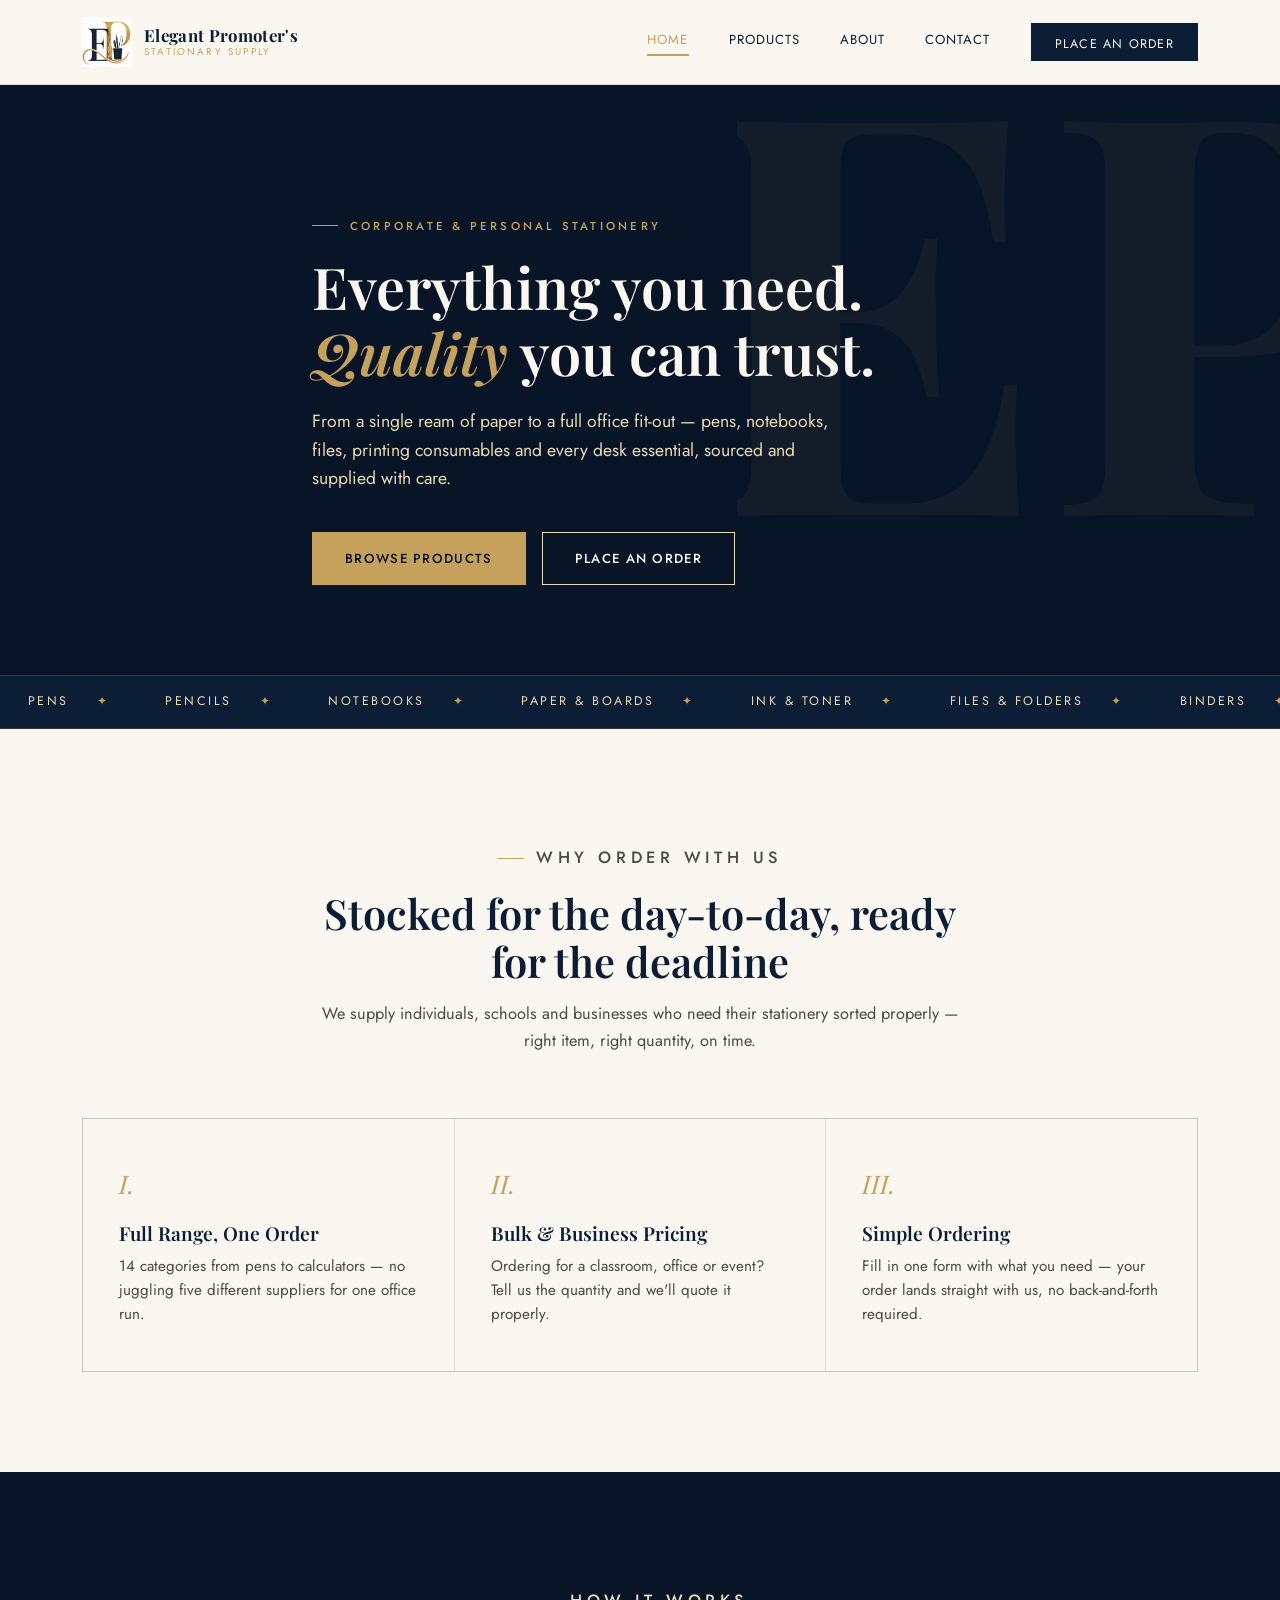
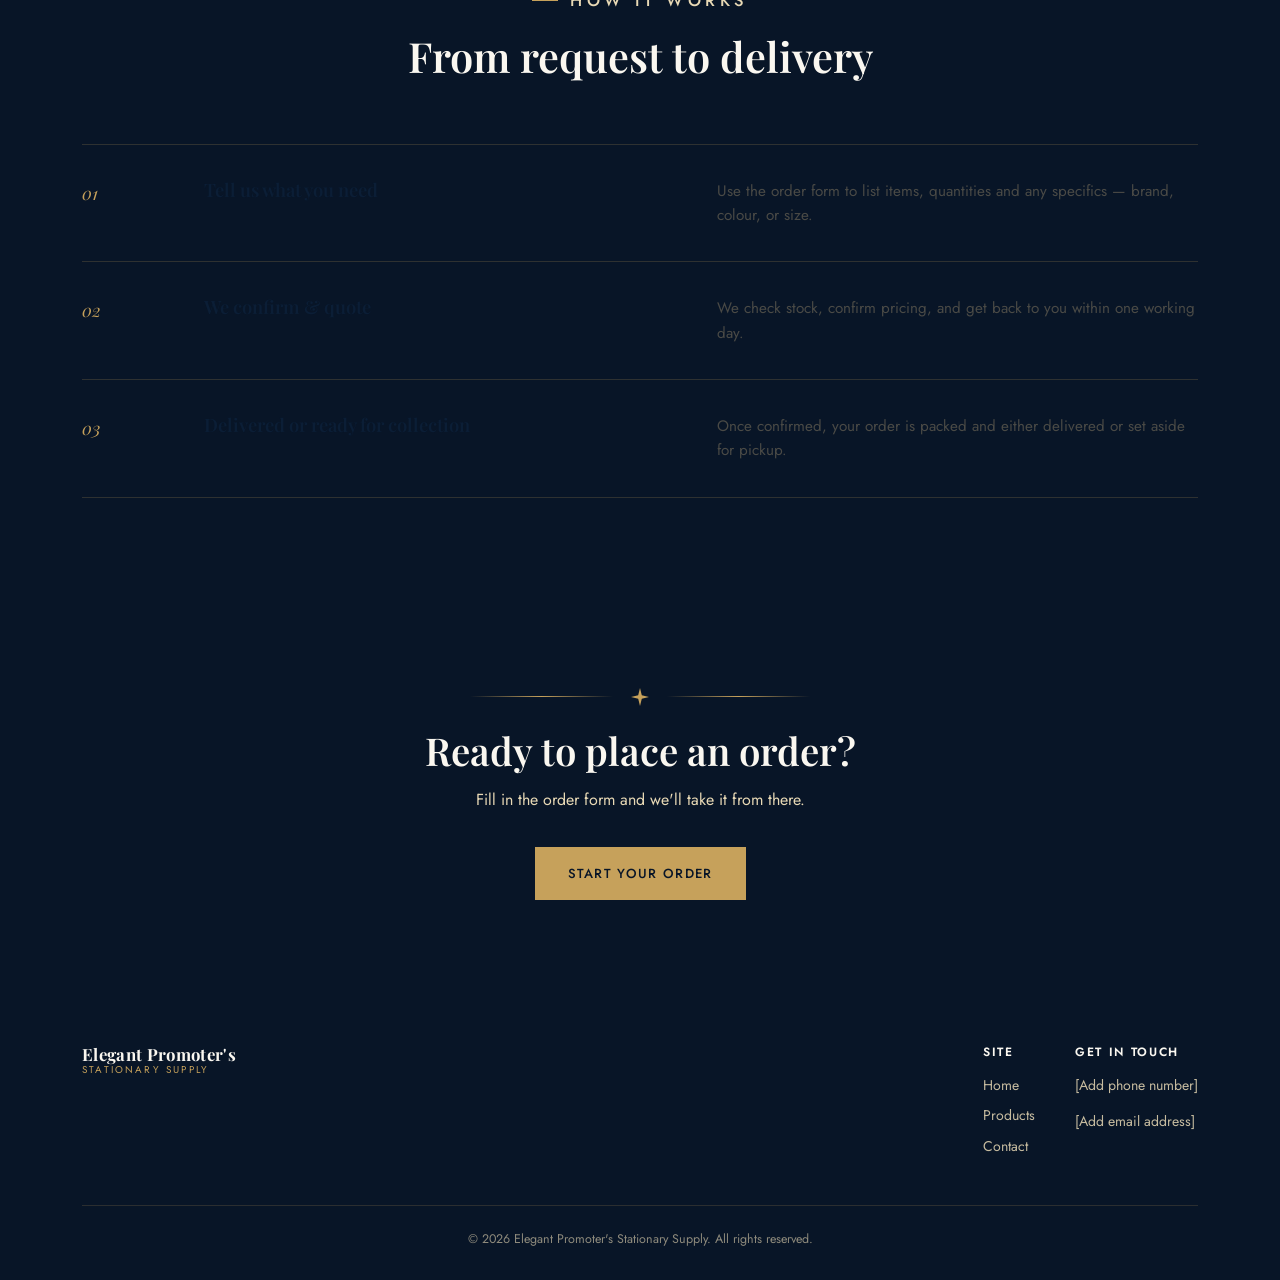
==== index.html @ 5bbe50d1 "Version1 of Site 2 of Elegant-promoter" ====
<!DOCTYPE html>
<html lang="en">
<head>
<meta charset="UTF-8">
<meta name="viewport" content="width=device-width, initial-scale=1.0">
<link rel="icon" href="./assets/logo.jpeg">
<title>Elegant Promoter's Stationary Supply</title>
<meta name="description" content="Everything you need. Quality you can trust. Pens, notebooks, paper, office supplies and more — order online, delivered to your door.">
<link rel="preconnect" href="https://fonts.googleapis.com">
<link href="https://fonts.googleapis.com/css2?family=Playfair+Display:ital,wght@0,600;0,700;1,600&family=Jost:wght@400;500;600&display=swap" rel="stylesheet">
<link rel="stylesheet" href="./css/style.css">
</head>
<body>

<nav class="site-nav">
  <div class="wrap">
    <a href="index.html" class="brand">
      <img src="./assets/logo.jpeg" alt="brand logo" height="50px" width="50px">
      <span class="brand-text">
        <span class="line1">Elegant Promoter's</span>
        <span class="line2">Stationary Supply</span>
      </span>
    </a>
    
    <div class="nav-links">
      <a href="index.html" class="active">Home</a>
      <a href="products.html">Products</a>
      <a href="about.html">About</a>
      <a href="contact.html">Contact</a>
      <a href="contact.html#order" class="nav-cta">Place an Order</a>
    </div>
    <button class="nav-toggle" aria-label="Menu" onclick="document.querySelector('.nav-links').classList.toggle('mobile-open')">
      <span></span><span></span><span></span>
    </button>
  </div>
</nav>

<header class="hero">
  <svg class="hero-monogram" viewBox="0 0 100 100" fill="none" xmlns="http://www.w3.org/2000/svg">
    <text x="50" y="72" font-family="Playfair Display, serif" font-size="90" font-weight="700" fill="var(--gold)" text-anchor="middle">EP</text>
  </svg>
  <div class="wrap">
    <p class="eyebrow">Corporate &amp; Personal Stationery</p>
    <h1>Everything you need.<br><em>Quality</em> you can trust.</h1>
    <p class="lead">From a single ream of paper to a full office fit-out — pens, notebooks, files, printing consumables and every desk essential, sourced and supplied with care.</p>
    <div class="hero-actions">
      <a href="products.html" class="btn btn-gold">Browse Products</a>
      <a href="contact.html#order" class="btn btn-outline">Place an Order</a>
    </div>
  </div>
</header>

<div class="ticker" aria-hidden="true">
  <div class="ticker-track">
    <span>Pens</span><span>Pencils</span><span>Notebooks</span><span>Paper &amp; Boards</span><span>Ink &amp; Toner</span><span>Files &amp; Folders</span><span>Binders</span><span>Staplers &amp; Punches</span><span>Scissors &amp; Cutters</span><span>Adhesives &amp; Glues</span><span>Highlighters &amp; Markers</span><span>Tapes &amp; Dispensers</span><span>Calculators</span><span>Office Accessories</span>
    <span>Pens</span><span>Pencils</span><span>Notebooks</span><span>Paper &amp; Boards</span><span>Ink &amp; Toner</span><span>Files &amp; Folders</span><span>Binders</span><span>Staplers &amp; Punches</span><span>Scissors &amp; Cutters</span><span>Adhesives &amp; Glues</span><span>Highlighters &amp; Markers</span><span>Tapes &amp; Dispensers</span><span>Calculators</span><span>Office Accessories</span>
  </div>
</div>

<section class="section-cream">
  <div class="wrap">
    <div class="section-head">
      <p class="eyebrow" style="justify-content:center">Why order with us</p>
      <h2>Stocked for the day-to-day, ready for the deadline</h2>
      <p>We supply individuals, schools and businesses who need their stationery sorted properly — right item, right quantity, on time.</p>
    </div>
    <div class="value-grid">
      <div class="value-card">
        <span class="num">I.</span>
        <h3>Full Range, One Order</h3>
        <p>14 categories from pens to calculators — no juggling five different suppliers for one office run.</p>
      </div>
      <div class="value-card">
        <span class="num">II.</span>
        <h3>Bulk &amp; Business Pricing</h3>
        <p>Ordering for a classroom, office or event? Tell us the quantity and we'll quote it properly.</p>
      </div>
      <div class="value-card">
        <span class="num">III.</span>
        <h3>Simple Ordering</h3>
        <p>Fill in one form with what you need — your order lands straight with us, no back-and-forth required.</p>
      </div>
    </div>
  </div>
</section>

<section class="section-navy">
  <div class="wrap">
    <div class="section-head">
      <p class="eyebrow" style="justify-content:center">How it works</p>
      <h2>From request to delivery</h2>
    </div>
    <div class="services-list" style="border-color:rgba(198,161,91,0.2)">
      <div class="service-row" style="border-color:rgba(198,161,91,0.2)">
        <span class="tag">01</span>
        <h3>Tell us what you need</h3>
        <p>Use the order form to list items, quantities and any specifics — brand, colour, or size.</p>
      </div>
      <div class="service-row" style="border-color:rgba(198,161,91,0.2)">
        <span class="tag">02</span>
        <h3>We confirm &amp; quote</h3>
        <p>We check stock, confirm pricing, and get back to you within one working day.</p>
      </div>
      <div class="service-row" style="border-color:rgba(198,161,91,0.2)">
        <span class="tag">03</span>
        <h3>Delivered or ready for collection</h3>
        <p>Once confirmed, your order is packed and either delivered or set aside for pickup.</p>
      </div>
    </div>
  </div>
</section>

<section class="cta-band">
  <div class="wrap">
    <div class="flourish" style="margin-bottom:22px">
      <svg width="18" height="18" viewBox="0 0 24 24" fill="currentColor"><path d="M12 0l2.4 9.6L24 12l-9.6 2.4L12 24l-2.4-9.6L0 12l9.6-2.4z"/></svg>
    </div>
    <h2>Ready to place an order?</h2>
    <p>Fill in the order form and we'll take it from there.</p>
    <a href="contact.html#order" class="btn btn-gold">Start Your Order</a>
  </div>
</section>

<footer>
  <div class="wrap">
    <div class="footer-top">
      <div class="footer-brand">
        <span class="brand-text">
          <span class="line1">Elegant Promoter's</span>
          <span class="line2">Stationary Supply</span>
        </span>
      </div>
      <div class="footer-links">
        <div class="footer-col">
          <h4>Site</h4>
          <a href="index.html">Home</a>
          <a href="products.html">Products</a>
          <a href="contact.html">Contact</a>
        </div>
        <div class="footer-col">
          <h4>Get in touch</h4>
          <p>[Add phone number]</p>
          <p>[Add email address]</p>
        </div>
      </div>
    </div>
    <div class="footer-bottom">&copy; <span id="year"></span> Elegant Promoter's Stationary Supply. All rights reserved.</div>
  </div>
</footer>

<script>document.getElementById('year').textContent = new Date().getFullYear();</script>
</body>
</html>
---- css/style.css ----
/* ============================================================
   Elegant Promoter's Stationary Supply — Site Stylesheet
   Palette: Navy #0B1E36 / Deep Navy #081527 / Gold #C6A15B
            Gold Light #E8D9B5 / Cream #FAF7F0 / Ink #1A1A1A
   Type: Playfair Display (display) · Jost (body/labels)
   ============================================================ */

:root {
  --navy: #0b1e36;
  --navy-deep: #081527;
  --navy-soft: #16304f;
  --gold: #c6a15b;
  --gold-bright: #d9b876;
  --gold-light: #e8d9b5;
  --cream: #faf7f0;
  --cream-dim: #f1ecdf;
  --ink: #1a1a1a;
  --ink-soft: #4a4a46;
  --white: #ffffff;
  --line: rgba(11, 30, 54, 0.12);
  --line-gold: rgba(198, 161, 91, 0.4);

  --display: 'Playfair Display', 'Georgia', serif;
  --body: 'Jost', 'Segoe UI', sans-serif;

  --radius: 2px;
  --max: 1180px;
  --ease: cubic-bezier(0.22, 1, 0.36, 1);
}

* { box-sizing: border-box; }

html { scroll-behavior: smooth; }

body {
  margin: 0;
  background: var(--cream);
  color: var(--ink);
  font-family: var(--body);
  font-size: 16px;
  line-height: 1.6;
  -webkit-font-smoothing: antialiased;
}

img { max-width: 100%; display: block; }

a { color: inherit; text-decoration: none; }

.wrap {
  max-width: var(--max);
  margin: 0 auto;
  padding: 0 32px;
}

h1, h2, h3, h4 {
  font-family: var(--display);
  font-weight: 600;
  color: var(--navy);
  margin: 0 0 0.4em;
  line-height: 1.15;
}

.eyebrow {
  font-family: var(--body);
  font-size: 0.72rem;
  font-weight: 500;
  letter-spacing: 0.28em;
  text-transform: uppercase;
  color: var(--gold);
  display: inline-flex;
  align-items: center;
  gap: 12px;
  margin-bottom: 18px;
}
.eyebrow::before {
  content: '';
  width: 26px;
  height: 1px;
  background: var(--gold);
}

/* Gold flourish divider — the signature motif, echoing the mark under
   the logo wordmark. Used sparingly, once per section transition. */
.flourish {
  display: flex;
  align-items: center;
  justify-content: center;
  gap: 18px;
  margin: 0 auto;
  width: 100%;
  max-width: 340px;
}
.flourish::before,
.flourish::after {
  content: '';
  flex: 1;
  height: 1px;
  background: linear-gradient(90deg, transparent, var(--gold) 50%, transparent);
}
.flourish svg { flex-shrink: 0; color: var(--gold); }

/* ---------- Navigation ---------- */
.site-nav {
  position: sticky;
  top: 0;
  z-index: 50;
  background: rgba(250, 247, 240, 0.92);
  backdrop-filter: blur(10px);
  border-bottom: 1px solid var(--line);
}
.site-nav .wrap {
  display: flex;
  align-items: center;
  justify-content: space-between;
  height: 84px;
}
.brand {
  display: flex;
  align-items: center;
  gap: 12px;
}
.brand-mark {
  width: 42px;
  height: 42px;
  flex-shrink: 0;
}
.brand-text {
  font-family: var(--display);
  line-height: 1.05;
}
.brand-text .line1 {
  display: block;
  font-size: 1.05rem;
  font-weight: 700;
  color: var(--navy);
  letter-spacing: 0.02em;
}
.brand-text .line2 {
  display: block;
  font-family: var(--body);
  font-size: 0.62rem;
  letter-spacing: 0.22em;
  text-transform: uppercase;
  color: var(--gold);
  margin-top: 2px;
}
.nav-links {
  display: flex;
  align-items: center;
  gap: 40px;
}
.nav-links a {
  font-size: 0.82rem;
  letter-spacing: 0.08em;
  text-transform: uppercase;
  color: var(--navy);
  position: relative;
  padding-bottom: 6px;
}
.nav-links a::after {
  content: '';
  position: absolute;
  left: 0; right: 0; bottom: 0;
  height: 2px;
  background: var(--gold);
  transform: scaleX(0);
  transform-origin: left;
  transition: transform 0.3s var(--ease);
}
.nav-links a:hover::after,
.nav-links a.active::after { transform: scaleX(1); }
.nav-links a.active { color: var(--gold); }
.nav-cta {
  background: var(--navy);
  color: var(--cream) !important;
  padding: 12px 24px;
  font-size: 0.78rem !important;
  letter-spacing: 0.1em !important;
}
.nav-cta::after { display: none; }
.nav-cta:hover { background: var(--gold); color: var(--navy) !important; }

.nav-toggle {
  display: none;
  background: none;
  border: none;
  cursor: pointer;
  padding: 8px;
}
.nav-toggle span {
  display: block;
  width: 24px;
  height: 2px;
  background: var(--navy);
  margin: 5px 0;
}

/* ---------- Buttons ---------- */
.btn {
  display: inline-flex;
  align-items: center;
  gap: 10px;
  padding: 15px 32px;
  font-family: var(--body);
  font-size: 0.82rem;
  letter-spacing: 0.1em;
  text-transform: uppercase;
  font-weight: 500;
  border: 1px solid transparent;
  cursor: pointer;
  transition: all 0.25s var(--ease);
}
.btn-gold {
  background: var(--gold);
  color: var(--navy-deep);
}
.btn-gold:hover { background: var(--gold-bright); transform: translateY(-1px); }
.btn-outline {
  border-color: var(--gold-light);
  color: var(--cream);
}
.btn-outline:hover { border-color: var(--gold); background: rgba(198,161,91,0.1); }
.btn-navy {
  background: var(--navy);
  color: var(--cream);
}
.btn-navy:hover { background: var(--navy-soft); }
.btn-full { width: 100%; justify-content: center; }
.btn:disabled { opacity: 0.6; cursor: not-allowed; }

/* ---------- Hero ---------- */
.hero {
  position: relative;
  background: var(--navy-deep);
  color: var(--cream);
  overflow: hidden;
  padding: 120px 0 90px;
}
.hero-monogram {
  position: absolute;
  top: 50%;
  right: -6%;
  transform: translateY(-50%);
  width: 620px;
  height: 620px;
  opacity: 0.06;
  pointer-events: none;
}
.hero .wrap {
  position: relative;
  z-index: 1;
  max-width: 720px;
}
.hero h1 {
  color: var(--cream);
  font-size: clamp(2.4rem, 5vw, 3.6rem);
  margin-bottom: 22px;
}
.hero h1 em {
  font-style: italic;
  color: var(--gold);
}
.hero p.lead {
  font-size: 1.1rem;
  color: var(--gold-light);
  max-width: 520px;
  margin-bottom: 40px;
}
.hero-actions {
  display: flex;
  gap: 16px;
  flex-wrap: wrap;
}

/* ---------- Category ticker ---------- */
.ticker {
  background: var(--navy);
  border-top: 1px solid rgba(198,161,91,0.2);
  border-bottom: 1px solid rgba(198,161,91,0.2);
  overflow: hidden;
  padding: 16px 0;
}
.ticker-track {
  display: flex;
  width: max-content;
  animation: scroll 32s linear infinite;
}
.ticker-track span {
  color: var(--gold-light);
  font-size: 0.78rem;
  letter-spacing: 0.2em;
  text-transform: uppercase;
  padding: 0 28px;
  white-space: nowrap;
}
.ticker-track span::after { content: '\2726'; color: var(--gold); margin-left: 28px; }
@keyframes scroll {
  from { transform: translateX(0); }
  to { transform: translateX(-50%); }
}
@media (prefers-reduced-motion: reduce) {
  .ticker-track { animation: none; overflow-x: auto; }
}

/* ---------- Sections ---------- */
section { padding: 100px 0; }
.section-cream { background: var(--cream); }
.section-navy { background: var(--navy-deep); color: var(--cream); }
.section-navy h2 { color: var(--cream); }
.section-head {
  text-align: center;
  max-width: 640px;
  margin: 0 auto 64px;
}
.section-head p { color: var(--ink-soft); font-size: 1.02rem; }
.section-navy .section-head p { color: var(--gold-light); }
.section-head h2 { font-size: clamp(1.9rem, 3.4vw, 2.6rem); }

/* ---------- Value grid (landing) ---------- */
.value-grid {
  display: grid;
  grid-template-columns: repeat(3, 1fr);
  gap: 1px;
  background: var(--line);
  border: 1px solid var(--line);
}
.value-card {
  background: var(--cream);
  padding: 44px 36px;
}
.value-card .num {
  font-family: var(--display);
  font-style: italic;
  color: var(--gold);
  font-size: 1.6rem;
  margin-bottom: 18px;
  display: block;
}
.value-card h3 { font-size: 1.2rem; margin-bottom: 10px; }
.value-card p { color: var(--ink-soft); font-size: 0.95rem; margin: 0; }

/* ---------- Category grid (products page) ---------- */
.cat-grid {
  display: grid;
  grid-template-columns: repeat(4, 1fr);
  gap: 22px;
}
.cat-card {
  background: var(--white);
  border: 1px solid var(--line);
  padding: 34px 26px;
  transition: border-color 0.25s var(--ease), transform 0.25s var(--ease);
}
.cat-card:hover {
  border-color: var(--gold);
  transform: translateY(-4px);
}
.cat-icon {
  width: 46px;
  height: 46px;
  color: var(--navy);
  margin-bottom: 20px;
}
.cat-card:hover .cat-icon { color: var(--gold); }
.cat-card h3 {
  font-size: 1.02rem;
  font-family: var(--body);
  font-weight: 600;
  text-transform: uppercase;
  letter-spacing: 0.04em;
  margin-bottom: 8px;
}
.cat-card p {
  color: var(--ink-soft);
  font-size: 0.88rem;
  margin: 0;
}

/* ---------- Services list ---------- */
.services-list {
  border-top: 1px solid var(--line);
}
.service-row {
  display: grid;
  grid-template-columns: 90px 1fr 1fr;
  gap: 32px;
  align-items: start;
  padding: 34px 0;
  border-bottom: 1px solid var(--line);
}
.service-row .tag {
  font-family: var(--display);
  font-style: italic;
  color: var(--gold);
  font-size: 1.1rem;
}
.service-row h3 { font-size: 1.15rem; margin-bottom: 8px; }
.service-row p { color: var(--ink-soft); margin: 0; font-size: 0.95rem; }

/* ---------- CTA band ---------- */
.cta-band {
  background: var(--navy-deep);
  color: var(--cream);
  text-align: center;
  padding: 90px 0;
  position: relative;
}
.cta-band h2 { color: var(--cream); font-size: clamp(1.8rem, 3.2vw, 2.4rem); }
.cta-band p { color: var(--gold-light); max-width: 480px; margin: 0 auto 34px; }

/* ---------- Contact page ---------- */
.contact-layout {
  display: grid;
  grid-template-columns: 1.1fr 0.9fr;
  gap: 64px;
  align-items: start;
}
.info-card {
  background: var(--navy-deep);
  color: var(--cream);
  padding: 46px 38px;
}
.info-card h3 { color: var(--cream); font-size: 1.3rem; }
.info-row {
  display: flex;
  gap: 16px;
  padding: 18px 0;
  border-bottom: 1px solid rgba(198,161,91,0.18);
}
.info-row:last-child { border-bottom: none; }
.info-row svg { color: var(--gold); flex-shrink: 0; margin-top: 2px; }
.info-row .label {
  display: block;
  font-size: 0.7rem;
  letter-spacing: 0.14em;
  text-transform: uppercase;
  color: var(--gold-light);
  margin-bottom: 3px;
}
.info-row .val { color: var(--cream); font-size: 0.95rem; }

form { display: grid; gap: 20px; }
.form-row { display: grid; grid-template-columns: 1fr 1fr; gap: 20px; }
.field label {
  display: block;
  font-size: 0.72rem;
  letter-spacing: 0.12em;
  text-transform: uppercase;
  color: var(--navy);
  margin-bottom: 8px;
  font-weight: 500;
}
.field input,
.field select,
.field textarea {
  width: 100%;
  padding: 13px 15px;
  border: 1px solid var(--line);
  background: var(--white);
  font-family: var(--body);
  font-size: 0.95rem;
  color: var(--ink);
  border-radius: var(--radius);
}
.field textarea { resize: vertical; min-height: 110px; }
.field input:focus,
.field select:focus,
.field textarea:focus {
  outline: none;
  border-color: var(--gold);
  box-shadow: 0 0 0 3px rgba(198,161,91,0.15);
}
.field-note { font-size: 0.78rem; color: var(--ink-soft); margin-top: -6px; }

.order-item-row {
  display: grid;
  grid-template-columns: 1fr 90px auto;
  gap: 12px;
  align-items: end;
}
#order-items { display: grid; gap: 12px; margin-bottom: 4px; }
.add-item-btn {
  background: none;
  border: 1px dashed var(--line-gold);
  color: var(--navy);
  padding: 10px;
  font-size: 0.78rem;
  letter-spacing: 0.06em;
  text-transform: uppercase;
  cursor: pointer;
  text-align: center;
}
.add-item-btn:hover { background: var(--gold-light); }
.remove-item-btn {
  background: none;
  border: none;
  color: var(--ink-soft);
  cursor: pointer;
  font-size: 1.1rem;
  line-height: 1;
  padding: 12px 4px;
}
.remove-item-btn:hover { color: #a33; }

.form-status {
  padding: 16px 18px;
  font-size: 0.9rem;
  border-radius: var(--radius);
  display: none;
}
.form-status.show { display: block; }
.form-status.ok { background: #e6f2e8; color: #245c33; border: 1px solid #b6dcbe; }
.form-status.err { background: #fbe9e7; color: #8a2f22; border: 1px solid #f0c4bc; }

/* ---------- Footer ---------- */
footer {
  background: var(--navy-deep);
  color: var(--gold-light);
  padding: 56px 0 30px;
}
.footer-top {
  display: flex;
  justify-content: space-between;
  align-items: flex-start;
  padding-bottom: 40px;
  border-bottom: 1px solid rgba(198,161,91,0.18);
  flex-wrap: wrap;
  gap: 30px;
}
.footer-brand .brand-text .line1 { color: var(--cream); }
.footer-links { display: flex; gap: 40px; }
.footer-col h4 {
  color: var(--cream);
  font-family: var(--body);
  font-size: 0.75rem;
  letter-spacing: 0.14em;
  text-transform: uppercase;
  margin-bottom: 14px;
}
.footer-col a, .footer-col p {
  display: block;
  color: var(--gold-light);
  font-size: 0.88rem;
  margin-bottom: 8px;
  opacity: 0.85;
}
.footer-col a:hover { opacity: 1; color: var(--gold); }
.footer-bottom {
  padding-top: 24px;
  font-size: 0.78rem;
  opacity: 0.6;
  text-align: center;
}

/* ---------- Responsive ---------- */
@media (max-width: 900px) {
  .nav-links { display: none; }
  .nav-toggle { display: block; }
  .value-grid { grid-template-columns: 1fr; }
  .cat-grid { grid-template-columns: repeat(2, 1fr); }
  .contact-layout { grid-template-columns: 1fr; }
  .service-row { grid-template-columns: 1fr; gap: 8px; }
  .form-row { grid-template-columns: 1fr; }
  .footer-top { flex-direction: column; }
}
@media (max-width: 560px) {
  .wrap { padding: 0 20px; }
  .cat-grid { grid-template-columns: 1fr; }
  section { padding: 70px 0; }
  .hero { padding: 90px 0 60px; }
  .order-item-row { grid-template-columns: 1fr; }
}
/* Add this to your existing CSS, around line 200 or wherever your responsive styles are */

@media (max-width: 900px) {
  .nav-links {
    display: none;
    position: absolute;
    top: 84px;
    left: 0;
    right: 0;
    background: rgba(250, 247, 240, 0.98);
    backdrop-filter: blur(10px);
    flex-direction: column;
    padding: 20px 32px;
    gap: 16px;
    border-bottom: 1px solid var(--line);
    box-shadow: 0 8px 24px rgba(0,0,0,0.08);
  }
  
  .nav-links.mobile-open {
    display: flex;
  }
  
  .nav-toggle {
    display: block;
  }
  
  .nav-cta {
    text-align: center;
    padding: 12px 24px;
    width: 100%;
  }
}
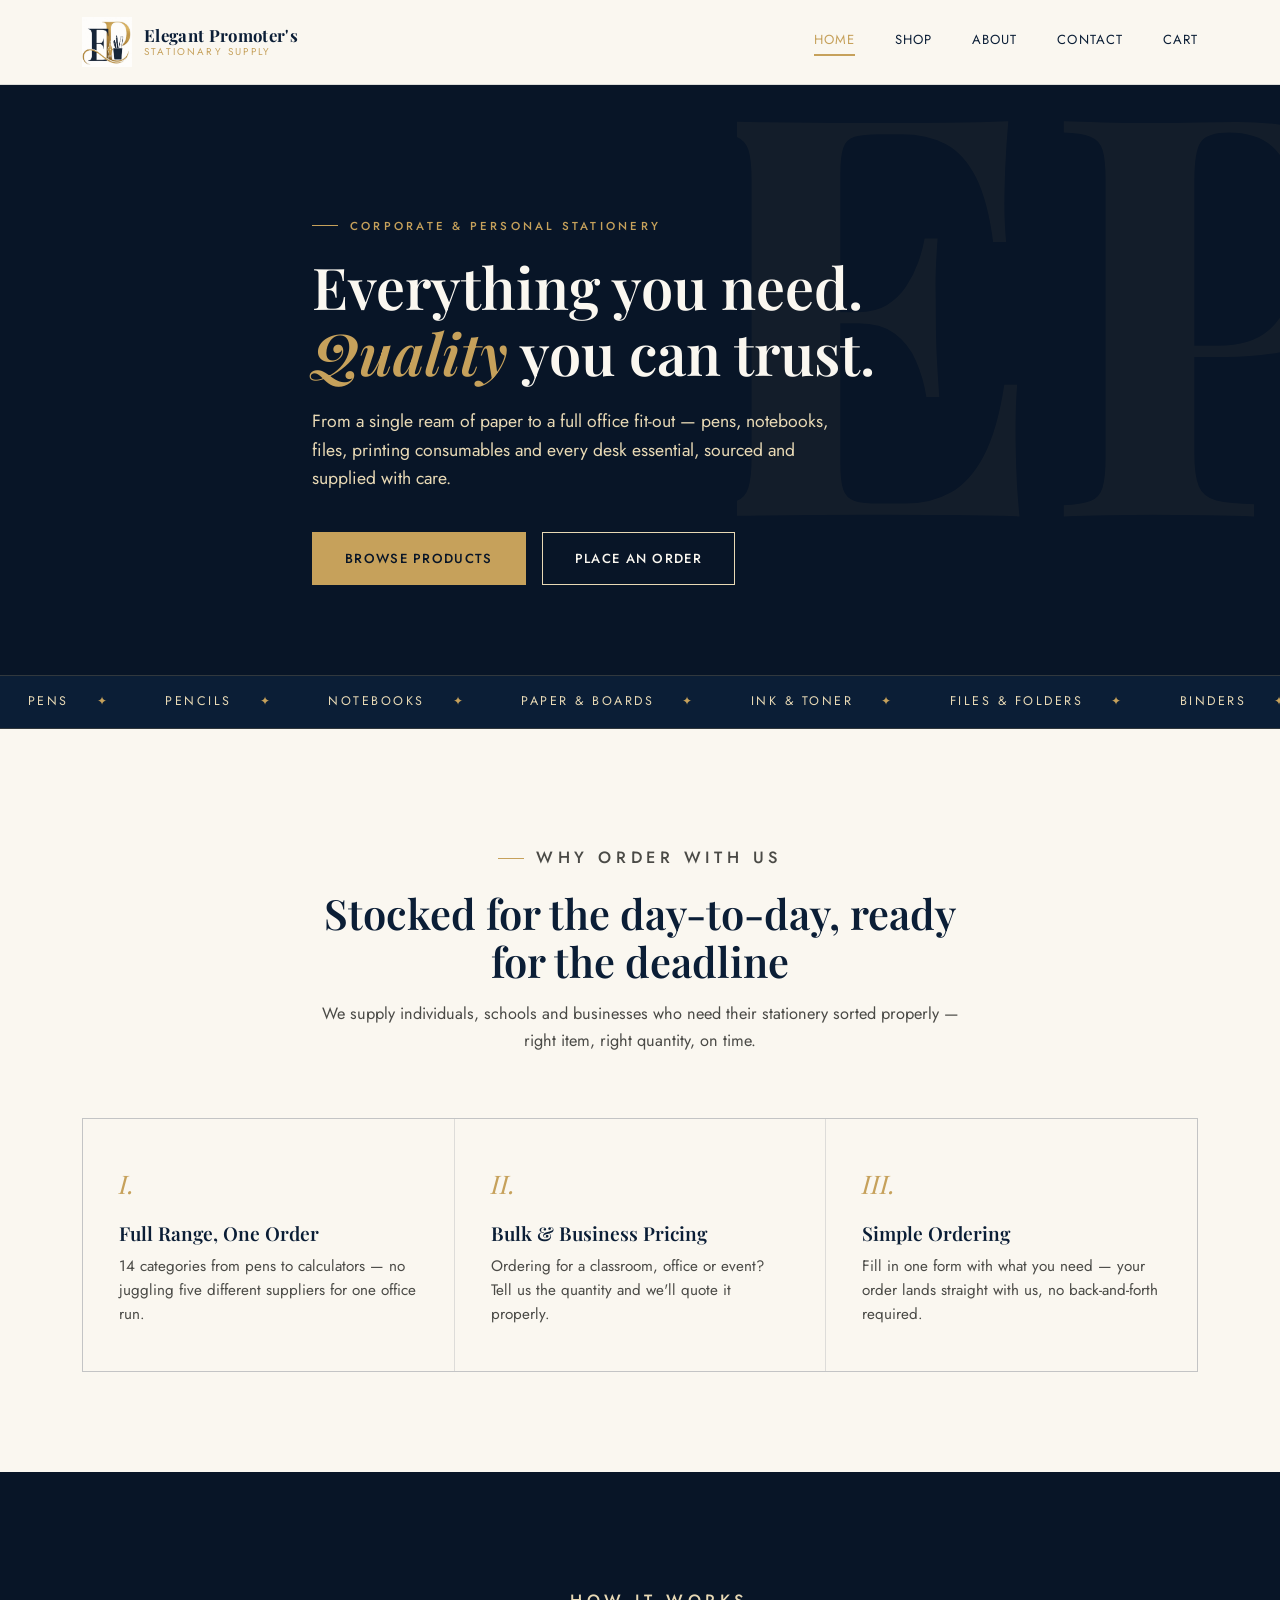
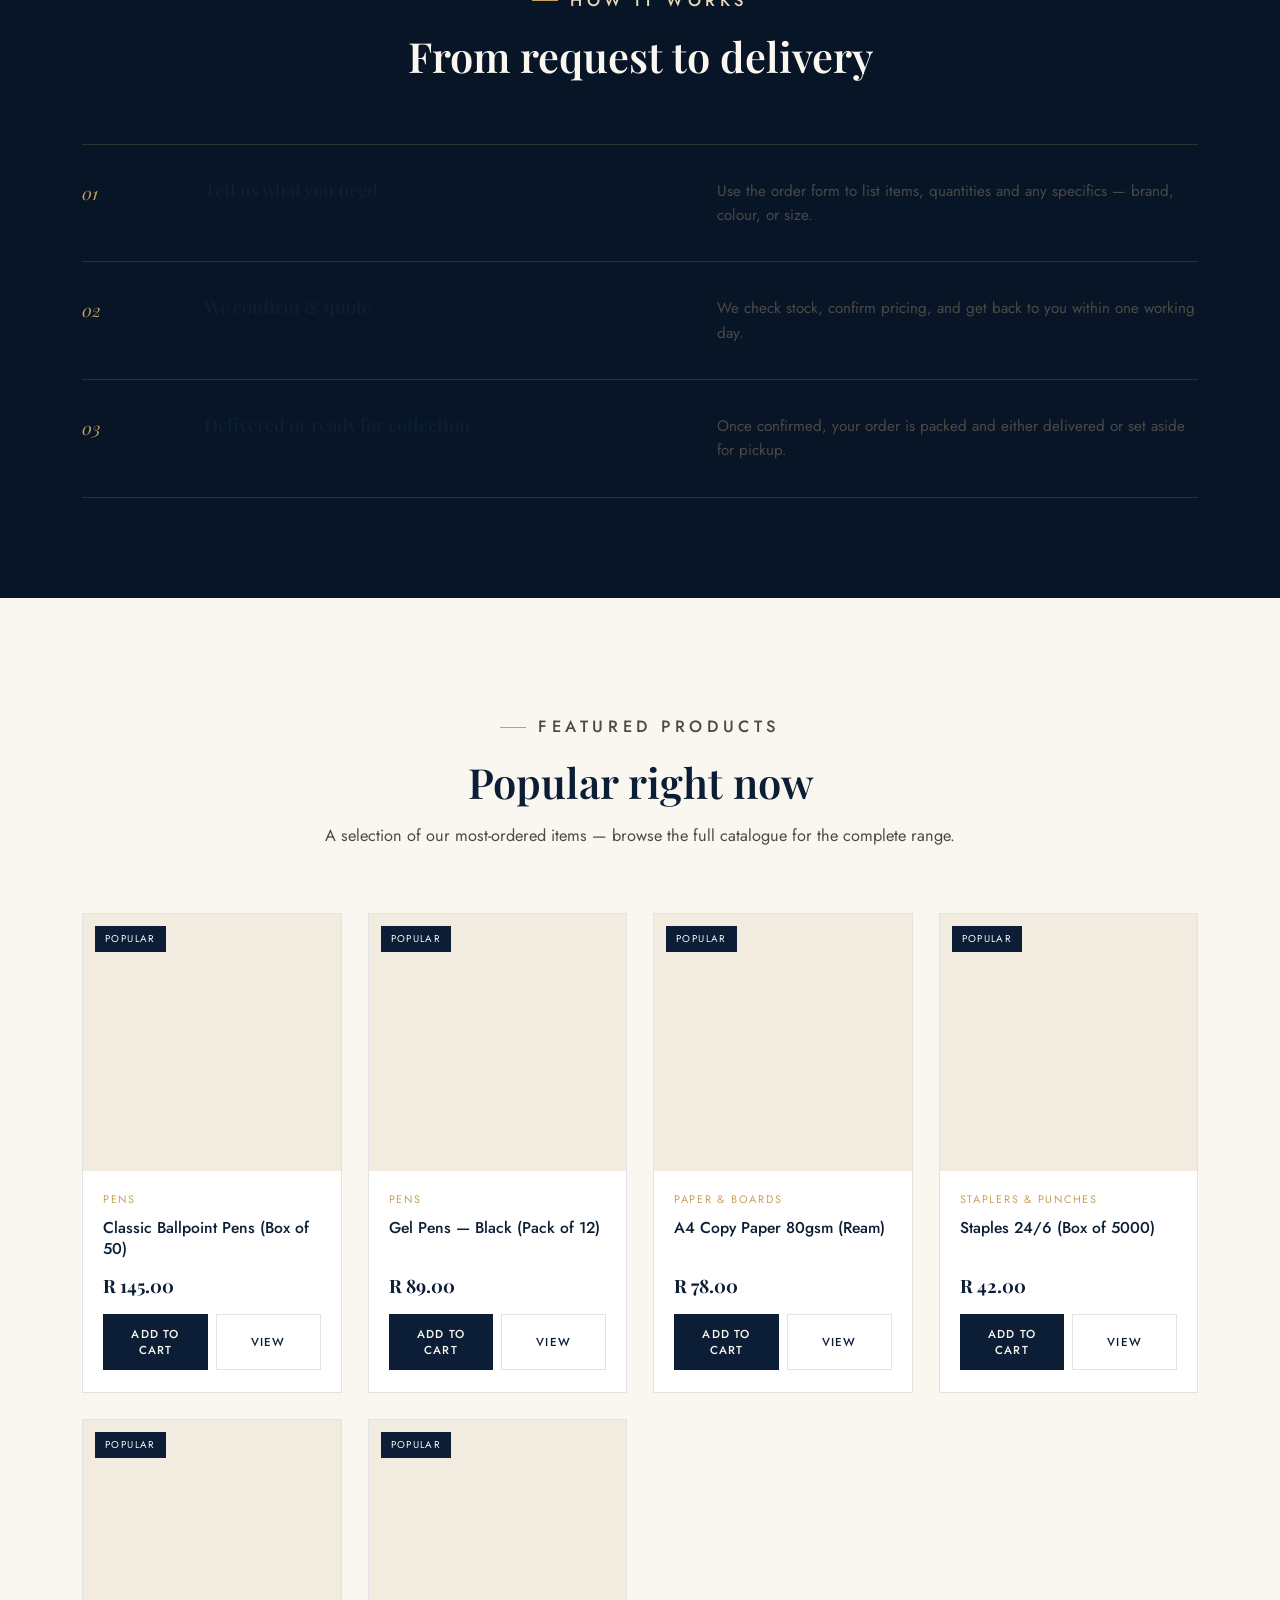
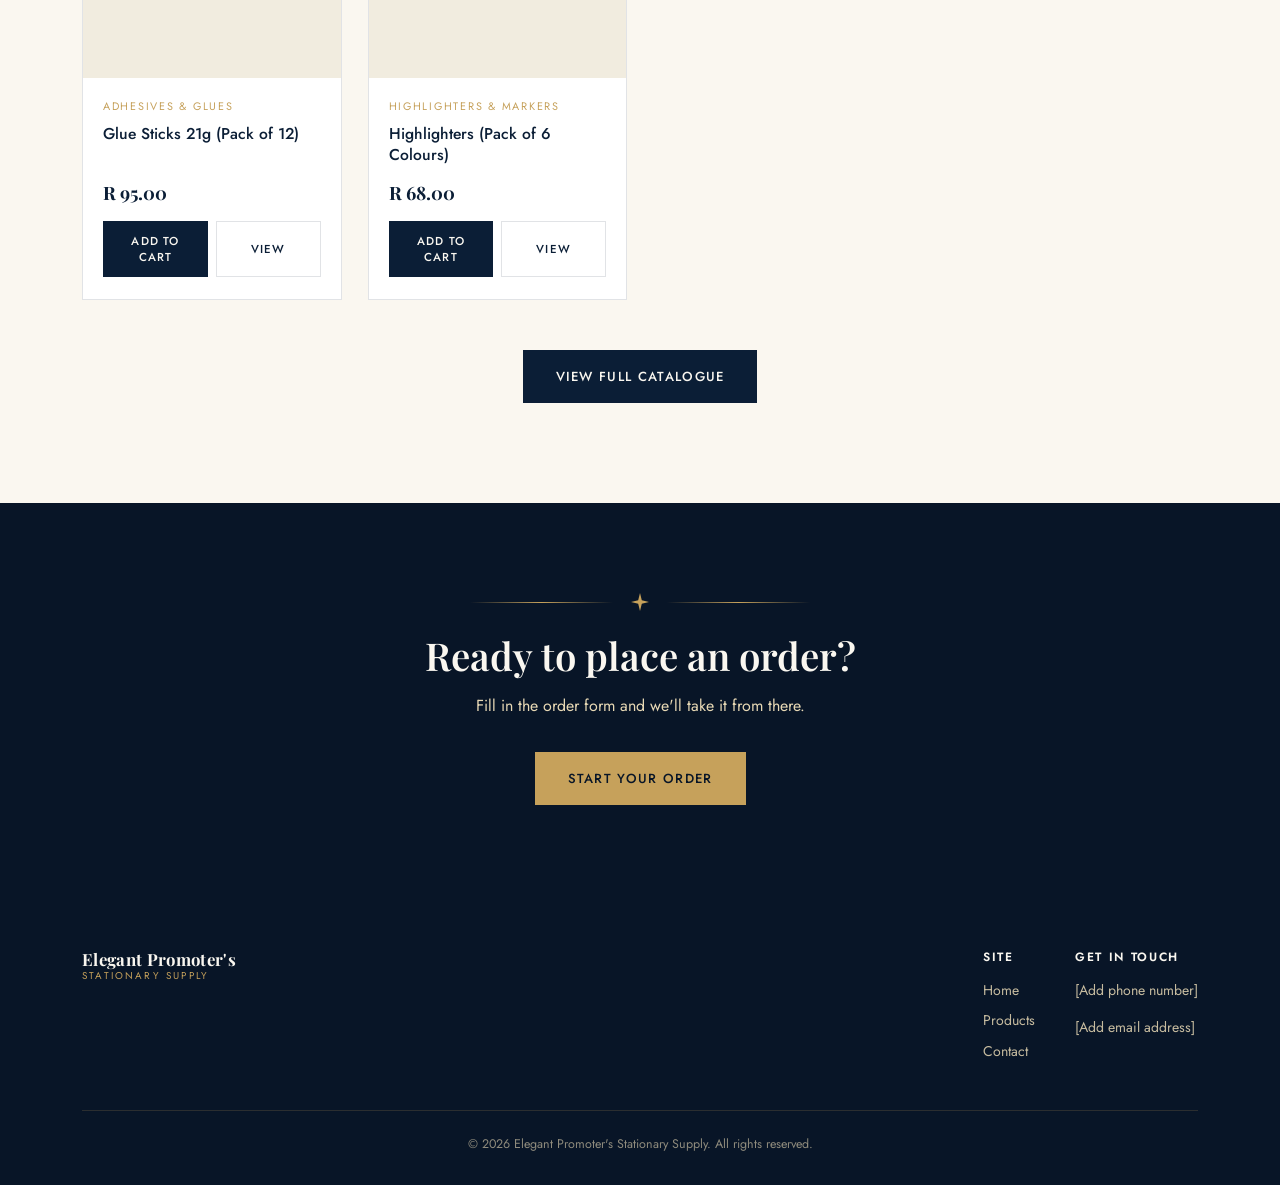
==== commit b203aefb: "New files" ====
--- a/index.html
+++ b/index.html
@@ -1,153 +1,203 @@
-<!DOCTYPE html>
-<html lang="en">
-<head>
-<meta charset="UTF-8">
-<meta name="viewport" content="width=device-width, initial-scale=1.0">
-<link rel="icon" href="./assets/logo.jpeg">
-<title>Elegant Promoter's Stationary Supply</title>
-<meta name="description" content="Everything you need. Quality you can trust. Pens, notebooks, paper, office supplies and more — order online, delivered to your door.">
-<link rel="preconnect" href="https://fonts.googleapis.com">
-<link href="https://fonts.googleapis.com/css2?family=Playfair+Display:ital,wght@0,600;0,700;1,600&family=Jost:wght@400;500;600&display=swap" rel="stylesheet">
-<link rel="stylesheet" href="./css/style.css">
-</head>
-<body>
-
-<nav class="site-nav">
-  <div class="wrap">
-    <a href="index.html" class="brand">
-      <img src="./assets/logo.jpeg" alt="brand logo" height="50px" width="50px">
-      <span class="brand-text">
-        <span class="line1">Elegant Promoter's</span>
-        <span class="line2">Stationary Supply</span>
-      </span>
-    </a>
-    
-    <div class="nav-links">
-      <a href="index.html" class="active">Home</a>
-      <a href="products.html">Products</a>
-      <a href="about.html">About</a>
-      <a href="contact.html">Contact</a>
-      <a href="contact.html#order" class="nav-cta">Place an Order</a>
-    </div>
-    <button class="nav-toggle" aria-label="Menu" onclick="document.querySelector('.nav-links').classList.toggle('mobile-open')">
-      <span></span><span></span><span></span>
-    </button>
-  </div>
-</nav>
-
-<header class="hero">
-  <svg class="hero-monogram" viewBox="0 0 100 100" fill="none" xmlns="http://www.w3.org/2000/svg">
-    <text x="50" y="72" font-family="Playfair Display, serif" font-size="90" font-weight="700" fill="var(--gold)" text-anchor="middle">EP</text>
-  </svg>
-  <div class="wrap">
-    <p class="eyebrow">Corporate &amp; Personal Stationery</p>
-    <h1>Everything you need.<br><em>Quality</em> you can trust.</h1>
-    <p class="lead">From a single ream of paper to a full office fit-out — pens, notebooks, files, printing consumables and every desk essential, sourced and supplied with care.</p>
-    <div class="hero-actions">
-      <a href="products.html" class="btn btn-gold">Browse Products</a>
-      <a href="contact.html#order" class="btn btn-outline">Place an Order</a>
-    </div>
-  </div>
-</header>
-
-<div class="ticker" aria-hidden="true">
-  <div class="ticker-track">
-    <span>Pens</span><span>Pencils</span><span>Notebooks</span><span>Paper &amp; Boards</span><span>Ink &amp; Toner</span><span>Files &amp; Folders</span><span>Binders</span><span>Staplers &amp; Punches</span><span>Scissors &amp; Cutters</span><span>Adhesives &amp; Glues</span><span>Highlighters &amp; Markers</span><span>Tapes &amp; Dispensers</span><span>Calculators</span><span>Office Accessories</span>
-    <span>Pens</span><span>Pencils</span><span>Notebooks</span><span>Paper &amp; Boards</span><span>Ink &amp; Toner</span><span>Files &amp; Folders</span><span>Binders</span><span>Staplers &amp; Punches</span><span>Scissors &amp; Cutters</span><span>Adhesives &amp; Glues</span><span>Highlighters &amp; Markers</span><span>Tapes &amp; Dispensers</span><span>Calculators</span><span>Office Accessories</span>
-  </div>
-</div>
-
-<section class="section-cream">
-  <div class="wrap">
-    <div class="section-head">
-      <p class="eyebrow" style="justify-content:center">Why order with us</p>
-      <h2>Stocked for the day-to-day, ready for the deadline</h2>
-      <p>We supply individuals, schools and businesses who need their stationery sorted properly — right item, right quantity, on time.</p>
-    </div>
-    <div class="value-grid">
-      <div class="value-card">
-        <span class="num">I.</span>
-        <h3>Full Range, One Order</h3>
-        <p>14 categories from pens to calculators — no juggling five different suppliers for one office run.</p>
-      </div>
-      <div class="value-card">
-        <span class="num">II.</span>
-        <h3>Bulk &amp; Business Pricing</h3>
-        <p>Ordering for a classroom, office or event? Tell us the quantity and we'll quote it properly.</p>
-      </div>
-      <div class="value-card">
-        <span class="num">III.</span>
-        <h3>Simple Ordering</h3>
-        <p>Fill in one form with what you need — your order lands straight with us, no back-and-forth required.</p>
-      </div>
-    </div>
-  </div>
-</section>
-
-<section class="section-navy">
-  <div class="wrap">
-    <div class="section-head">
-      <p class="eyebrow" style="justify-content:center">How it works</p>
-      <h2>From request to delivery</h2>
-    </div>
-    <div class="services-list" style="border-color:rgba(198,161,91,0.2)">
-      <div class="service-row" style="border-color:rgba(198,161,91,0.2)">
-        <span class="tag">01</span>
-        <h3>Tell us what you need</h3>
-        <p>Use the order form to list items, quantities and any specifics — brand, colour, or size.</p>
-      </div>
-      <div class="service-row" style="border-color:rgba(198,161,91,0.2)">
-        <span class="tag">02</span>
-        <h3>We confirm &amp; quote</h3>
-        <p>We check stock, confirm pricing, and get back to you within one working day.</p>
-      </div>
-      <div class="service-row" style="border-color:rgba(198,161,91,0.2)">
-        <span class="tag">03</span>
-        <h3>Delivered or ready for collection</h3>
-        <p>Once confirmed, your order is packed and either delivered or set aside for pickup.</p>
-      </div>
-    </div>
-  </div>
-</section>
-
-<section class="cta-band">
-  <div class="wrap">
-    <div class="flourish" style="margin-bottom:22px">
-      <svg width="18" height="18" viewBox="0 0 24 24" fill="currentColor"><path d="M12 0l2.4 9.6L24 12l-9.6 2.4L12 24l-2.4-9.6L0 12l9.6-2.4z"/></svg>
-    </div>
-    <h2>Ready to place an order?</h2>
-    <p>Fill in the order form and we'll take it from there.</p>
-    <a href="contact.html#order" class="btn btn-gold">Start Your Order</a>
-  </div>
-</section>
-
-<footer>
-  <div class="wrap">
-    <div class="footer-top">
-      <div class="footer-brand">
-        <span class="brand-text">
-          <span class="line1">Elegant Promoter's</span>
-          <span class="line2">Stationary Supply</span>
-        </span>
-      </div>
-      <div class="footer-links">
-        <div class="footer-col">
-          <h4>Site</h4>
-          <a href="index.html">Home</a>
-          <a href="products.html">Products</a>
-          <a href="contact.html">Contact</a>
-        </div>
-        <div class="footer-col">
-          <h4>Get in touch</h4>
-          <p>[Add phone number]</p>
-          <p>[Add email address]</p>
-        </div>
-      </div>
-    </div>
-    <div class="footer-bottom">&copy; <span id="year"></span> Elegant Promoter's Stationary Supply. All rights reserved.</div>
-  </div>
-</footer>
-
-<script>document.getElementById('year').textContent = new Date().getFullYear();</script>
-</body>
-</html>
+<!DOCTYPE html>
+<html lang="en">
+<head>
+<meta charset="UTF-8">
+<meta name="viewport" content="width=device-width, initial-scale=1.0">
+<link rel="icon" href="./assets/logo.jpeg">
+<title>Elegant Promoter's Stationary Supply</title>
+<meta name="description" content="Everything you need. Quality you can trust. Pens, notebooks, paper, office supplies and more — order online, delivered to your door.">
+<link rel="preconnect" href="https://fonts.googleapis.com">
+<link href="https://fonts.googleapis.com/css2?family=Playfair+Display:ital,wght@0,600;0,700;1,600&family=Jost:wght@400;500;600&display=swap" rel="stylesheet">
+<link rel="stylesheet" href="./css/style.css">
+<link rel="stylesheet" href="./css/shop.css">
+</head>
+<body>
+
+<nav class="site-nav">
+  <div class="wrap">
+    <a href="index.html" class="brand">
+      <img src="./assets/logo.jpeg" alt="brand logo" height="50px" width="50px">
+      <span class="brand-text">
+        <span class="line1">Elegant Promoter's</span>
+        <span class="line2">Stationary Supply</span>
+      </span>
+    </a>
+    
+    <div class="nav-links">
+        <a href="index.html" class="active">Home</a>
+        <a href="products.html">Shop</a>
+        <a href="about.html">About</a>
+        <a href="contact.html">Contact</a>
+        <a href="cart.html" class="cart-link">Cart <span data-cart-count>0</span></a>
+    </div>
+    <button class="nav-toggle" aria-label="Menu" onclick="document.querySelector('.nav-links').classList.toggle('mobile-open')">
+      <span></span><span></span><span></span>
+    </button>
+  </div>
+</nav>
+
+<header class="hero">
+  <svg class="hero-monogram" viewBox="0 0 100 100" fill="none" xmlns="http://www.w3.org/2000/svg">
+    <text x="50" y="72" font-family="Playfair Display, serif" font-size="90" font-weight="700" fill="var(--gold)" text-anchor="middle">EP</text>
+  </svg>
+  <div class="wrap">
+    <p class="eyebrow">Corporate &amp; Personal Stationery</p>
+    <h1>Everything you need.<br><em>Quality</em> you can trust.</h1>
+    <p class="lead">From a single ream of paper to a full office fit-out — pens, notebooks, files, printing consumables and every desk essential, sourced and supplied with care.</p>
+    <div class="hero-actions">
+      <a href="products.html" class="btn btn-gold">Browse Products</a>
+      <a href="contact.html#order" class="btn btn-outline">Place an Order</a>
+    </div>
+  </div>
+</header>
+
+<div class="ticker" aria-hidden="true">
+  <div class="ticker-track">
+    <span>Pens</span><span>Pencils</span><span>Notebooks</span><span>Paper &amp; Boards</span><span>Ink &amp; Toner</span><span>Files &amp; Folders</span><span>Binders</span><span>Staplers &amp; Punches</span><span>Scissors &amp; Cutters</span><span>Adhesives &amp; Glues</span><span>Highlighters &amp; Markers</span><span>Tapes &amp; Dispensers</span><span>Calculators</span><span>Office Accessories</span>
+    <span>Pens</span><span>Pencils</span><span>Notebooks</span><span>Paper &amp; Boards</span><span>Ink &amp; Toner</span><span>Files &amp; Folders</span><span>Binders</span><span>Staplers &amp; Punches</span><span>Scissors &amp; Cutters</span><span>Adhesives &amp; Glues</span><span>Highlighters &amp; Markers</span><span>Tapes &amp; Dispensers</span><span>Calculators</span><span>Office Accessories</span>
+  </div>
+</div>
+
+<section class="section-cream">
+  <div class="wrap">
+    <div class="section-head">
+      <p class="eyebrow" style="justify-content:center">Why order with us</p>
+      <h2>Stocked for the day-to-day, ready for the deadline</h2>
+      <p>We supply individuals, schools and businesses who need their stationery sorted properly — right item, right quantity, on time.</p>
+    </div>
+    <div class="value-grid">
+      <div class="value-card">
+        <span class="num">I.</span>
+        <h3>Full Range, One Order</h3>
+        <p>14 categories from pens to calculators — no juggling five different suppliers for one office run.</p>
+      </div>
+      <div class="value-card">
+        <span class="num">II.</span>
+        <h3>Bulk &amp; Business Pricing</h3>
+        <p>Ordering for a classroom, office or event? Tell us the quantity and we'll quote it properly.</p>
+      </div>
+      <div class="value-card">
+        <span class="num">III.</span>
+        <h3>Simple Ordering</h3>
+        <p>Fill in one form with what you need — your order lands straight with us, no back-and-forth required.</p>
+      </div>
+    </div>
+  </div>
+</section>
+
+<section class="section-navy">
+  <div class="wrap">
+    <div class="section-head">
+      <p class="eyebrow" style="justify-content:center">How it works</p>
+      <h2>From request to delivery</h2>
+    </div>
+    <div class="services-list" style="border-color:rgba(198,161,91,0.2)">
+      <div class="service-row" style="border-color:rgba(198,161,91,0.2)">
+        <span class="tag">01</span>
+        <h3>Tell us what you need</h3>
+        <p>Use the order form to list items, quantities and any specifics — brand, colour, or size.</p>
+      </div>
+      <div class="service-row" style="border-color:rgba(198,161,91,0.2)">
+        <span class="tag">02</span>
+        <h3>We confirm &amp; quote</h3>
+        <p>We check stock, confirm pricing, and get back to you within one working day.</p>
+      </div>
+      <div class="service-row" style="border-color:rgba(198,161,91,0.2)">
+        <span class="tag">03</span>
+        <h3>Delivered or ready for collection</h3>
+        <p>Once confirmed, your order is packed and either delivered or set aside for pickup.</p>
+      </div>
+    </div>
+  </div>
+</section>
+
+<section class="section-cream">
+  <div class="wrap">
+    <div class="section-head">
+      <p class="eyebrow" style="justify-content:center">Featured Products</p>
+      <h2>Popular right now</h2>
+      <p>A selection of our most-ordered items — browse the full catalogue for the complete range.</p>
+    </div>
+    <div class="product-grid" id="featured-grid"></div>
+    <div style="text-align:center;margin-top:50px;">
+      <a href="products.html" class="btn btn-navy">View Full Catalogue</a>
+    </div>
+  </div>
+</section>
+
+<section class="cta-band">
+  <div class="wrap">
+    <div class="flourish" style="margin-bottom:22px">
+      <svg width="18" height="18" viewBox="0 0 24 24" fill="currentColor"><path d="M12 0l2.4 9.6L24 12l-9.6 2.4L12 24l-2.4-9.6L0 12l9.6-2.4z"/></svg>
+    </div>
+    <h2>Ready to place an order?</h2>
+    <p>Fill in the order form and we'll take it from there.</p>
+    <a href="contact.html#order" class="btn btn-gold">Start Your Order</a>
+  </div>
+</section>
+
+
+<footer>
+  <div class="wrap">
+    <div class="footer-top">
+      <div class="footer-brand">
+        <span class="brand-text">
+          <span class="line1">Elegant Promoter's</span>
+          <span class="line2">Stationary Supply</span>
+        </span>
+      </div>
+      <div class="footer-links">
+        <div class="footer-col">
+          <h4>Site</h4>
+          <a href="index.html">Home</a>
+          <a href="products.html">Products</a>
+          <a href="contact.html">Contact</a>
+        </div>
+        <div class="footer-col">
+          <h4>Get in touch</h4>
+          <p>[Add phone number]</p>
+          <p>[Add email address]</p>
+        </div>
+      </div>
+    </div>
+    <div class="footer-bottom">&copy; <span id="year"></span> Elegant Promoter's Stationary Supply. All rights reserved.</div>
+  </div>
+</footer>
+<script src="./js/products.js"></script>
+<script src="./js/cart.js"></script>
+<script>
+document.addEventListener('DOMContentLoaded', () => {
+  const grid = document.getElementById('featured-grid');
+  if (!grid) return;
+  const featured = PRODUCTS.filter(p => p.tags?.includes('popular')).slice(0, 8);
+  grid.innerHTML = featured.map(p => `
+    <article class="product-card">
+      <a href="product.html?id=${p.id}" class="product-card__media">
+        <span class="product-card__badge">Popular</span>
+        <img src="${p.image}" alt="${p.name}" loading="lazy" onerror="this.style.display='none'">
+      </a>
+      <div class="product-card__body">
+        <span class="product-card__cat">${p.category}</span>
+        <h3 class="product-card__name"><a href="product.html?id=${p.id}">${p.name}</a></h3>
+        <div class="product-card__price">${formatPrice(p.price)}</div>
+        <div class="product-card__actions">
+          <button class="btn btn-navy" onclick="Cart.add('${p.id}',1);showToast('Added to cart');this.textContent='Added ✓';setTimeout(()=>this.textContent='Add to Cart',1200);">Add to Cart</button>
+          <a href="product.html?id=${p.id}" class="btn btn-ghost">View</a>
+        </div>
+      </div>
+    </article>
+  `).join('');
+});
+function showToast(msg) {
+  let t = document.querySelector('.toast');
+  if (!t) { t = document.createElement('div'); t.className = 'toast'; document.body.appendChild(t); }
+  t.textContent = msg;
+  requestAnimationFrame(() => t.classList.add('show'));
+  clearTimeout(t._timer);
+  t._timer = setTimeout(() => t.classList.remove('show'), 2400);
+}
+</script>
+
+<script>document.getElementById('year').textContent = new Date().getFullYear();</script>
+</body>
+</html>
--- a/css/style.css
+++ b/css/style.css
@@ -1,604 +1,604 @@
-/* ============================================================
-   Elegant Promoter's Stationary Supply — Site Stylesheet
-   Palette: Navy #0B1E36 / Deep Navy #081527 / Gold #C6A15B
-            Gold Light #E8D9B5 / Cream #FAF7F0 / Ink #1A1A1A
-   Type: Playfair Display (display) · Jost (body/labels)
-   ============================================================ */
-
-:root {
-  --navy: #0b1e36;
-  --navy-deep: #081527;
-  --navy-soft: #16304f;
-  --gold: #c6a15b;
-  --gold-bright: #d9b876;
-  --gold-light: #e8d9b5;
-  --cream: #faf7f0;
-  --cream-dim: #f1ecdf;
-  --ink: #1a1a1a;
-  --ink-soft: #4a4a46;
-  --white: #ffffff;
-  --line: rgba(11, 30, 54, 0.12);
-  --line-gold: rgba(198, 161, 91, 0.4);
-
-  --display: 'Playfair Display', 'Georgia', serif;
-  --body: 'Jost', 'Segoe UI', sans-serif;
-
-  --radius: 2px;
-  --max: 1180px;
-  --ease: cubic-bezier(0.22, 1, 0.36, 1);
-}
-
-* { box-sizing: border-box; }
-
-html { scroll-behavior: smooth; }
-
-body {
-  margin: 0;
-  background: var(--cream);
-  color: var(--ink);
-  font-family: var(--body);
-  font-size: 16px;
-  line-height: 1.6;
-  -webkit-font-smoothing: antialiased;
-}
-
-img { max-width: 100%; display: block; }
-
-a { color: inherit; text-decoration: none; }
-
-.wrap {
-  max-width: var(--max);
-  margin: 0 auto;
-  padding: 0 32px;
-}
-
-h1, h2, h3, h4 {
-  font-family: var(--display);
-  font-weight: 600;
-  color: var(--navy);
-  margin: 0 0 0.4em;
-  line-height: 1.15;
-}
-
-.eyebrow {
-  font-family: var(--body);
-  font-size: 0.72rem;
-  font-weight: 500;
-  letter-spacing: 0.28em;
-  text-transform: uppercase;
-  color: var(--gold);
-  display: inline-flex;
-  align-items: center;
-  gap: 12px;
-  margin-bottom: 18px;
-}
-.eyebrow::before {
-  content: '';
-  width: 26px;
-  height: 1px;
-  background: var(--gold);
-}
-
-/* Gold flourish divider — the signature motif, echoing the mark under
-   the logo wordmark. Used sparingly, once per section transition. */
-.flourish {
-  display: flex;
-  align-items: center;
-  justify-content: center;
-  gap: 18px;
-  margin: 0 auto;
-  width: 100%;
-  max-width: 340px;
-}
-.flourish::before,
-.flourish::after {
-  content: '';
-  flex: 1;
-  height: 1px;
-  background: linear-gradient(90deg, transparent, var(--gold) 50%, transparent);
-}
-.flourish svg { flex-shrink: 0; color: var(--gold); }
-
-/* ---------- Navigation ---------- */
-.site-nav {
-  position: sticky;
-  top: 0;
-  z-index: 50;
-  background: rgba(250, 247, 240, 0.92);
-  backdrop-filter: blur(10px);
-  border-bottom: 1px solid var(--line);
-}
-.site-nav .wrap {
-  display: flex;
-  align-items: center;
-  justify-content: space-between;
-  height: 84px;
-}
-.brand {
-  display: flex;
-  align-items: center;
-  gap: 12px;
-}
-.brand-mark {
-  width: 42px;
-  height: 42px;
-  flex-shrink: 0;
-}
-.brand-text {
-  font-family: var(--display);
-  line-height: 1.05;
-}
-.brand-text .line1 {
-  display: block;
-  font-size: 1.05rem;
-  font-weight: 700;
-  color: var(--navy);
-  letter-spacing: 0.02em;
-}
-.brand-text .line2 {
-  display: block;
-  font-family: var(--body);
-  font-size: 0.62rem;
-  letter-spacing: 0.22em;
-  text-transform: uppercase;
-  color: var(--gold);
-  margin-top: 2px;
-}
-.nav-links {
-  display: flex;
-  align-items: center;
-  gap: 40px;
-}
-.nav-links a {
-  font-size: 0.82rem;
-  letter-spacing: 0.08em;
-  text-transform: uppercase;
-  color: var(--navy);
-  position: relative;
-  padding-bottom: 6px;
-}
-.nav-links a::after {
-  content: '';
-  position: absolute;
-  left: 0; right: 0; bottom: 0;
-  height: 2px;
-  background: var(--gold);
-  transform: scaleX(0);
-  transform-origin: left;
-  transition: transform 0.3s var(--ease);
-}
-.nav-links a:hover::after,
-.nav-links a.active::after { transform: scaleX(1); }
-.nav-links a.active { color: var(--gold); }
-.nav-cta {
-  background: var(--navy);
-  color: var(--cream) !important;
-  padding: 12px 24px;
-  font-size: 0.78rem !important;
-  letter-spacing: 0.1em !important;
-}
-.nav-cta::after { display: none; }
-.nav-cta:hover { background: var(--gold); color: var(--navy) !important; }
-
-.nav-toggle {
-  display: none;
-  background: none;
-  border: none;
-  cursor: pointer;
-  padding: 8px;
-}
-.nav-toggle span {
-  display: block;
-  width: 24px;
-  height: 2px;
-  background: var(--navy);
-  margin: 5px 0;
-}
-
-/* ---------- Buttons ---------- */
-.btn {
-  display: inline-flex;
-  align-items: center;
-  gap: 10px;
-  padding: 15px 32px;
-  font-family: var(--body);
-  font-size: 0.82rem;
-  letter-spacing: 0.1em;
-  text-transform: uppercase;
-  font-weight: 500;
-  border: 1px solid transparent;
-  cursor: pointer;
-  transition: all 0.25s var(--ease);
-}
-.btn-gold {
-  background: var(--gold);
-  color: var(--navy-deep);
-}
-.btn-gold:hover { background: var(--gold-bright); transform: translateY(-1px); }
-.btn-outline {
-  border-color: var(--gold-light);
-  color: var(--cream);
-}
-.btn-outline:hover { border-color: var(--gold); background: rgba(198,161,91,0.1); }
-.btn-navy {
-  background: var(--navy);
-  color: var(--cream);
-}
-.btn-navy:hover { background: var(--navy-soft); }
-.btn-full { width: 100%; justify-content: center; }
-.btn:disabled { opacity: 0.6; cursor: not-allowed; }
-
-/* ---------- Hero ---------- */
-.hero {
-  position: relative;
-  background: var(--navy-deep);
-  color: var(--cream);
-  overflow: hidden;
-  padding: 120px 0 90px;
-}
-.hero-monogram {
-  position: absolute;
-  top: 50%;
-  right: -6%;
-  transform: translateY(-50%);
-  width: 620px;
-  height: 620px;
-  opacity: 0.06;
-  pointer-events: none;
-}
-.hero .wrap {
-  position: relative;
-  z-index: 1;
-  max-width: 720px;
-}
-.hero h1 {
-  color: var(--cream);
-  font-size: clamp(2.4rem, 5vw, 3.6rem);
-  margin-bottom: 22px;
-}
-.hero h1 em {
-  font-style: italic;
-  color: var(--gold);
-}
-.hero p.lead {
-  font-size: 1.1rem;
-  color: var(--gold-light);
-  max-width: 520px;
-  margin-bottom: 40px;
-}
-.hero-actions {
-  display: flex;
-  gap: 16px;
-  flex-wrap: wrap;
-}
-
-/* ---------- Category ticker ---------- */
-.ticker {
-  background: var(--navy);
-  border-top: 1px solid rgba(198,161,91,0.2);
-  border-bottom: 1px solid rgba(198,161,91,0.2);
-  overflow: hidden;
-  padding: 16px 0;
-}
-.ticker-track {
-  display: flex;
-  width: max-content;
-  animation: scroll 32s linear infinite;
-}
-.ticker-track span {
-  color: var(--gold-light);
-  font-size: 0.78rem;
-  letter-spacing: 0.2em;
-  text-transform: uppercase;
-  padding: 0 28px;
-  white-space: nowrap;
-}
-.ticker-track span::after { content: '\2726'; color: var(--gold); margin-left: 28px; }
-@keyframes scroll {
-  from { transform: translateX(0); }
-  to { transform: translateX(-50%); }
-}
-@media (prefers-reduced-motion: reduce) {
-  .ticker-track { animation: none; overflow-x: auto; }
-}
-
-/* ---------- Sections ---------- */
-section { padding: 100px 0; }
-.section-cream { background: var(--cream); }
-.section-navy { background: var(--navy-deep); color: var(--cream); }
-.section-navy h2 { color: var(--cream); }
-.section-head {
-  text-align: center;
-  max-width: 640px;
-  margin: 0 auto 64px;
-}
-.section-head p { color: var(--ink-soft); font-size: 1.02rem; }
-.section-navy .section-head p { color: var(--gold-light); }
-.section-head h2 { font-size: clamp(1.9rem, 3.4vw, 2.6rem); }
-
-/* ---------- Value grid (landing) ---------- */
-.value-grid {
-  display: grid;
-  grid-template-columns: repeat(3, 1fr);
-  gap: 1px;
-  background: var(--line);
-  border: 1px solid var(--line);
-}
-.value-card {
-  background: var(--cream);
-  padding: 44px 36px;
-}
-.value-card .num {
-  font-family: var(--display);
-  font-style: italic;
-  color: var(--gold);
-  font-size: 1.6rem;
-  margin-bottom: 18px;
-  display: block;
-}
-.value-card h3 { font-size: 1.2rem; margin-bottom: 10px; }
-.value-card p { color: var(--ink-soft); font-size: 0.95rem; margin: 0; }
-
-/* ---------- Category grid (products page) ---------- */
-.cat-grid {
-  display: grid;
-  grid-template-columns: repeat(4, 1fr);
-  gap: 22px;
-}
-.cat-card {
-  background: var(--white);
-  border: 1px solid var(--line);
-  padding: 34px 26px;
-  transition: border-color 0.25s var(--ease), transform 0.25s var(--ease);
-}
-.cat-card:hover {
-  border-color: var(--gold);
-  transform: translateY(-4px);
-}
-.cat-icon {
-  width: 46px;
-  height: 46px;
-  color: var(--navy);
-  margin-bottom: 20px;
-}
-.cat-card:hover .cat-icon { color: var(--gold); }
-.cat-card h3 {
-  font-size: 1.02rem;
-  font-family: var(--body);
-  font-weight: 600;
-  text-transform: uppercase;
-  letter-spacing: 0.04em;
-  margin-bottom: 8px;
-}
-.cat-card p {
-  color: var(--ink-soft);
-  font-size: 0.88rem;
-  margin: 0;
-}
-
-/* ---------- Services list ---------- */
-.services-list {
-  border-top: 1px solid var(--line);
-}
-.service-row {
-  display: grid;
-  grid-template-columns: 90px 1fr 1fr;
-  gap: 32px;
-  align-items: start;
-  padding: 34px 0;
-  border-bottom: 1px solid var(--line);
-}
-.service-row .tag {
-  font-family: var(--display);
-  font-style: italic;
-  color: var(--gold);
-  font-size: 1.1rem;
-}
-.service-row h3 { font-size: 1.15rem; margin-bottom: 8px; }
-.service-row p { color: var(--ink-soft); margin: 0; font-size: 0.95rem; }
-
-/* ---------- CTA band ---------- */
-.cta-band {
-  background: var(--navy-deep);
-  color: var(--cream);
-  text-align: center;
-  padding: 90px 0;
-  position: relative;
-}
-.cta-band h2 { color: var(--cream); font-size: clamp(1.8rem, 3.2vw, 2.4rem); }
-.cta-band p { color: var(--gold-light); max-width: 480px; margin: 0 auto 34px; }
-
-/* ---------- Contact page ---------- */
-.contact-layout {
-  display: grid;
-  grid-template-columns: 1.1fr 0.9fr;
-  gap: 64px;
-  align-items: start;
-}
-.info-card {
-  background: var(--navy-deep);
-  color: var(--cream);
-  padding: 46px 38px;
-}
-.info-card h3 { color: var(--cream); font-size: 1.3rem; }
-.info-row {
-  display: flex;
-  gap: 16px;
-  padding: 18px 0;
-  border-bottom: 1px solid rgba(198,161,91,0.18);
-}
-.info-row:last-child { border-bottom: none; }
-.info-row svg { color: var(--gold); flex-shrink: 0; margin-top: 2px; }
-.info-row .label {
-  display: block;
-  font-size: 0.7rem;
-  letter-spacing: 0.14em;
-  text-transform: uppercase;
-  color: var(--gold-light);
-  margin-bottom: 3px;
-}
-.info-row .val { color: var(--cream); font-size: 0.95rem; }
-
-form { display: grid; gap: 20px; }
-.form-row { display: grid; grid-template-columns: 1fr 1fr; gap: 20px; }
-.field label {
-  display: block;
-  font-size: 0.72rem;
-  letter-spacing: 0.12em;
-  text-transform: uppercase;
-  color: var(--navy);
-  margin-bottom: 8px;
-  font-weight: 500;
-}
-.field input,
-.field select,
-.field textarea {
-  width: 100%;
-  padding: 13px 15px;
-  border: 1px solid var(--line);
-  background: var(--white);
-  font-family: var(--body);
-  font-size: 0.95rem;
-  color: var(--ink);
-  border-radius: var(--radius);
-}
-.field textarea { resize: vertical; min-height: 110px; }
-.field input:focus,
-.field select:focus,
-.field textarea:focus {
-  outline: none;
-  border-color: var(--gold);
-  box-shadow: 0 0 0 3px rgba(198,161,91,0.15);
-}
-.field-note { font-size: 0.78rem; color: var(--ink-soft); margin-top: -6px; }
-
-.order-item-row {
-  display: grid;
-  grid-template-columns: 1fr 90px auto;
-  gap: 12px;
-  align-items: end;
-}
-#order-items { display: grid; gap: 12px; margin-bottom: 4px; }
-.add-item-btn {
-  background: none;
-  border: 1px dashed var(--line-gold);
-  color: var(--navy);
-  padding: 10px;
-  font-size: 0.78rem;
-  letter-spacing: 0.06em;
-  text-transform: uppercase;
-  cursor: pointer;
-  text-align: center;
-}
-.add-item-btn:hover { background: var(--gold-light); }
-.remove-item-btn {
-  background: none;
-  border: none;
-  color: var(--ink-soft);
-  cursor: pointer;
-  font-size: 1.1rem;
-  line-height: 1;
-  padding: 12px 4px;
-}
-.remove-item-btn:hover { color: #a33; }
-
-.form-status {
-  padding: 16px 18px;
-  font-size: 0.9rem;
-  border-radius: var(--radius);
-  display: none;
-}
-.form-status.show { display: block; }
-.form-status.ok { background: #e6f2e8; color: #245c33; border: 1px solid #b6dcbe; }
-.form-status.err { background: #fbe9e7; color: #8a2f22; border: 1px solid #f0c4bc; }
-
-/* ---------- Footer ---------- */
-footer {
-  background: var(--navy-deep);
-  color: var(--gold-light);
-  padding: 56px 0 30px;
-}
-.footer-top {
-  display: flex;
-  justify-content: space-between;
-  align-items: flex-start;
-  padding-bottom: 40px;
-  border-bottom: 1px solid rgba(198,161,91,0.18);
-  flex-wrap: wrap;
-  gap: 30px;
-}
-.footer-brand .brand-text .line1 { color: var(--cream); }
-.footer-links { display: flex; gap: 40px; }
-.footer-col h4 {
-  color: var(--cream);
-  font-family: var(--body);
-  font-size: 0.75rem;
-  letter-spacing: 0.14em;
-  text-transform: uppercase;
-  margin-bottom: 14px;
-}
-.footer-col a, .footer-col p {
-  display: block;
-  color: var(--gold-light);
-  font-size: 0.88rem;
-  margin-bottom: 8px;
-  opacity: 0.85;
-}
-.footer-col a:hover { opacity: 1; color: var(--gold); }
-.footer-bottom {
-  padding-top: 24px;
-  font-size: 0.78rem;
-  opacity: 0.6;
-  text-align: center;
-}
-
-/* ---------- Responsive ---------- */
-@media (max-width: 900px) {
-  .nav-links { display: none; }
-  .nav-toggle { display: block; }
-  .value-grid { grid-template-columns: 1fr; }
-  .cat-grid { grid-template-columns: repeat(2, 1fr); }
-  .contact-layout { grid-template-columns: 1fr; }
-  .service-row { grid-template-columns: 1fr; gap: 8px; }
-  .form-row { grid-template-columns: 1fr; }
-  .footer-top { flex-direction: column; }
-}
-@media (max-width: 560px) {
-  .wrap { padding: 0 20px; }
-  .cat-grid { grid-template-columns: 1fr; }
-  section { padding: 70px 0; }
-  .hero { padding: 90px 0 60px; }
-  .order-item-row { grid-template-columns: 1fr; }
-}
-/* Add this to your existing CSS, around line 200 or wherever your responsive styles are */
-
-@media (max-width: 900px) {
-  .nav-links {
-    display: none;
-    position: absolute;
-    top: 84px;
-    left: 0;
-    right: 0;
-    background: rgba(250, 247, 240, 0.98);
-    backdrop-filter: blur(10px);
-    flex-direction: column;
-    padding: 20px 32px;
-    gap: 16px;
-    border-bottom: 1px solid var(--line);
-    box-shadow: 0 8px 24px rgba(0,0,0,0.08);
-  }
-  
-  .nav-links.mobile-open {
-    display: flex;
-  }
-  
-  .nav-toggle {
-    display: block;
-  }
-  
-  .nav-cta {
-    text-align: center;
-    padding: 12px 24px;
-    width: 100%;
-  }
+/* ============================================================
+   Elegant Promoter's Stationary Supply — Site Stylesheet
+   Palette: Navy #0B1E36 / Deep Navy #081527 / Gold #C6A15B
+            Gold Light #E8D9B5 / Cream #FAF7F0 / Ink #1A1A1A
+   Type: Playfair Display (display) · Jost (body/labels)
+   ============================================================ */
+
+:root {
+  --navy: #0b1e36;
+  --navy-deep: #081527;
+  --navy-soft: #16304f;
+  --gold: #c6a15b;
+  --gold-bright: #d9b876;
+  --gold-light: #e8d9b5;
+  --cream: #faf7f0;
+  --cream-dim: #f1ecdf;
+  --ink: #1a1a1a;
+  --ink-soft: #4a4a46;
+  --white: #ffffff;
+  --line: rgba(11, 30, 54, 0.12);
+  --line-gold: rgba(198, 161, 91, 0.4);
+
+  --display: 'Playfair Display', 'Georgia', serif;
+  --body: 'Jost', 'Segoe UI', sans-serif;
+
+  --radius: 2px;
+  --max: 1180px;
+  --ease: cubic-bezier(0.22, 1, 0.36, 1);
+}
+
+* { box-sizing: border-box; }
+
+html { scroll-behavior: smooth; }
+
+body {
+  margin: 0;
+  background: var(--cream);
+  color: var(--ink);
+  font-family: var(--body);
+  font-size: 16px;
+  line-height: 1.6;
+  -webkit-font-smoothing: antialiased;
+}
+
+img { max-width: 100%; display: block; }
+
+a { color: inherit; text-decoration: none; }
+
+.wrap {
+  max-width: var(--max);
+  margin: 0 auto;
+  padding: 0 32px;
+}
+
+h1, h2, h3, h4 {
+  font-family: var(--display);
+  font-weight: 600;
+  color: var(--navy);
+  margin: 0 0 0.4em;
+  line-height: 1.15;
+}
+
+.eyebrow {
+  font-family: var(--body);
+  font-size: 0.72rem;
+  font-weight: 500;
+  letter-spacing: 0.28em;
+  text-transform: uppercase;
+  color: var(--gold);
+  display: inline-flex;
+  align-items: center;
+  gap: 12px;
+  margin-bottom: 18px;
+}
+.eyebrow::before {
+  content: '';
+  width: 26px;
+  height: 1px;
+  background: var(--gold);
+}
+
+/* Gold flourish divider — the signature motif, echoing the mark under
+   the logo wordmark. Used sparingly, once per section transition. */
+.flourish {
+  display: flex;
+  align-items: center;
+  justify-content: center;
+  gap: 18px;
+  margin: 0 auto;
+  width: 100%;
+  max-width: 340px;
+}
+.flourish::before,
+.flourish::after {
+  content: '';
+  flex: 1;
+  height: 1px;
+  background: linear-gradient(90deg, transparent, var(--gold) 50%, transparent);
+}
+.flourish svg { flex-shrink: 0; color: var(--gold); }
+
+/* ---------- Navigation ---------- */
+.site-nav {
+  position: sticky;
+  top: 0;
+  z-index: 50;
+  background: rgba(250, 247, 240, 0.92);
+  backdrop-filter: blur(10px);
+  border-bottom: 1px solid var(--line);
+}
+.site-nav .wrap {
+  display: flex;
+  align-items: center;
+  justify-content: space-between;
+  height: 84px;
+}
+.brand {
+  display: flex;
+  align-items: center;
+  gap: 12px;
+}
+.brand-mark {
+  width: 42px;
+  height: 42px;
+  flex-shrink: 0;
+}
+.brand-text {
+  font-family: var(--display);
+  line-height: 1.05;
+}
+.brand-text .line1 {
+  display: block;
+  font-size: 1.05rem;
+  font-weight: 700;
+  color: var(--navy);
+  letter-spacing: 0.02em;
+}
+.brand-text .line2 {
+  display: block;
+  font-family: var(--body);
+  font-size: 0.62rem;
+  letter-spacing: 0.22em;
+  text-transform: uppercase;
+  color: var(--gold);
+  margin-top: 2px;
+}
+.nav-links {
+  display: flex;
+  align-items: center;
+  gap: 40px;
+}
+.nav-links a {
+  font-size: 0.82rem;
+  letter-spacing: 0.08em;
+  text-transform: uppercase;
+  color: var(--navy);
+  position: relative;
+  padding-bottom: 6px;
+}
+.nav-links a::after {
+  content: '';
+  position: absolute;
+  left: 0; right: 0; bottom: 0;
+  height: 2px;
+  background: var(--gold);
+  transform: scaleX(0);
+  transform-origin: left;
+  transition: transform 0.3s var(--ease);
+}
+.nav-links a:hover::after,
+.nav-links a.active::after { transform: scaleX(1); }
+.nav-links a.active { color: var(--gold); }
+.nav-cta {
+  background: var(--navy);
+  color: var(--cream) !important;
+  padding: 12px 24px;
+  font-size: 0.78rem !important;
+  letter-spacing: 0.1em !important;
+}
+.nav-cta::after { display: none; }
+.nav-cta:hover { background: var(--gold); color: var(--navy) !important; }
+
+.nav-toggle {
+  display: none;
+  background: none;
+  border: none;
+  cursor: pointer;
+  padding: 8px;
+}
+.nav-toggle span {
+  display: block;
+  width: 24px;
+  height: 2px;
+  background: var(--navy);
+  margin: 5px 0;
+}
+
+/* ---------- Buttons ---------- */
+.btn {
+  display: inline-flex;
+  align-items: center;
+  gap: 10px;
+  padding: 15px 32px;
+  font-family: var(--body);
+  font-size: 0.82rem;
+  letter-spacing: 0.1em;
+  text-transform: uppercase;
+  font-weight: 500;
+  border: 1px solid transparent;
+  cursor: pointer;
+  transition: all 0.25s var(--ease);
+}
+.btn-gold {
+  background: var(--gold);
+  color: var(--navy-deep);
+}
+.btn-gold:hover { background: var(--gold-bright); transform: translateY(-1px); }
+.btn-outline {
+  border-color: var(--gold-light);
+  color: var(--cream);
+}
+.btn-outline:hover { border-color: var(--gold); background: rgba(198,161,91,0.1); }
+.btn-navy {
+  background: var(--navy);
+  color: var(--cream);
+}
+.btn-navy:hover { background: var(--navy-soft); }
+.btn-full { width: 100%; justify-content: center; }
+.btn:disabled { opacity: 0.6; cursor: not-allowed; }
+
+/* ---------- Hero ---------- */
+.hero {
+  position: relative;
+  background: var(--navy-deep);
+  color: var(--cream);
+  overflow: hidden;
+  padding: 120px 0 90px;
+}
+.hero-monogram {
+  position: absolute;
+  top: 50%;
+  right: -6%;
+  transform: translateY(-50%);
+  width: 620px;
+  height: 620px;
+  opacity: 0.06;
+  pointer-events: none;
+}
+.hero .wrap {
+  position: relative;
+  z-index: 1;
+  max-width: 720px;
+}
+.hero h1 {
+  color: var(--cream);
+  font-size: clamp(2.4rem, 5vw, 3.6rem);
+  margin-bottom: 22px;
+}
+.hero h1 em {
+  font-style: italic;
+  color: var(--gold);
+}
+.hero p.lead {
+  font-size: 1.1rem;
+  color: var(--gold-light);
+  max-width: 520px;
+  margin-bottom: 40px;
+}
+.hero-actions {
+  display: flex;
+  gap: 16px;
+  flex-wrap: wrap;
+}
+
+/* ---------- Category ticker ---------- */
+.ticker {
+  background: var(--navy);
+  border-top: 1px solid rgba(198,161,91,0.2);
+  border-bottom: 1px solid rgba(198,161,91,0.2);
+  overflow: hidden;
+  padding: 16px 0;
+}
+.ticker-track {
+  display: flex;
+  width: max-content;
+  animation: scroll 32s linear infinite;
+}
+.ticker-track span {
+  color: var(--gold-light);
+  font-size: 0.78rem;
+  letter-spacing: 0.2em;
+  text-transform: uppercase;
+  padding: 0 28px;
+  white-space: nowrap;
+}
+.ticker-track span::after { content: '\2726'; color: var(--gold); margin-left: 28px; }
+@keyframes scroll {
+  from { transform: translateX(0); }
+  to { transform: translateX(-50%); }
+}
+@media (prefers-reduced-motion: reduce) {
+  .ticker-track { animation: none; overflow-x: auto; }
+}
+
+/* ---------- Sections ---------- */
+section { padding: 100px 0; }
+.section-cream { background: var(--cream); }
+.section-navy { background: var(--navy-deep); color: var(--cream); }
+.section-navy h2 { color: var(--cream); }
+.section-head {
+  text-align: center;
+  max-width: 640px;
+  margin: 0 auto 64px;
+}
+.section-head p { color: var(--ink-soft); font-size: 1.02rem; }
+.section-navy .section-head p { color: var(--gold-light); }
+.section-head h2 { font-size: clamp(1.9rem, 3.4vw, 2.6rem); }
+
+/* ---------- Value grid (landing) ---------- */
+.value-grid {
+  display: grid;
+  grid-template-columns: repeat(3, 1fr);
+  gap: 1px;
+  background: var(--line);
+  border: 1px solid var(--line);
+}
+.value-card {
+  background: var(--cream);
+  padding: 44px 36px;
+}
+.value-card .num {
+  font-family: var(--display);
+  font-style: italic;
+  color: var(--gold);
+  font-size: 1.6rem;
+  margin-bottom: 18px;
+  display: block;
+}
+.value-card h3 { font-size: 1.2rem; margin-bottom: 10px; }
+.value-card p { color: var(--ink-soft); font-size: 0.95rem; margin: 0; }
+
+/* ---------- Category grid (products page) ---------- */
+.cat-grid {
+  display: grid;
+  grid-template-columns: repeat(4, 1fr);
+  gap: 22px;
+}
+.cat-card {
+  background: var(--white);
+  border: 1px solid var(--line);
+  padding: 34px 26px;
+  transition: border-color 0.25s var(--ease), transform 0.25s var(--ease);
+}
+.cat-card:hover {
+  border-color: var(--gold);
+  transform: translateY(-4px);
+}
+.cat-icon {
+  width: 46px;
+  height: 46px;
+  color: var(--navy);
+  margin-bottom: 20px;
+}
+.cat-card:hover .cat-icon { color: var(--gold); }
+.cat-card h3 {
+  font-size: 1.02rem;
+  font-family: var(--body);
+  font-weight: 600;
+  text-transform: uppercase;
+  letter-spacing: 0.04em;
+  margin-bottom: 8px;
+}
+.cat-card p {
+  color: var(--ink-soft);
+  font-size: 0.88rem;
+  margin: 0;
+}
+
+/* ---------- Services list ---------- */
+.services-list {
+  border-top: 1px solid var(--line);
+}
+.service-row {
+  display: grid;
+  grid-template-columns: 90px 1fr 1fr;
+  gap: 32px;
+  align-items: start;
+  padding: 34px 0;
+  border-bottom: 1px solid var(--line);
+}
+.service-row .tag {
+  font-family: var(--display);
+  font-style: italic;
+  color: var(--gold);
+  font-size: 1.1rem;
+}
+.service-row h3 { font-size: 1.15rem; margin-bottom: 8px; }
+.service-row p { color: var(--ink-soft); margin: 0; font-size: 0.95rem; }
+
+/* ---------- CTA band ---------- */
+.cta-band {
+  background: var(--navy-deep);
+  color: var(--cream);
+  text-align: center;
+  padding: 90px 0;
+  position: relative;
+}
+.cta-band h2 { color: var(--cream); font-size: clamp(1.8rem, 3.2vw, 2.4rem); }
+.cta-band p { color: var(--gold-light); max-width: 480px; margin: 0 auto 34px; }
+
+/* ---------- Contact page ---------- */
+.contact-layout {
+  display: grid;
+  grid-template-columns: 1.1fr 0.9fr;
+  gap: 64px;
+  align-items: start;
+}
+.info-card {
+  background: var(--navy-deep);
+  color: var(--cream);
+  padding: 46px 38px;
+}
+.info-card h3 { color: var(--cream); font-size: 1.3rem; }
+.info-row {
+  display: flex;
+  gap: 16px;
+  padding: 18px 0;
+  border-bottom: 1px solid rgba(198,161,91,0.18);
+}
+.info-row:last-child { border-bottom: none; }
+.info-row svg { color: var(--gold); flex-shrink: 0; margin-top: 2px; }
+.info-row .label {
+  display: block;
+  font-size: 0.7rem;
+  letter-spacing: 0.14em;
+  text-transform: uppercase;
+  color: var(--gold-light);
+  margin-bottom: 3px;
+}
+.info-row .val { color: var(--cream); font-size: 0.95rem; }
+
+form { display: grid; gap: 20px; }
+.form-row { display: grid; grid-template-columns: 1fr 1fr; gap: 20px; }
+.field label {
+  display: block;
+  font-size: 0.72rem;
+  letter-spacing: 0.12em;
+  text-transform: uppercase;
+  color: var(--navy);
+  margin-bottom: 8px;
+  font-weight: 500;
+}
+.field input,
+.field select,
+.field textarea {
+  width: 100%;
+  padding: 13px 15px;
+  border: 1px solid var(--line);
+  background: var(--white);
+  font-family: var(--body);
+  font-size: 0.95rem;
+  color: var(--ink);
+  border-radius: var(--radius);
+}
+.field textarea { resize: vertical; min-height: 110px; }
+.field input:focus,
+.field select:focus,
+.field textarea:focus {
+  outline: none;
+  border-color: var(--gold);
+  box-shadow: 0 0 0 3px rgba(198,161,91,0.15);
+}
+.field-note { font-size: 0.78rem; color: var(--ink-soft); margin-top: -6px; }
+
+.order-item-row {
+  display: grid;
+  grid-template-columns: 1fr 90px auto;
+  gap: 12px;
+  align-items: end;
+}
+#order-items { display: grid; gap: 12px; margin-bottom: 4px; }
+.add-item-btn {
+  background: none;
+  border: 1px dashed var(--line-gold);
+  color: var(--navy);
+  padding: 10px;
+  font-size: 0.78rem;
+  letter-spacing: 0.06em;
+  text-transform: uppercase;
+  cursor: pointer;
+  text-align: center;
+}
+.add-item-btn:hover { background: var(--gold-light); }
+.remove-item-btn {
+  background: none;
+  border: none;
+  color: var(--ink-soft);
+  cursor: pointer;
+  font-size: 1.1rem;
+  line-height: 1;
+  padding: 12px 4px;
+}
+.remove-item-btn:hover { color: #a33; }
+
+.form-status {
+  padding: 16px 18px;
+  font-size: 0.9rem;
+  border-radius: var(--radius);
+  display: none;
+}
+.form-status.show { display: block; }
+.form-status.ok { background: #e6f2e8; color: #245c33; border: 1px solid #b6dcbe; }
+.form-status.err { background: #fbe9e7; color: #8a2f22; border: 1px solid #f0c4bc; }
+
+/* ---------- Footer ---------- */
+footer {
+  background: var(--navy-deep);
+  color: var(--gold-light);
+  padding: 56px 0 30px;
+}
+.footer-top {
+  display: flex;
+  justify-content: space-between;
+  align-items: flex-start;
+  padding-bottom: 40px;
+  border-bottom: 1px solid rgba(198,161,91,0.18);
+  flex-wrap: wrap;
+  gap: 30px;
+}
+.footer-brand .brand-text .line1 { color: var(--cream); }
+.footer-links { display: flex; gap: 40px; }
+.footer-col h4 {
+  color: var(--cream);
+  font-family: var(--body);
+  font-size: 0.75rem;
+  letter-spacing: 0.14em;
+  text-transform: uppercase;
+  margin-bottom: 14px;
+}
+.footer-col a, .footer-col p {
+  display: block;
+  color: var(--gold-light);
+  font-size: 0.88rem;
+  margin-bottom: 8px;
+  opacity: 0.85;
+}
+.footer-col a:hover { opacity: 1; color: var(--gold); }
+.footer-bottom {
+  padding-top: 24px;
+  font-size: 0.78rem;
+  opacity: 0.6;
+  text-align: center;
+}
+
+/* ---------- Responsive ---------- */
+@media (max-width: 900px) {
+  .nav-links { display: none; }
+  .nav-toggle { display: block; }
+  .value-grid { grid-template-columns: 1fr; }
+  .cat-grid { grid-template-columns: repeat(2, 1fr); }
+  .contact-layout { grid-template-columns: 1fr; }
+  .service-row { grid-template-columns: 1fr; gap: 8px; }
+  .form-row { grid-template-columns: 1fr; }
+  .footer-top { flex-direction: column; }
+}
+@media (max-width: 560px) {
+  .wrap { padding: 0 20px; }
+  .cat-grid { grid-template-columns: 1fr; }
+  section { padding: 70px 0; }
+  .hero { padding: 90px 0 60px; }
+  .order-item-row { grid-template-columns: 1fr; }
+}
+/* Add this to your existing CSS, around line 200 or wherever your responsive styles are */
+
+@media (max-width: 900px) {
+  .nav-links {
+    display: none;
+    position: absolute;
+    top: 84px;
+    left: 0;
+    right: 0;
+    background: rgba(250, 247, 240, 0.98);
+    backdrop-filter: blur(10px);
+    flex-direction: column;
+    padding: 20px 32px;
+    gap: 16px;
+    border-bottom: 1px solid var(--line);
+    box-shadow: 0 8px 24px rgba(0,0,0,0.08);
+  }
+  
+  .nav-links.mobile-open {
+    display: flex;
+  }
+  
+  .nav-toggle {
+    display: block;
+  }
+  
+  .nav-cta {
+    text-align: center;
+    padding: 12px 24px;
+    width: 100%;
+  }
 }
--- a/css/shop.css
+++ b/css/shop.css
@@ -0,0 +1,615 @@
+/* ============================================================
+   Shop / eCommerce additions
+   ============================================================ */
+
+/* Cart badge in nav */
+.cart-link { position: relative; }
+[data-cart-count] {
+  position: absolute;
+  top: -8px;
+  right: -14px;
+  background: var(--gold);
+  color: var(--navy-deep);
+  font-size: 0.65rem;
+  font-weight: 600;
+  min-width: 18px;
+  height: 18px;
+  border-radius: 9px;
+  align-items: center;
+  justify-content: center;
+  padding: 0 5px;
+  display: none;
+}
+
+/* ---------- Product grid ---------- */
+.product-grid {
+  display: grid;
+  grid-template-columns: repeat(4, 1fr);
+  gap: 26px;
+}
+
+.product-card {
+  background: var(--white);
+  border: 1px solid var(--line);
+  display: flex;
+  flex-direction: column;
+  transition: border-color 0.25s var(--ease), transform 0.25s var(--ease), box-shadow 0.25s var(--ease);
+  position: relative;
+}
+.product-card:hover {
+  border-color: var(--gold);
+  transform: translateY(-4px);
+  box-shadow: 0 12px 32px rgba(11,30,54,0.08);
+}
+
+.product-card__media {
+  aspect-ratio: 1 / 1;
+  background: var(--cream-dim);
+  display: flex;
+  align-items: center;
+  justify-content: center;
+  overflow: hidden;
+  position: relative;
+}
+.product-card__media img {
+  width: 100%;
+  height: 100%;
+  object-fit: cover;
+}
+.product-card__badge {
+  position: absolute;
+  top: 12px;
+  left: 12px;
+  background: var(--navy);
+  color: var(--cream);
+  font-size: 0.62rem;
+  letter-spacing: 0.14em;
+  text-transform: uppercase;
+  padding: 5px 10px;
+  z-index: 1;
+}
+.product-card__badge.out { background: #a33; }
+.product-card__badge.low { background: var(--gold); color: var(--navy-deep); }
+
+.product-card__body {
+  padding: 20px 20px 22px;
+  display: flex;
+  flex-direction: column;
+  flex: 1;
+}
+.product-card__cat {
+  font-size: 0.68rem;
+  letter-spacing: 0.16em;
+  text-transform: uppercase;
+  color: var(--gold);
+  margin-bottom: 8px;
+}
+.product-card__name {
+  font-family: var(--body);
+  font-weight: 500;
+  font-size: 0.98rem;
+  color: var(--navy);
+  margin: 0 0 12px;
+  line-height: 1.35;
+  flex: 1;
+}
+.product-card__name a:hover { color: var(--gold); }
+.product-card__price {
+  font-family: var(--display);
+  font-size: 1.15rem;
+  font-weight: 700;
+  color: var(--navy);
+  margin-bottom: 14px;
+}
+.product-card__actions {
+  display: flex;
+  gap: 8px;
+}
+.product-card__actions .btn {
+  flex: 1;
+  padding: 11px 14px;
+  font-size: 0.72rem;
+  justify-content: center;
+}
+.btn-ghost {
+  background: transparent;
+  border: 1px solid var(--line);
+  color: var(--navy);
+}
+.btn-ghost:hover { border-color: var(--gold); background: var(--cream-dim); }
+
+/* ---------- Filters ---------- */
+.shop-layout {
+  display: grid;
+  grid-template-columns: 260px 1fr;
+  gap: 44px;
+  align-items: start;
+}
+
+.filter-panel {
+  position: sticky;
+  top: 100px;
+  background: var(--white);
+  border: 1px solid var(--line);
+  padding: 28px 24px;
+}
+.filter-panel h3 {
+  font-family: var(--body);
+  font-size: 0.72rem;
+  letter-spacing: 0.16em;
+  text-transform: uppercase;
+  color: var(--navy);
+  margin: 0 0 14px;
+  padding-bottom: 10px;
+  border-bottom: 1px solid var(--line);
+}
+.filter-group { margin-bottom: 26px; }
+.filter-group:last-child { margin-bottom: 0; }
+
+.filter-search input {
+  width: 100%;
+  padding: 10px 12px;
+  border: 1px solid var(--line);
+  font-family: var(--body);
+  font-size: 0.9rem;
+}
+.filter-search input:focus {
+  outline: none;
+  border-color: var(--gold);
+}
+
+.filter-cats label {
+  display: flex;
+  align-items: center;
+  gap: 10px;
+  padding: 7px 0;
+  font-size: 0.88rem;
+  color: var(--ink-soft);
+  cursor: pointer;
+}
+.filter-cats label:hover { color: var(--navy); }
+.filter-cats input[type="checkbox"] {
+  accent-color: var(--gold);
+  width: 15px;
+  height: 15px;
+}
+.filter-cats .count {
+  margin-left: auto;
+  font-size: 0.75rem;
+  color: var(--ink-soft);
+  opacity: 0.7;
+}
+
+.price-range { display: flex; gap: 10px; align-items: center; }
+.price-range input {
+  width: 100%;
+  padding: 8px 10px;
+  border: 1px solid var(--line);
+  font-family: var(--body);
+  font-size: 0.88rem;
+}
+
+.filter-clear {
+  background: none;
+  border: none;
+  color: var(--gold);
+  font-size: 0.78rem;
+  letter-spacing: 0.08em;
+  text-transform: uppercase;
+  cursor: pointer;
+  padding: 0;
+  margin-top: 6px;
+}
+.filter-clear:hover { color: var(--navy); }
+
+/* Toolbar above grid */
+.shop-toolbar {
+  display: flex;
+  justify-content: space-between;
+  align-items: center;
+  margin-bottom: 26px;
+  padding-bottom: 16px;
+  border-bottom: 1px solid var(--line);
+  flex-wrap: wrap;
+  gap: 12px;
+}
+.shop-toolbar .results {
+  font-size: 0.88rem;
+  color: var(--ink-soft);
+}
+.shop-toolbar select {
+  padding: 9px 12px;
+  border: 1px solid var(--line);
+  background: var(--white);
+  font-family: var(--body);
+  font-size: 0.88rem;
+  color: var(--ink);
+}
+
+.no-results {
+  text-align: center;
+  padding: 80px 20px;
+  color: var(--ink-soft);
+}
+
+/* ---------- Product detail ---------- */
+.product-detail {
+  display: grid;
+  grid-template-columns: 1fr 1fr;
+  gap: 60px;
+  align-items: start;
+}
+.product-detail__media {
+  background: var(--cream-dim);
+  aspect-ratio: 1 / 1;
+  display: flex;
+  align-items: center;
+  justify-content: center;
+  overflow: hidden;
+  border: 1px solid var(--line);
+}
+.product-detail__media img {
+  width: 100%;
+  height: 100%;
+  object-fit: cover;
+}
+.product-detail__cat {
+  font-size: 0.72rem;
+  letter-spacing: 0.18em;
+  text-transform: uppercase;
+  color: var(--gold);
+  margin-bottom: 12px;
+  display: block;
+}
+.product-detail h1 {
+  font-size: clamp(1.7rem, 3vw, 2.3rem);
+  margin-bottom: 16px;
+}
+.product-detail__sku {
+  font-size: 0.78rem;
+  letter-spacing: 0.1em;
+  color: var(--ink-soft);
+  margin-bottom: 20px;
+}
+.product-detail__price {
+  font-family: var(--display);
+  font-size: 2rem;
+  font-weight: 700;
+  color: var(--navy);
+  margin-bottom: 20px;
+}
+.product-detail__desc {
+  color: var(--ink-soft);
+  font-size: 1rem;
+  line-height: 1.7;
+  margin-bottom: 28px;
+}
+.product-detail__stock {
+  display: inline-flex;
+  align-items: center;
+  gap: 8px;
+  font-size: 0.85rem;
+  color: #245c33;
+  margin-bottom: 24px;
+}
+.product-detail__stock::before {
+  content: '';
+  width: 8px; height: 8px;
+  border-radius: 50%;
+  background: #4caf50;
+}
+.product-detail__stock.low { color: #8a5a22; }
+.product-detail__stock.low::before { background: var(--gold); }
+.product-detail__stock.out { color: #8a2f22; }
+.product-detail__stock.out::before { background: #a33; }
+
+.qty-row {
+  display: flex;
+  align-items: center;
+  gap: 14px;
+  margin-bottom: 24px;
+}
+.qty-row label {
+  font-size: 0.78rem;
+  letter-spacing: 0.12em;
+  text-transform: uppercase;
+  color: var(--navy);
+}
+.qty-control {
+  display: inline-flex;
+  border: 1px solid var(--line);
+  background: var(--white);
+}
+.qty-control button {
+  background: none;
+  border: none;
+  width: 40px;
+  height: 44px;
+  font-size: 1.1rem;
+  cursor: pointer;
+  color: var(--navy);
+}
+.qty-control button:hover { background: var(--cream-dim); }
+.qty-control input {
+  width: 60px;
+  border: none;
+  text-align: center;
+  font-family: var(--body);
+  font-size: 0.95rem;
+  border-left: 1px solid var(--line);
+  border-right: 1px solid var(--line);
+}
+.qty-control input:focus { outline: none; }
+
+.product-detail__actions {
+  display: flex;
+  gap: 14px;
+  flex-wrap: wrap;
+  margin-bottom: 30px;
+}
+.product-detail__meta {
+  border-top: 1px solid var(--line);
+  padding-top: 22px;
+  font-size: 0.85rem;
+  color: var(--ink-soft);
+  display: grid;
+  gap: 8px;
+}
+.product-detail__meta strong { color: var(--navy); font-weight: 500; }
+
+/* ---------- Cart page ---------- */
+.cart-layout {
+  display: grid;
+  grid-template-columns: 1.6fr 1fr;
+  gap: 44px;
+  align-items: start;
+}
+
+.cart-table {
+  width: 100%;
+  border-collapse: collapse;
+  background: var(--white);
+  border: 1px solid var(--line);
+}
+.cart-table th {
+  text-align: left;
+  font-family: var(--body);
+  font-size: 0.7rem;
+  letter-spacing: 0.14em;
+  text-transform: uppercase;
+  color: var(--ink-soft);
+  padding: 16px 18px;
+  border-bottom: 1px solid var(--line);
+  background: var(--cream-dim);
+}
+.cart-table td {
+  padding: 18px;
+  border-bottom: 1px solid var(--line);
+  vertical-align: middle;
+  font-size: 0.92rem;
+}
+.cart-table tr:last-child td { border-bottom: none; }
+
+.cart-item-info {
+  display: flex;
+  align-items: center;
+  gap: 16px;
+}
+.cart-item-info img {
+  width: 64px;
+  height: 64px;
+  object-fit: cover;
+  background: var(--cream-dim);
+  flex-shrink: 0;
+}
+.cart-item-info .name {
+  font-weight: 500;
+  color: var(--navy);
+  display: block;
+  margin-bottom: 3px;
+}
+.cart-item-info .cat {
+  font-size: 0.72rem;
+  letter-spacing: 0.1em;
+  text-transform: uppercase;
+  color: var(--gold);
+}
+.cart-remove {
+  background: none;
+  border: none;
+  color: var(--ink-soft);
+  font-size: 1.2rem;
+  cursor: pointer;
+  padding: 6px;
+}
+.cart-remove:hover { color: #a33; }
+
+.cart-summary {
+  background: var(--navy-deep);
+  color: var(--cream);
+  padding: 34px 30px;
+  position: sticky;
+  top: 100px;
+}
+.cart-summary h3 {
+  color: var(--cream);
+  font-size: 1.3rem;
+  margin-bottom: 22px;
+  padding-bottom: 16px;
+  border-bottom: 1px solid rgba(198,161,91,0.25);
+}
+.summary-row {
+  display: flex;
+  justify-content: space-between;
+  padding: 11px 0;
+  font-size: 0.92rem;
+  color: var(--gold-light);
+}
+.summary-row.total {
+  border-top: 1px solid rgba(198,161,91,0.25);
+  margin-top: 14px;
+  padding-top: 18px;
+  font-family: var(--display);
+  font-size: 1.35rem;
+  color: var(--cream);
+}
+.summary-note {
+  font-size: 0.78rem;
+  color: var(--gold-light);
+  opacity: 0.8;
+  margin: 16px 0 22px;
+  line-height: 1.5;
+}
+
+.empty-cart {
+  text-align: center;
+  padding: 90px 20px;
+}
+.empty-cart h2 { margin-bottom: 14px; }
+.empty-cart p { color: var(--ink-soft); margin-bottom: 28px; }
+
+/* ---------- Checkout ---------- */
+.checkout-layout {
+  display: grid;
+  grid-template-columns: 1.4fr 1fr;
+  gap: 44px;
+  align-items: start;
+}
+.checkout-section {
+  background: var(--white);
+  border: 1px solid var(--line);
+  padding: 32px 30px;
+  margin-bottom: 24px;
+}
+.checkout-section h3 {
+  font-size: 1.15rem;
+  margin-bottom: 20px;
+  padding-bottom: 14px;
+  border-bottom: 1px solid var(--line);
+}
+.checkout-section .form-row { margin-bottom: 0; }
+.checkout-section form { gap: 18px; }
+
+.delivery-options {
+  display: grid;
+  gap: 12px;
+}
+.delivery-option {
+  display: flex;
+  align-items: flex-start;
+  gap: 12px;
+  padding: 16px;
+  border: 1px solid var(--line);
+  cursor: pointer;
+  transition: border-color 0.2s;
+}
+.delivery-option:hover { border-color: var(--gold); }
+.delivery-option input { accent-color: var(--gold); margin-top: 3px; }
+.delivery-option .opt-title {
+  font-weight: 500;
+  color: var(--navy);
+  display: block;
+  margin-bottom: 2px;
+}
+.delivery-option .opt-desc {
+  font-size: 0.82rem;
+  color: var(--ink-soft);
+}
+
+/* Order confirmation */
+.confirm-box {
+  max-width: 640px;
+  margin: 0 auto;
+  text-align: center;
+  background: var(--white);
+  border: 1px solid var(--line);
+  padding: 60px 40px;
+}
+.confirm-box .check {
+  width: 72px;
+  height: 72px;
+  border-radius: 50%;
+  background: var(--gold);
+  color: var(--navy-deep);
+  display: flex;
+  align-items: center;
+  justify-content: center;
+  font-size: 2rem;
+  margin: 0 auto 26px;
+}
+.confirm-box h1 { margin-bottom: 14px; }
+.confirm-box p { color: var(--ink-soft); margin-bottom: 10px; }
+.confirm-box .ref {
+  font-family: var(--display);
+  font-size: 1.4rem;
+  color: var(--navy);
+  letter-spacing: 0.05em;
+  margin: 20px 0 30px;
+}
+
+/* Toast */
+.toast {
+  position: fixed;
+  bottom: 30px;
+  right: 30px;
+  background: var(--navy-deep);
+  color: var(--cream);
+  padding: 16px 24px;
+  font-size: 0.88rem;
+  border-left: 3px solid var(--gold);
+  box-shadow: 0 10px 40px rgba(0,0,0,0.2);
+  transform: translateY(120%);
+  transition: transform 0.35s var(--ease);
+  z-index: 999;
+  max-width: 320px;
+}
+.toast.show { transform: translateY(0); }
+
+/* Breadcrumbs */
+.breadcrumbs {
+  font-size: 0.8rem;
+  color: var(--ink-soft);
+  padding: 20px 0 0;
+}
+.breadcrumbs a { color: var(--gold); }
+.breadcrumbs a:hover { color: var(--navy); }
+.breadcrumbs span { margin: 0 8px; opacity: 0.5; }
+
+/* ---------- Responsive ---------- */
+@media (max-width: 1024px) {
+  .product-grid { grid-template-columns: repeat(3, 1fr); }
+}
+@media (max-width: 900px) {
+  .shop-layout { grid-template-columns: 1fr; gap: 30px; }
+  .filter-panel { position: static; }
+  .product-grid { grid-template-columns: repeat(2, 1fr); }
+  .product-detail { grid-template-columns: 1fr; gap: 34px; }
+  .cart-layout,
+  .checkout-layout { grid-template-columns: 1fr; gap: 30px; }
+  .cart-summary { position: static; }
+}
+@media (max-width: 560px) {
+  .product-grid { grid-template-columns: 1fr; }
+  .cart-table thead { display: none; }
+  .cart-table, .cart-table tbody, .cart-table tr, .cart-table td {
+    display: block;
+    width: 100%;
+  }
+  .cart-table tr {
+    border-bottom: 1px solid var(--line);
+    padding: 16px 0;
+  }
+  .cart-table td {
+    border: none;
+    padding: 6px 18px;
+  }
+  .cart-table td::before {
+    content: attr(data-label);
+    display: block;
+    font-size: 0.68rem;
+    letter-spacing: 0.12em;
+    text-transform: uppercase;
+    color: var(--ink-soft);
+    margin-bottom: 3px;
+  }
+}
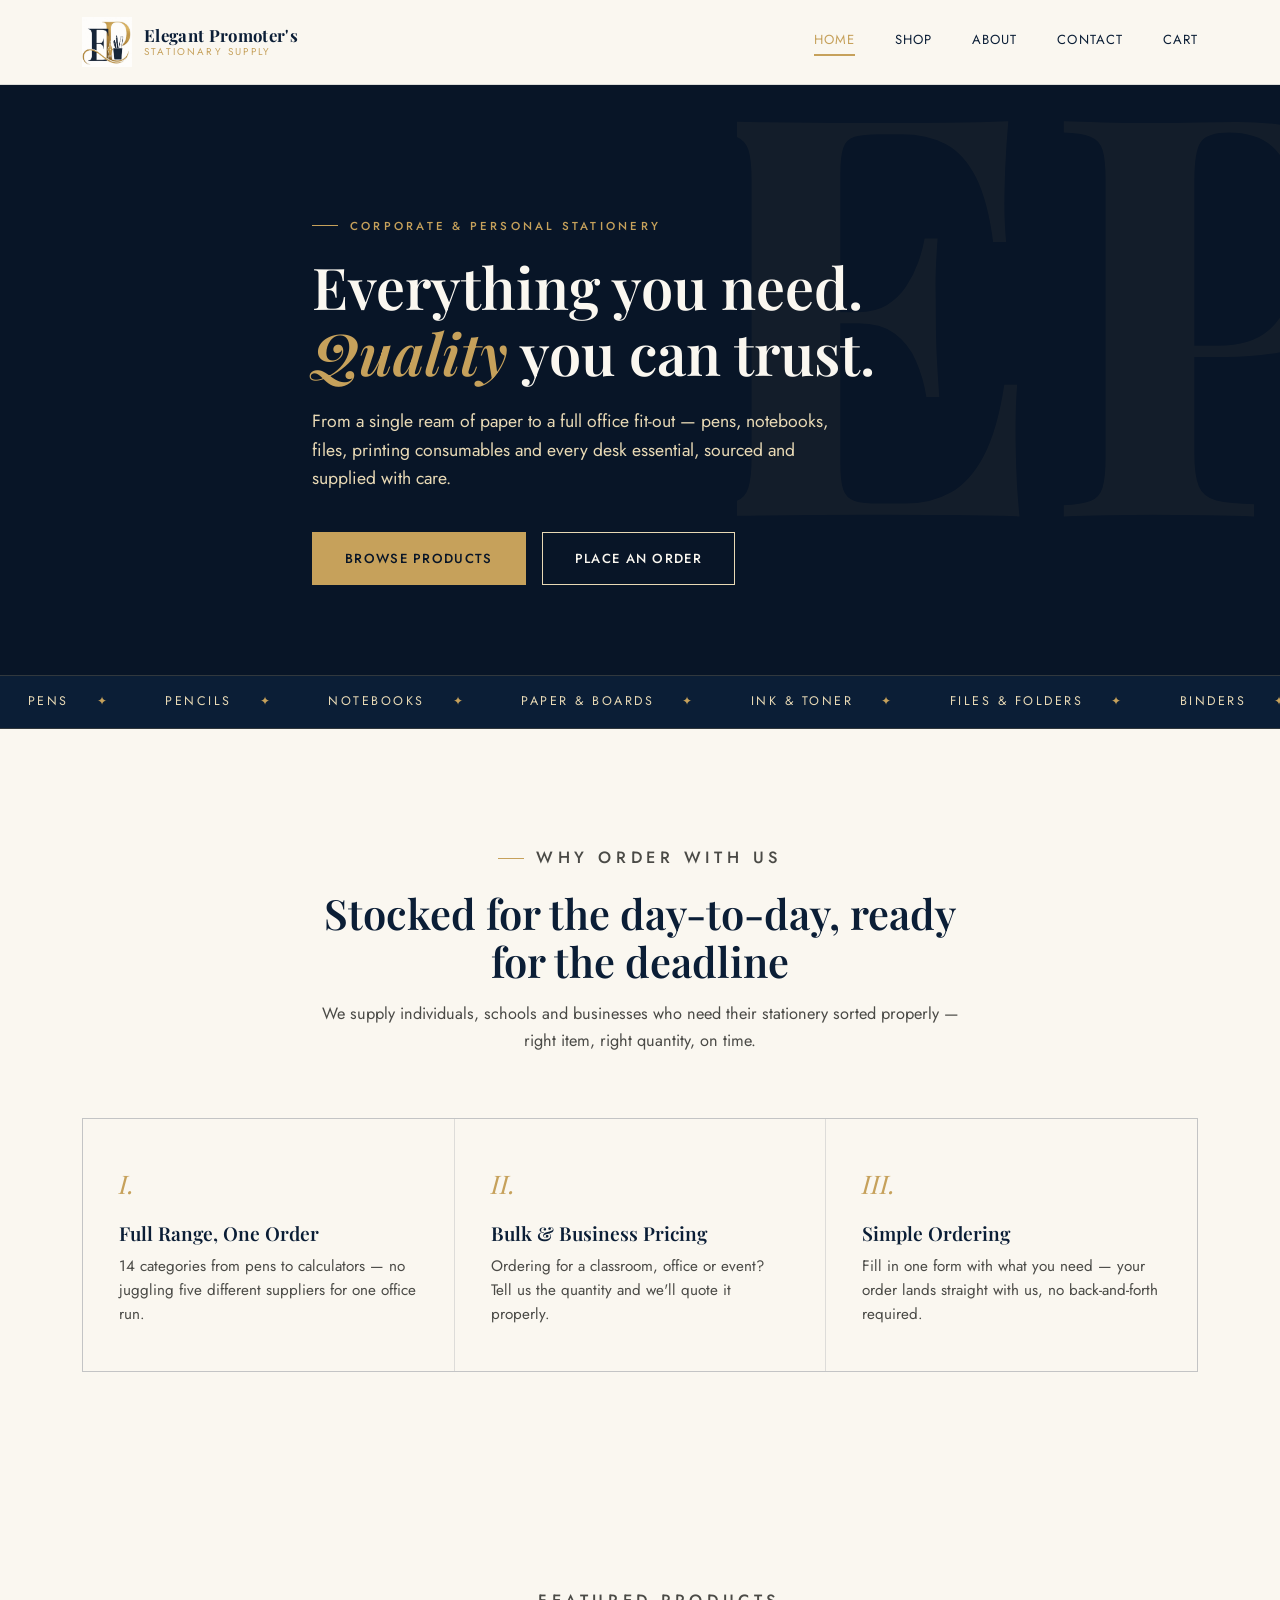
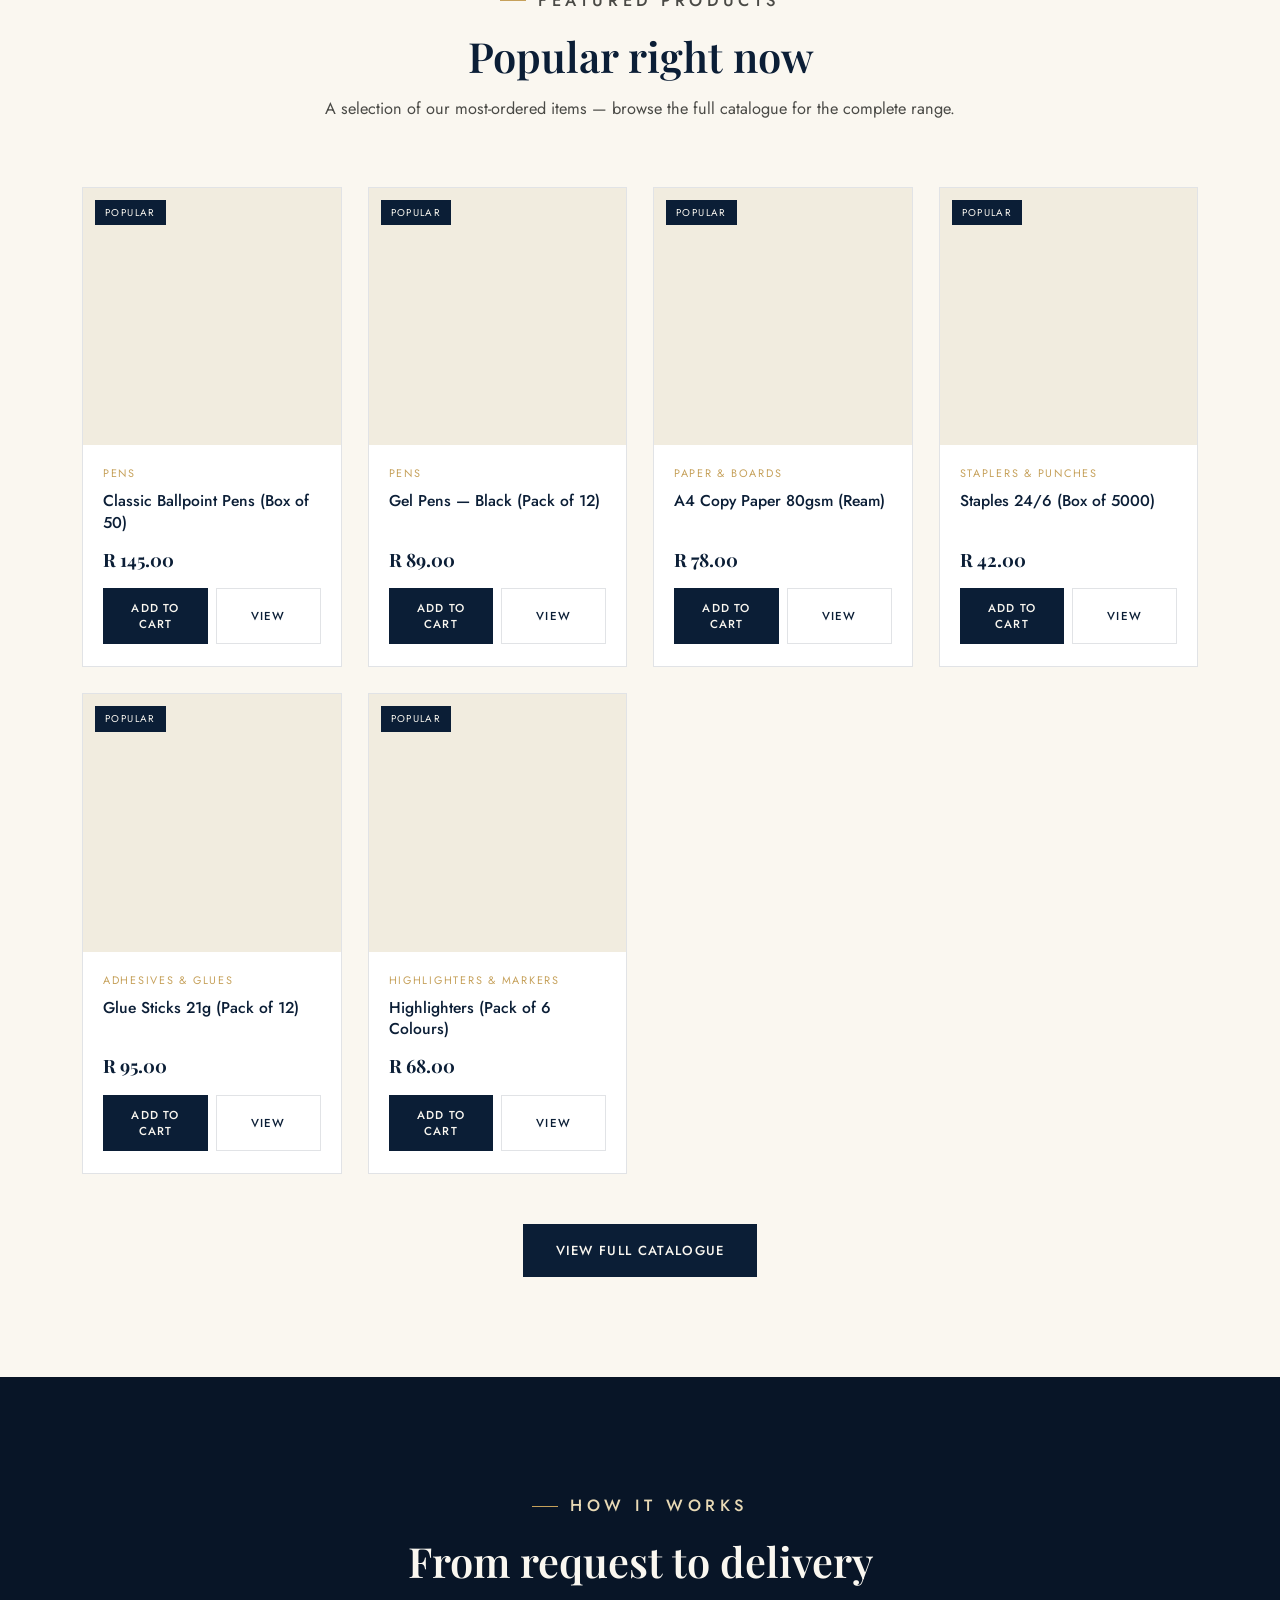
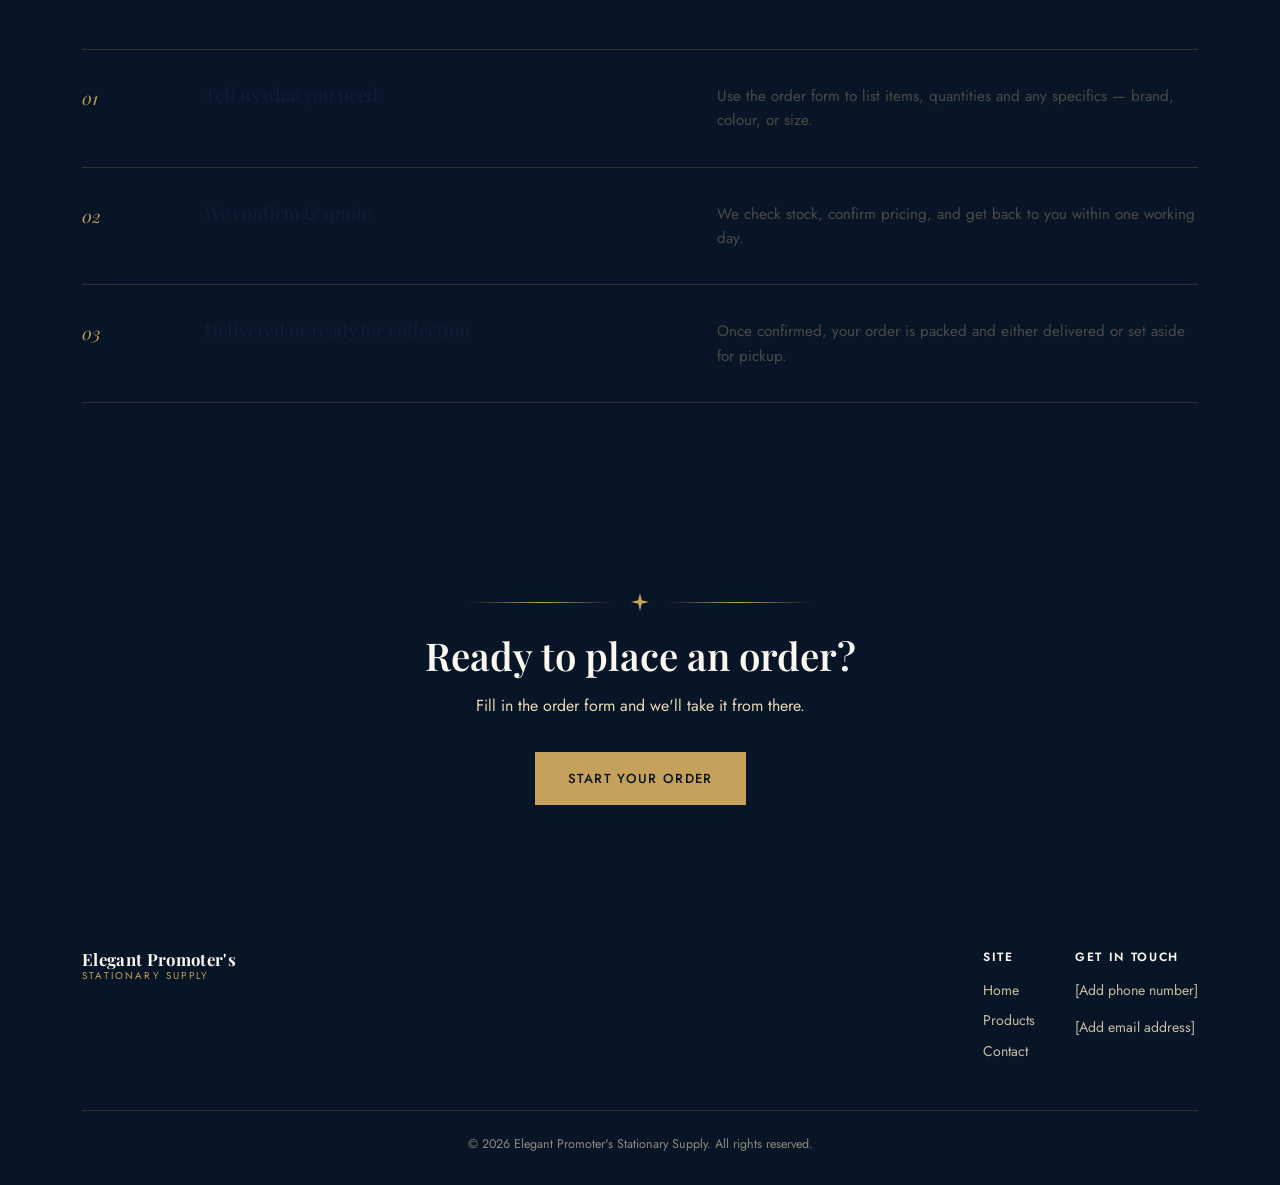
==== commit 75b1d9f9: "Fix HTML encoding issues in index.html" ====
--- a/index.html
+++ b/index.html
@@ -84,6 +84,20 @@
     </div>
   </div>
 </section>
+  
+<section class="section-cream">
+  <div class="wrap">
+    <div class="section-head">
+      <p class="eyebrow" style="justify-content:center">Featured Products</p>
+      <h2>Popular right now</h2>
+      <p>A selection of our most-ordered items — browse the full catalogue for the complete range.</p>
+    </div>
+    <div class="product-grid" id="featured-grid"></div>
+    <div style="text-align:center;margin-top:50px;">
+      <a href="products.html" class="btn btn-navy">View Full Catalogue</a>
+    </div>
+  </div>
+</section>
 
 <section class="section-navy">
   <div class="wrap">
@@ -107,20 +121,6 @@
         <h3>Delivered or ready for collection</h3>
         <p>Once confirmed, your order is packed and either delivered or set aside for pickup.</p>
       </div>
-    </div>
-  </div>
-</section>
-
-<section class="section-cream">
-  <div class="wrap">
-    <div class="section-head">
-      <p class="eyebrow" style="justify-content:center">Featured Products</p>
-      <h2>Popular right now</h2>
-      <p>A selection of our most-ordered items — browse the full catalogue for the complete range.</p>
-    </div>
-    <div class="product-grid" id="featured-grid"></div>
-    <div style="text-align:center;margin-top:50px;">
-      <a href="products.html" class="btn btn-navy">View Full Catalogue</a>
     </div>
   </div>
 </section>
@@ -200,4 +200,4 @@
 
 <script>document.getElementById('year').textContent = new Date().getFullYear();</script>
 </body>
-</html>+</html>
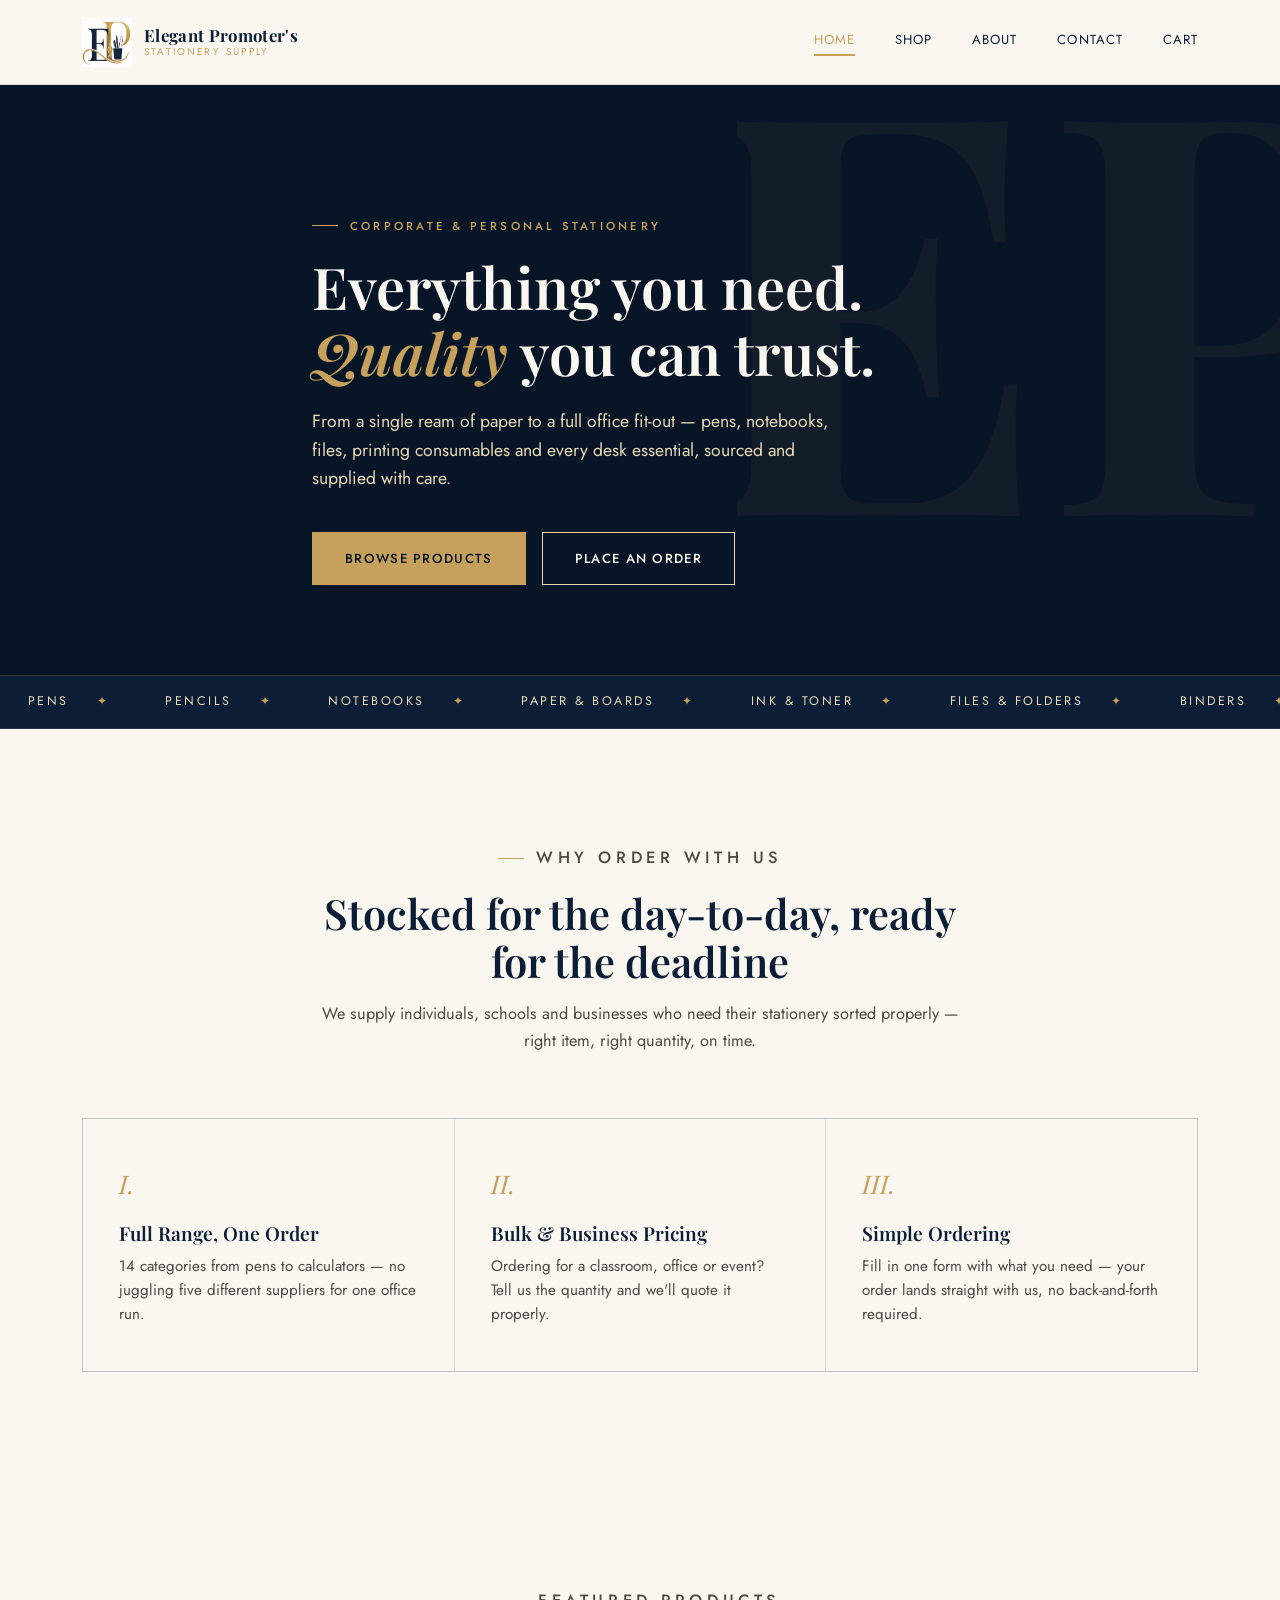
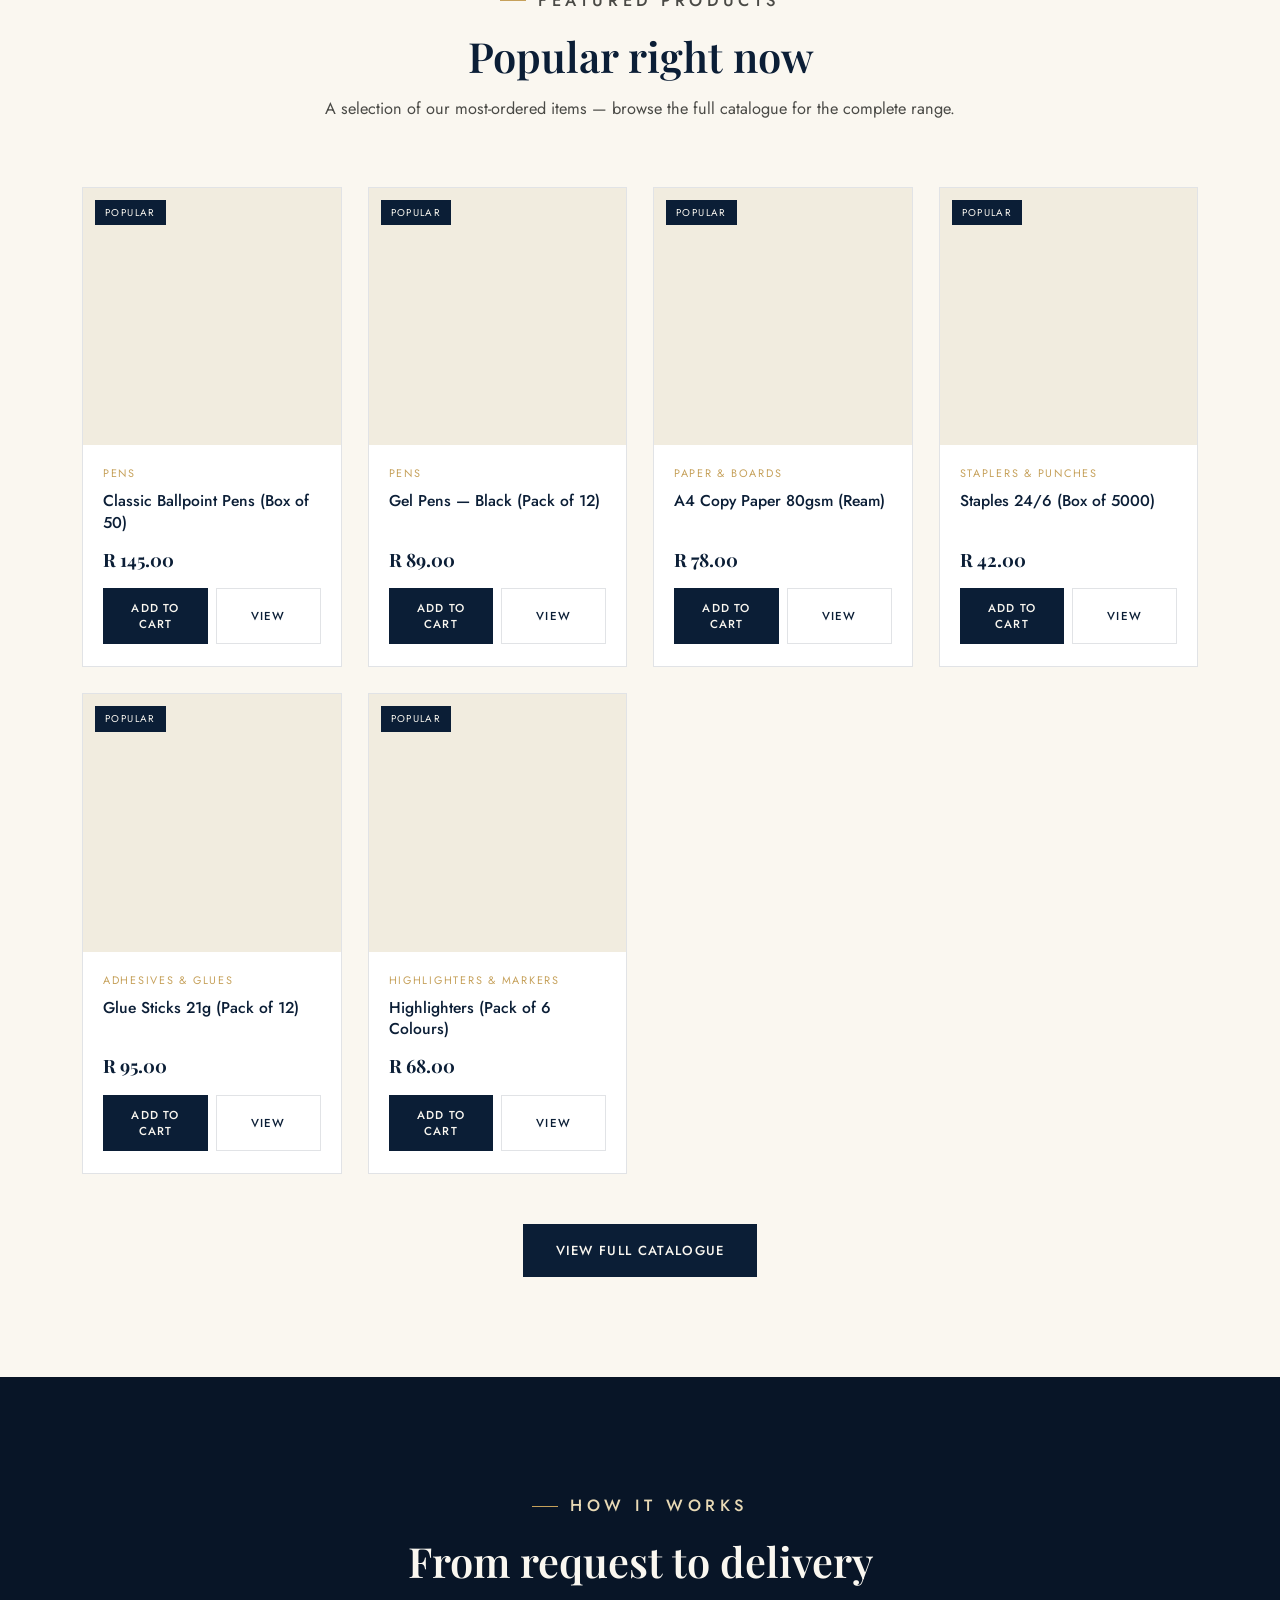
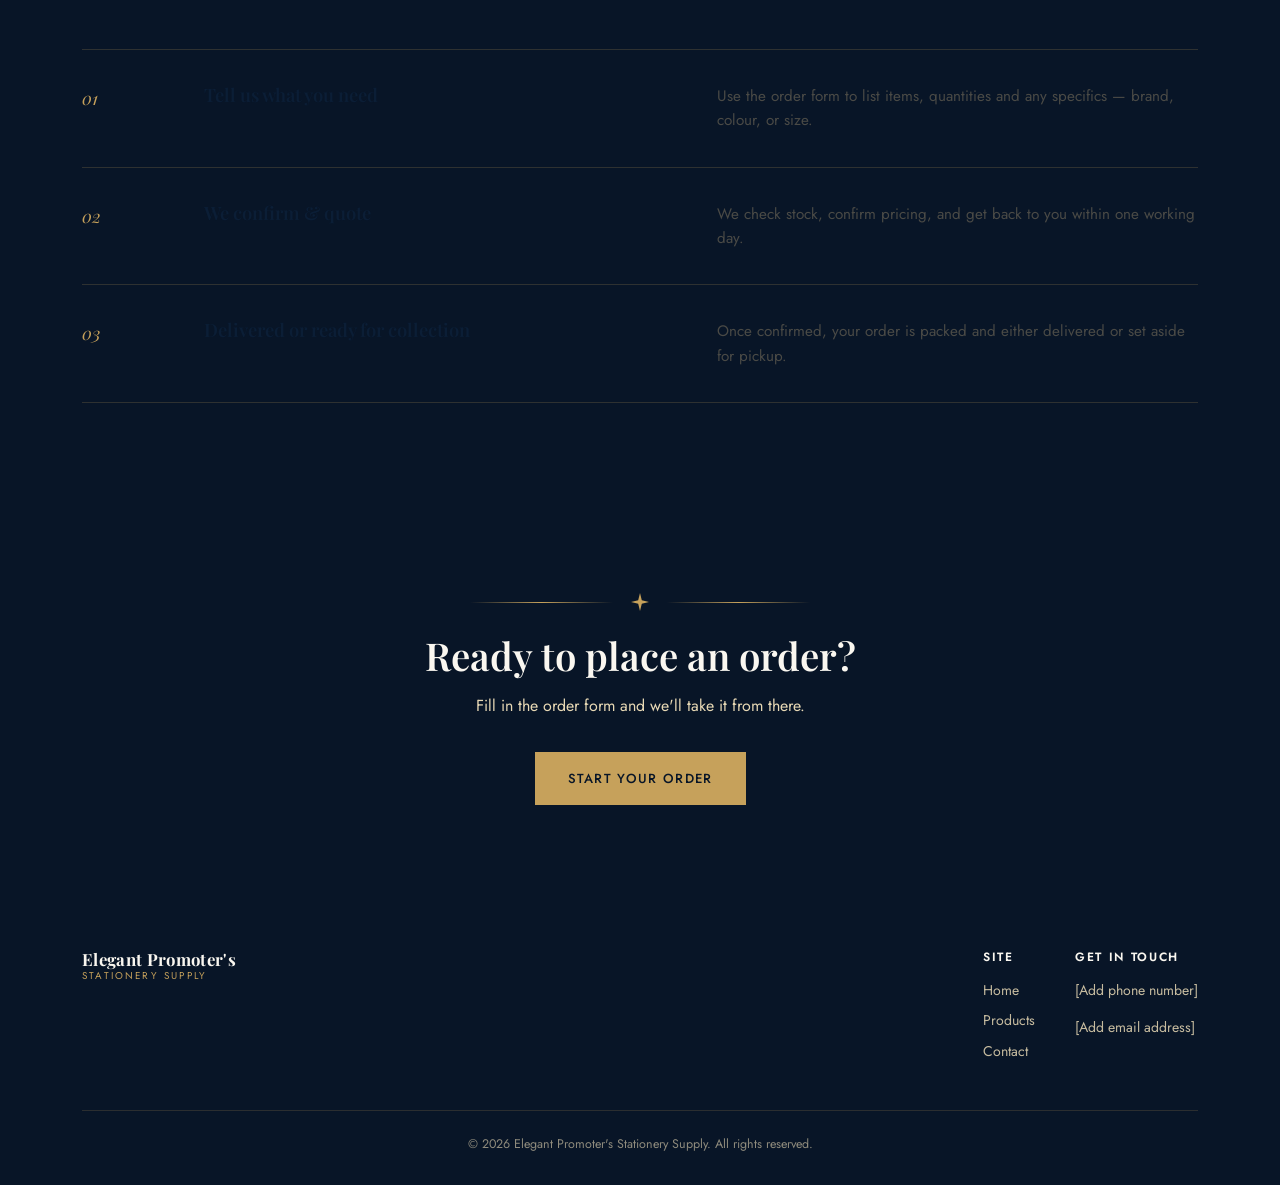
==== commit b21372a4: "Fix HTML character encoding issues in index.html" ====
--- a/index.html
+++ b/index.html
@@ -4,7 +4,7 @@
 <meta charset="UTF-8">
 <meta name="viewport" content="width=device-width, initial-scale=1.0">
 <link rel="icon" href="./assets/logo.jpeg">
-<title>Elegant Promoter's Stationary Supply</title>
+<title>Elegant Promoter's Stationery Supply</title>
 <meta name="description" content="Everything you need. Quality you can trust. Pens, notebooks, paper, office supplies and more — order online, delivered to your door.">
 <link rel="preconnect" href="https://fonts.googleapis.com">
 <link href="https://fonts.googleapis.com/css2?family=Playfair+Display:ital,wght@0,600;0,700;1,600&family=Jost:wght@400;500;600&display=swap" rel="stylesheet">
@@ -19,7 +19,7 @@
       <img src="./assets/logo.jpeg" alt="brand logo" height="50px" width="50px">
       <span class="brand-text">
         <span class="line1">Elegant Promoter's</span>
-        <span class="line2">Stationary Supply</span>
+        <span class="line2">Stationery Supply</span>
       </span>
     </a>
     
@@ -143,7 +143,7 @@
       <div class="footer-brand">
         <span class="brand-text">
           <span class="line1">Elegant Promoter's</span>
-          <span class="line2">Stationary Supply</span>
+          <span class="line2">Stationery Supply</span>
         </span>
       </div>
       <div class="footer-links">
@@ -160,7 +160,7 @@
         </div>
       </div>
     </div>
-    <div class="footer-bottom">&copy; <span id="year"></span> Elegant Promoter's Stationary Supply. All rights reserved.</div>
+    <div class="footer-bottom">&copy; <span id="year"></span> Elegant Promoter's Stationery Supply. All rights reserved.</div>
   </div>
 </footer>
 <script src="./js/products.js"></script>
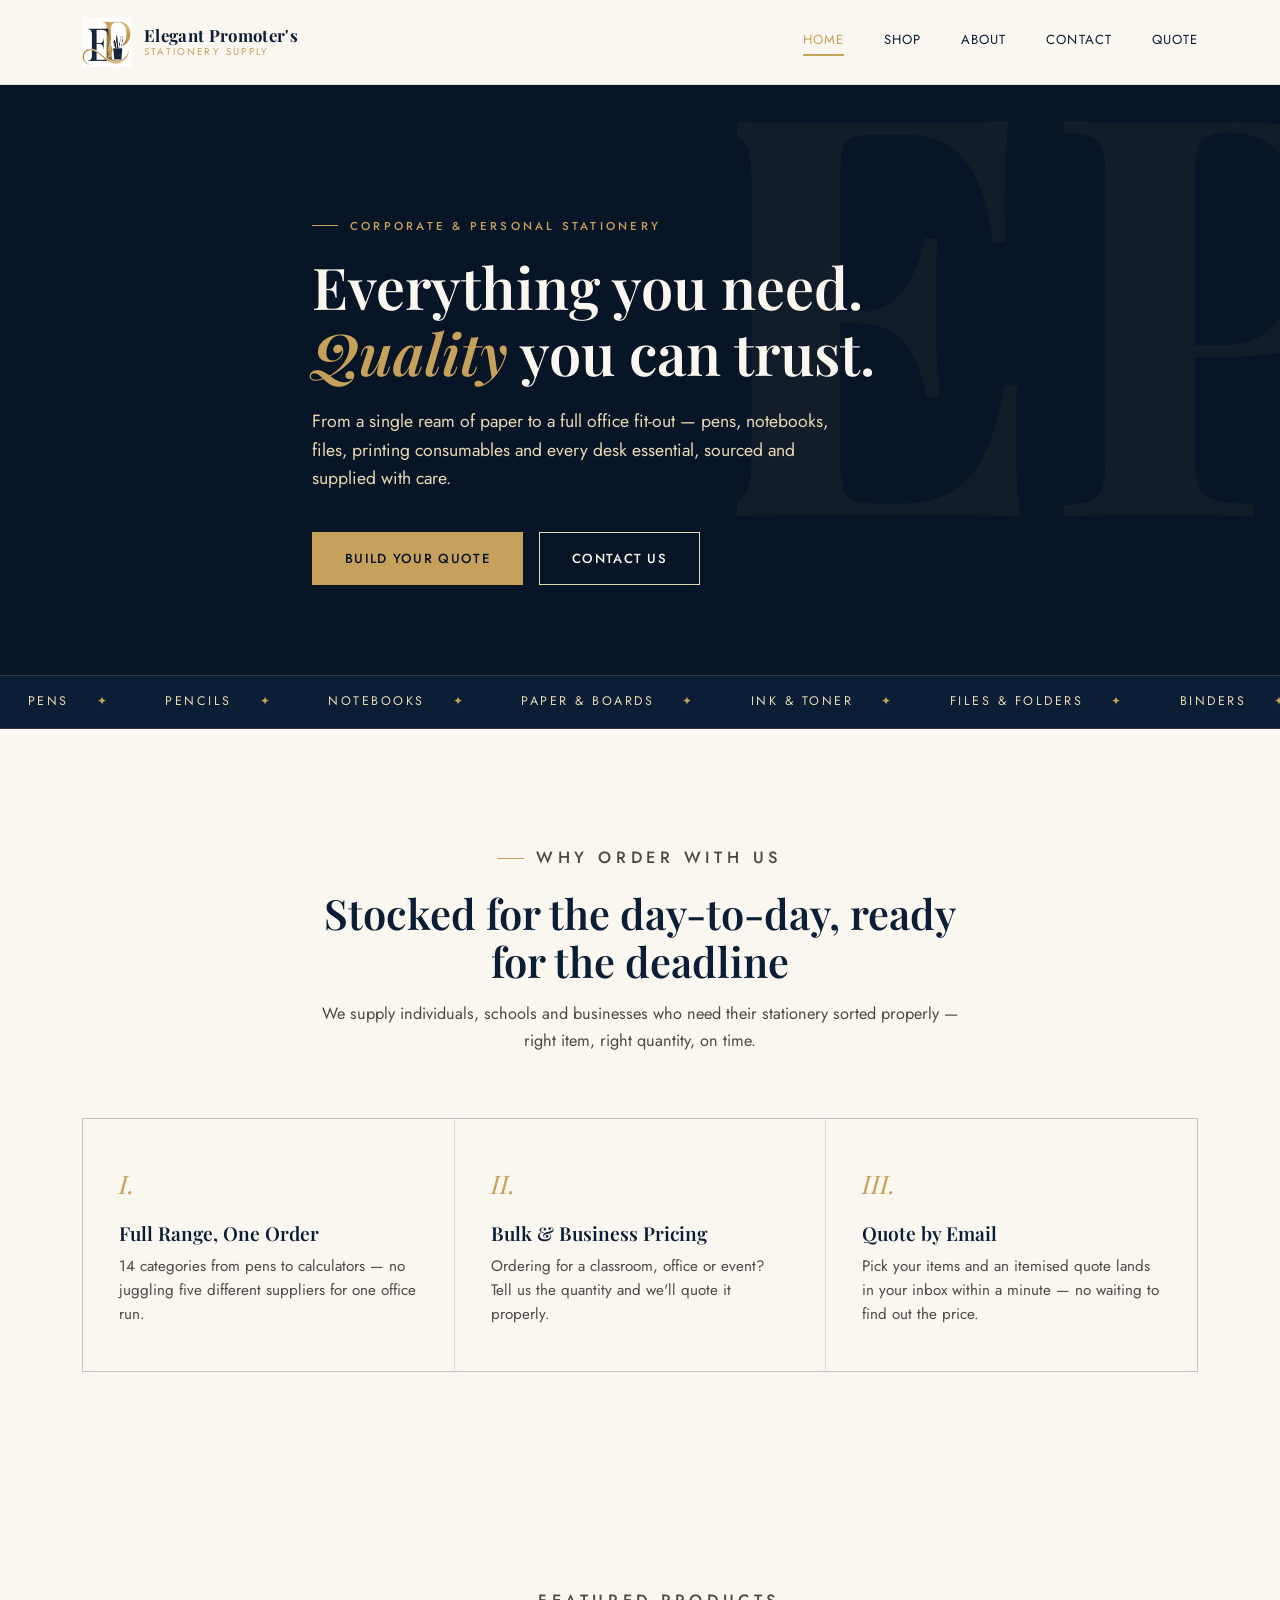
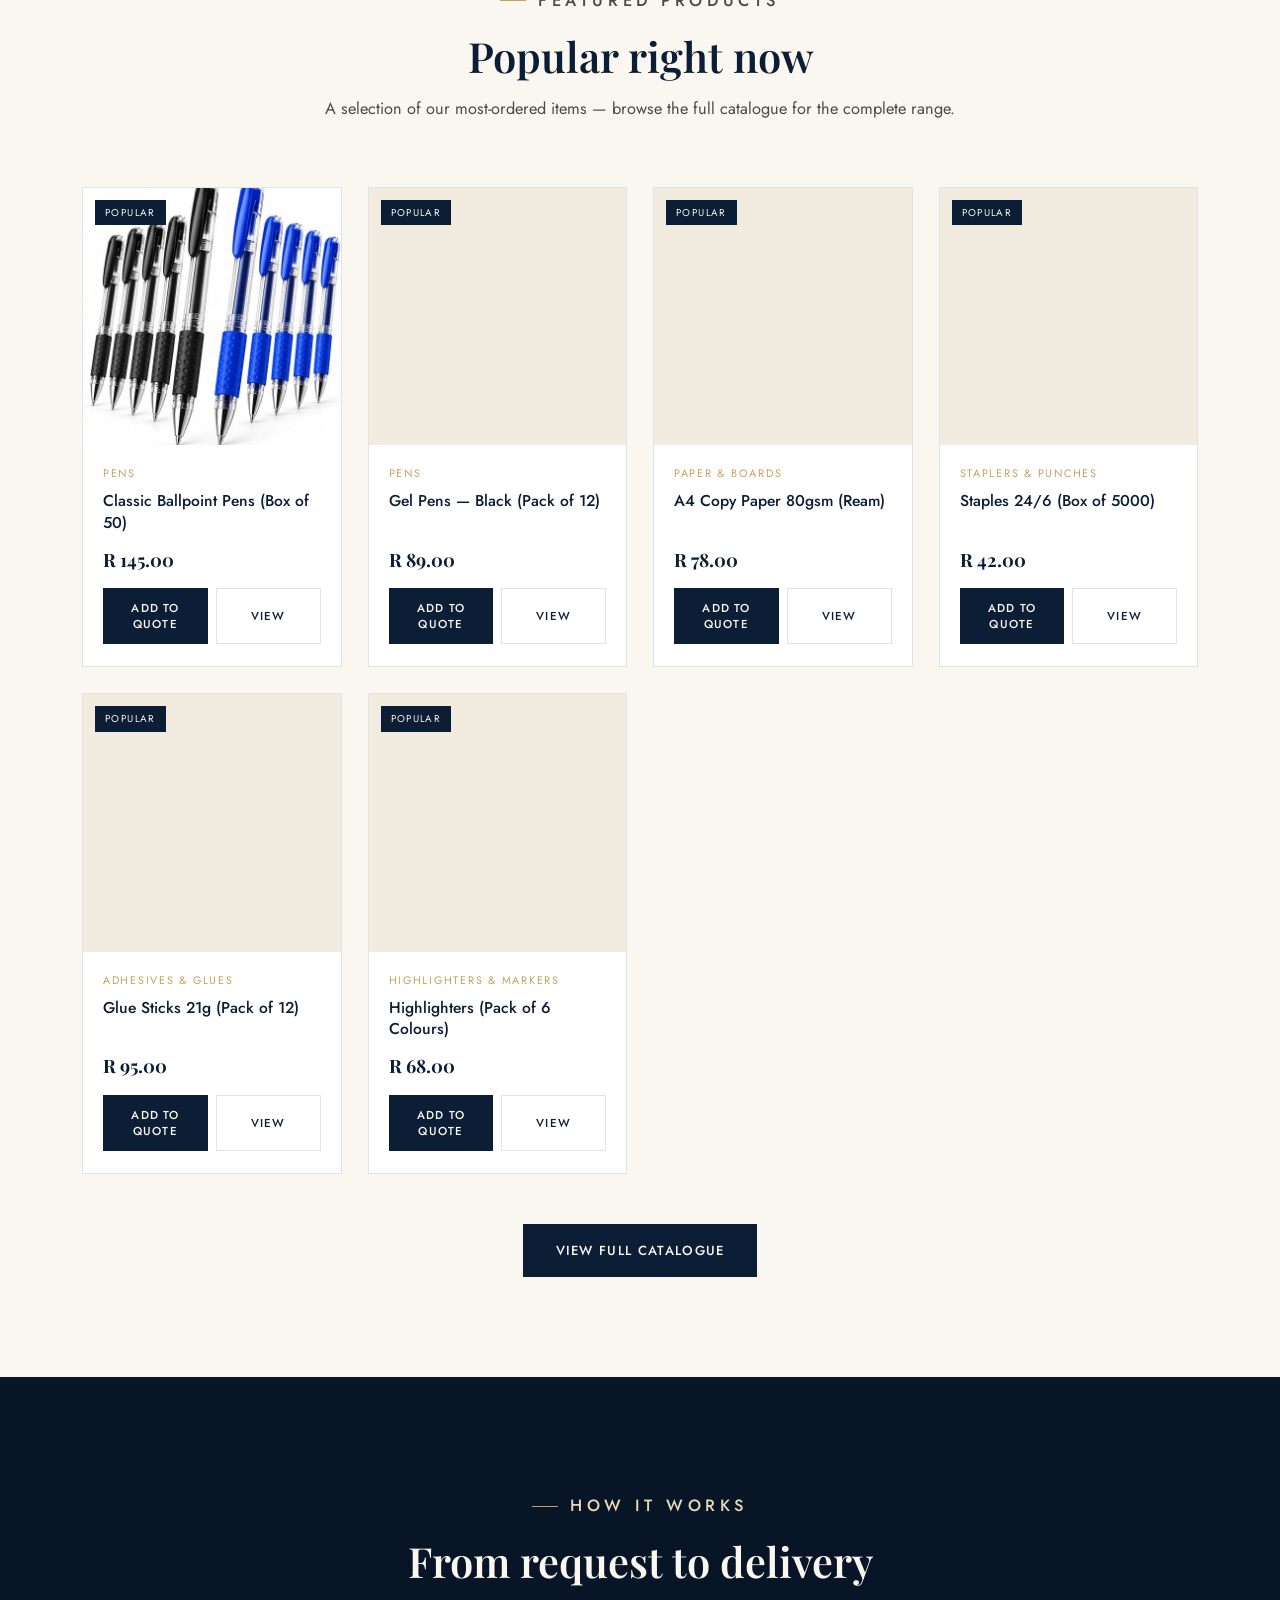
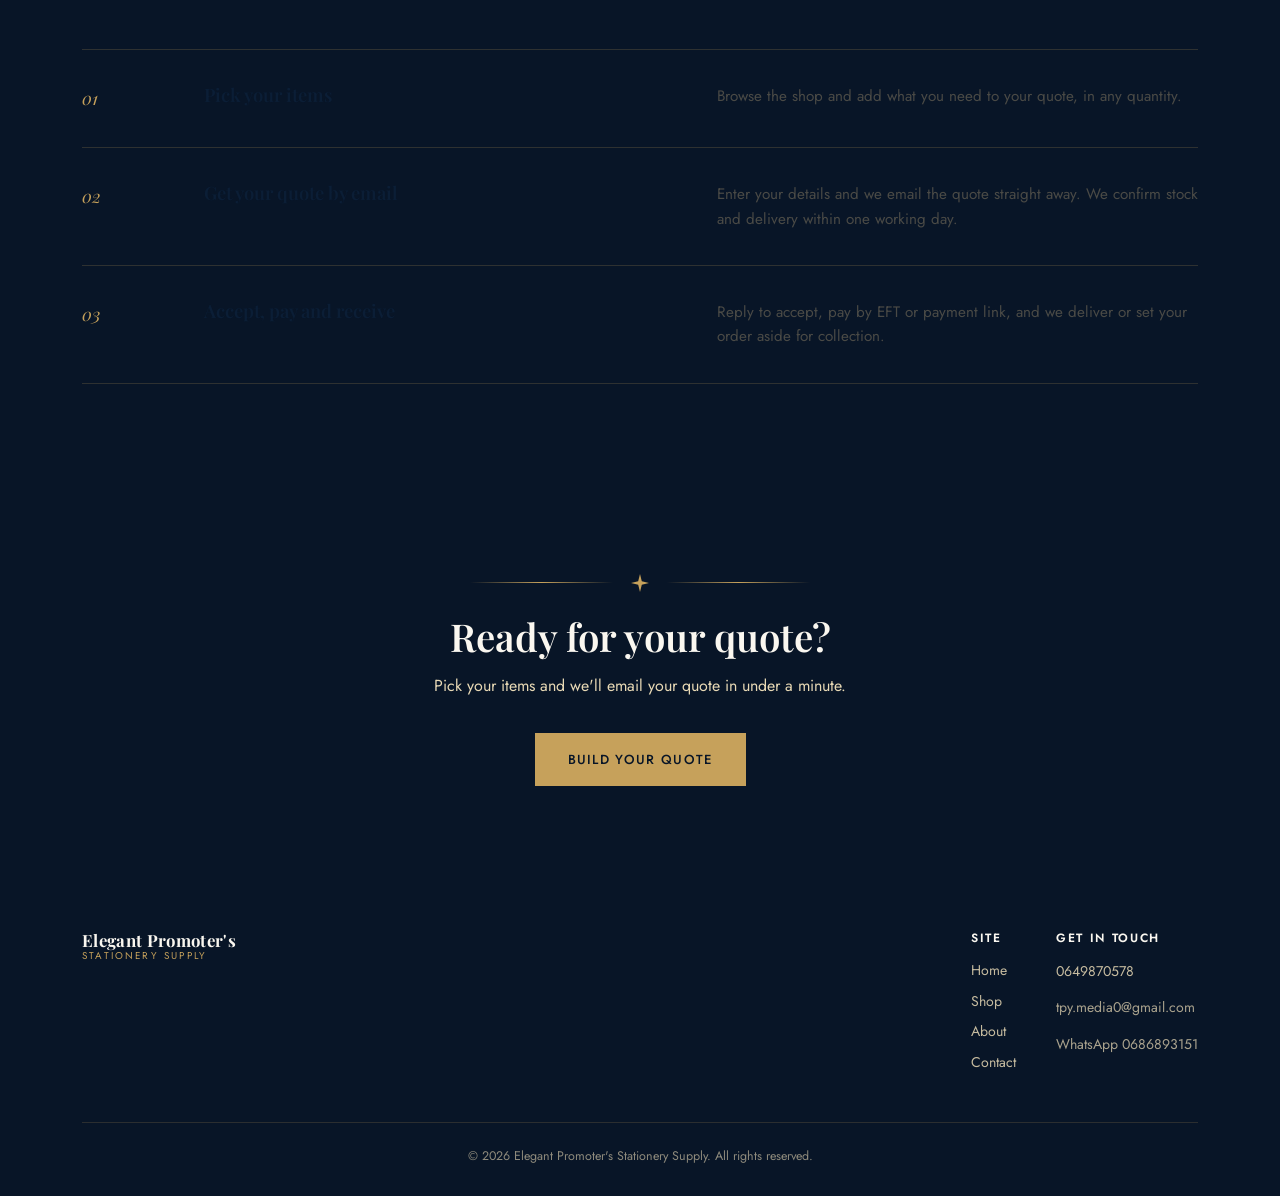
==== commit 42e757ad: "ready for review" ====
--- a/index.html
+++ b/index.html
@@ -1,203 +1,216 @@
-<!DOCTYPE html>
-<html lang="en">
-<head>
-<meta charset="UTF-8">
-<meta name="viewport" content="width=device-width, initial-scale=1.0">
-<link rel="icon" href="./assets/logo.jpeg">
-<title>Elegant Promoter's Stationery Supply</title>
-<meta name="description" content="Everything you need. Quality you can trust. Pens, notebooks, paper, office supplies and more — order online, delivered to your door.">
-<link rel="preconnect" href="https://fonts.googleapis.com">
-<link href="https://fonts.googleapis.com/css2?family=Playfair+Display:ital,wght@0,600;0,700;1,600&family=Jost:wght@400;500;600&display=swap" rel="stylesheet">
-<link rel="stylesheet" href="./css/style.css">
-<link rel="stylesheet" href="./css/shop.css">
-</head>
-<body>
-
-<nav class="site-nav">
-  <div class="wrap">
-    <a href="index.html" class="brand">
-      <img src="./assets/logo.jpeg" alt="brand logo" height="50px" width="50px">
-      <span class="brand-text">
-        <span class="line1">Elegant Promoter's</span>
-        <span class="line2">Stationery Supply</span>
-      </span>
-    </a>
-    
-    <div class="nav-links">
-        <a href="index.html" class="active">Home</a>
-        <a href="products.html">Shop</a>
-        <a href="about.html">About</a>
-        <a href="contact.html">Contact</a>
-        <a href="cart.html" class="cart-link">Cart <span data-cart-count>0</span></a>
-    </div>
-    <button class="nav-toggle" aria-label="Menu" onclick="document.querySelector('.nav-links').classList.toggle('mobile-open')">
-      <span></span><span></span><span></span>
-    </button>
-  </div>
-</nav>
-
-<header class="hero">
-  <svg class="hero-monogram" viewBox="0 0 100 100" fill="none" xmlns="http://www.w3.org/2000/svg">
-    <text x="50" y="72" font-family="Playfair Display, serif" font-size="90" font-weight="700" fill="var(--gold)" text-anchor="middle">EP</text>
-  </svg>
-  <div class="wrap">
-    <p class="eyebrow">Corporate &amp; Personal Stationery</p>
-    <h1>Everything you need.<br><em>Quality</em> you can trust.</h1>
-    <p class="lead">From a single ream of paper to a full office fit-out — pens, notebooks, files, printing consumables and every desk essential, sourced and supplied with care.</p>
-    <div class="hero-actions">
-      <a href="products.html" class="btn btn-gold">Browse Products</a>
-      <a href="contact.html#order" class="btn btn-outline">Place an Order</a>
-    </div>
-  </div>
-</header>
-
-<div class="ticker" aria-hidden="true">
-  <div class="ticker-track">
-    <span>Pens</span><span>Pencils</span><span>Notebooks</span><span>Paper &amp; Boards</span><span>Ink &amp; Toner</span><span>Files &amp; Folders</span><span>Binders</span><span>Staplers &amp; Punches</span><span>Scissors &amp; Cutters</span><span>Adhesives &amp; Glues</span><span>Highlighters &amp; Markers</span><span>Tapes &amp; Dispensers</span><span>Calculators</span><span>Office Accessories</span>
-    <span>Pens</span><span>Pencils</span><span>Notebooks</span><span>Paper &amp; Boards</span><span>Ink &amp; Toner</span><span>Files &amp; Folders</span><span>Binders</span><span>Staplers &amp; Punches</span><span>Scissors &amp; Cutters</span><span>Adhesives &amp; Glues</span><span>Highlighters &amp; Markers</span><span>Tapes &amp; Dispensers</span><span>Calculators</span><span>Office Accessories</span>
-  </div>
-</div>
-
-<section class="section-cream">
-  <div class="wrap">
-    <div class="section-head">
-      <p class="eyebrow" style="justify-content:center">Why order with us</p>
-      <h2>Stocked for the day-to-day, ready for the deadline</h2>
-      <p>We supply individuals, schools and businesses who need their stationery sorted properly — right item, right quantity, on time.</p>
-    </div>
-    <div class="value-grid">
-      <div class="value-card">
-        <span class="num">I.</span>
-        <h3>Full Range, One Order</h3>
-        <p>14 categories from pens to calculators — no juggling five different suppliers for one office run.</p>
-      </div>
-      <div class="value-card">
-        <span class="num">II.</span>
-        <h3>Bulk &amp; Business Pricing</h3>
-        <p>Ordering for a classroom, office or event? Tell us the quantity and we'll quote it properly.</p>
-      </div>
-      <div class="value-card">
-        <span class="num">III.</span>
-        <h3>Simple Ordering</h3>
-        <p>Fill in one form with what you need — your order lands straight with us, no back-and-forth required.</p>
-      </div>
-    </div>
-  </div>
-</section>
-  
-<section class="section-cream">
-  <div class="wrap">
-    <div class="section-head">
-      <p class="eyebrow" style="justify-content:center">Featured Products</p>
-      <h2>Popular right now</h2>
-      <p>A selection of our most-ordered items — browse the full catalogue for the complete range.</p>
-    </div>
-    <div class="product-grid" id="featured-grid"></div>
-    <div style="text-align:center;margin-top:50px;">
-      <a href="products.html" class="btn btn-navy">View Full Catalogue</a>
-    </div>
-  </div>
-</section>
-
-<section class="section-navy">
-  <div class="wrap">
-    <div class="section-head">
-      <p class="eyebrow" style="justify-content:center">How it works</p>
-      <h2>From request to delivery</h2>
-    </div>
-    <div class="services-list" style="border-color:rgba(198,161,91,0.2)">
-      <div class="service-row" style="border-color:rgba(198,161,91,0.2)">
-        <span class="tag">01</span>
-        <h3>Tell us what you need</h3>
-        <p>Use the order form to list items, quantities and any specifics — brand, colour, or size.</p>
-      </div>
-      <div class="service-row" style="border-color:rgba(198,161,91,0.2)">
-        <span class="tag">02</span>
-        <h3>We confirm &amp; quote</h3>
-        <p>We check stock, confirm pricing, and get back to you within one working day.</p>
-      </div>
-      <div class="service-row" style="border-color:rgba(198,161,91,0.2)">
-        <span class="tag">03</span>
-        <h3>Delivered or ready for collection</h3>
-        <p>Once confirmed, your order is packed and either delivered or set aside for pickup.</p>
-      </div>
-    </div>
-  </div>
-</section>
-
-<section class="cta-band">
-  <div class="wrap">
-    <div class="flourish" style="margin-bottom:22px">
-      <svg width="18" height="18" viewBox="0 0 24 24" fill="currentColor"><path d="M12 0l2.4 9.6L24 12l-9.6 2.4L12 24l-2.4-9.6L0 12l9.6-2.4z"/></svg>
-    </div>
-    <h2>Ready to place an order?</h2>
-    <p>Fill in the order form and we'll take it from there.</p>
-    <a href="contact.html#order" class="btn btn-gold">Start Your Order</a>
-  </div>
-</section>
-
-
-<footer>
-  <div class="wrap">
-    <div class="footer-top">
-      <div class="footer-brand">
-        <span class="brand-text">
-          <span class="line1">Elegant Promoter's</span>
-          <span class="line2">Stationery Supply</span>
-        </span>
-      </div>
-      <div class="footer-links">
-        <div class="footer-col">
-          <h4>Site</h4>
-          <a href="index.html">Home</a>
-          <a href="products.html">Products</a>
-          <a href="contact.html">Contact</a>
-        </div>
-        <div class="footer-col">
-          <h4>Get in touch</h4>
-          <p>[Add phone number]</p>
-          <p>[Add email address]</p>
-        </div>
-      </div>
-    </div>
-    <div class="footer-bottom">&copy; <span id="year"></span> Elegant Promoter's Stationery Supply. All rights reserved.</div>
-  </div>
-</footer>
-<script src="./js/products.js"></script>
-<script src="./js/cart.js"></script>
-<script>
-document.addEventListener('DOMContentLoaded', () => {
-  const grid = document.getElementById('featured-grid');
-  if (!grid) return;
-  const featured = PRODUCTS.filter(p => p.tags?.includes('popular')).slice(0, 8);
-  grid.innerHTML = featured.map(p => `
-    <article class="product-card">
-      <a href="product.html?id=${p.id}" class="product-card__media">
-        <span class="product-card__badge">Popular</span>
-        <img src="${p.image}" alt="${p.name}" loading="lazy" onerror="this.style.display='none'">
-      </a>
-      <div class="product-card__body">
-        <span class="product-card__cat">${p.category}</span>
-        <h3 class="product-card__name"><a href="product.html?id=${p.id}">${p.name}</a></h3>
-        <div class="product-card__price">${formatPrice(p.price)}</div>
-        <div class="product-card__actions">
-          <button class="btn btn-navy" onclick="Cart.add('${p.id}',1);showToast('Added to cart');this.textContent='Added ✓';setTimeout(()=>this.textContent='Add to Cart',1200);">Add to Cart</button>
-          <a href="product.html?id=${p.id}" class="btn btn-ghost">View</a>
-        </div>
-      </div>
-    </article>
-  `).join('');
-});
-function showToast(msg) {
-  let t = document.querySelector('.toast');
-  if (!t) { t = document.createElement('div'); t.className = 'toast'; document.body.appendChild(t); }
-  t.textContent = msg;
-  requestAnimationFrame(() => t.classList.add('show'));
-  clearTimeout(t._timer);
-  t._timer = setTimeout(() => t.classList.remove('show'), 2400);
-}
-</script>
-
-<script>document.getElementById('year').textContent = new Date().getFullYear();</script>
-</body>
-</html>
+<!DOCTYPE html>
+<html lang="en">
+<head>
+<meta charset="UTF-8">
+<meta name="viewport" content="width=device-width, initial-scale=1.0">
+<link rel="icon" href="./assets/logo.jpeg">
+<title>Elegant Promoter's Stationery Supply</title>
+<meta name="description" content="Everything you need. Quality you can trust. Pens, notebooks, paper, office supplies and more — order online, delivered to your door.">
+<link rel="preconnect" href="https://fonts.googleapis.com">
+<link href="https://fonts.googleapis.com/css2?family=Playfair+Display:ital,wght@0,600;0,700;1,600&family=Jost:wght@400;500;600&display=swap" rel="stylesheet">
+<link rel="stylesheet" href="./css/style.css">
+<link rel="stylesheet" href="./css/shop.css">
+</head>
+<body>
+
+<nav class="site-nav">
+  <div class="wrap">
+    <a href="index.html" class="brand">
+      <img src="./assets/logo.jpeg" alt="brand logo" height="50px" width="50px">
+      <span class="brand-text">
+        <span class="line1">Elegant Promoter's</span>
+        <span class="line2">Stationery Supply</span>
+      </span>
+    </a>
+    
+    <div class="nav-links">
+        <a href="index.html" class="active">Home</a>
+        <a href="products.html">Shop</a>
+        <a href="about.html">About</a>
+        <a href="contact.html">Contact</a>
+        <a href="cart.html" class="cart-link">Quote <span data-cart-count>0</span></a>
+    </div>
+    <button class="nav-toggle" aria-label="Menu" onclick="document.querySelector('.nav-links').classList.toggle('mobile-open')">
+      <span></span><span></span><span></span>
+    </button>
+  </div>
+</nav>
+
+<header class="hero">
+  <svg class="hero-monogram" viewBox="0 0 100 100" fill="none" xmlns="http://www.w3.org/2000/svg">
+    <text x="50" y="72" font-family="Playfair Display, serif" font-size="90" font-weight="700" fill="var(--gold)" text-anchor="middle">EP</text>
+  </svg>
+  <div class="wrap">
+    <p class="eyebrow">Corporate &amp; Personal Stationery</p>
+    <h1>Everything you need.<br><em>Quality</em> you can trust.</h1>
+    <p class="lead">From a single ream of paper to a full office fit-out — pens, notebooks, files, printing consumables and every desk essential, sourced and supplied with care.</p>
+    <div class="hero-actions">
+      <a href="products.html" class="btn btn-gold">Build your quote</a>
+      <a href="contact.html" class="btn btn-outline">Contact us</a>
+    </div>
+  </div>
+</header>
+
+<div class="ticker" aria-hidden="true">
+  <div class="ticker-track">
+    <span>Pens</span><span>Pencils</span><span>Notebooks</span><span>Paper &amp; Boards</span><span>Ink &amp; Toner</span><span>Files &amp; Folders</span><span>Binders</span><span>Staplers &amp; Punches</span><span>Scissors &amp; Cutters</span><span>Adhesives &amp; Glues</span><span>Highlighters &amp; Markers</span><span>Tapes &amp; Dispensers</span><span>Calculators</span><span>Office Accessories</span>
+    <span>Pens</span><span>Pencils</span><span>Notebooks</span><span>Paper &amp; Boards</span><span>Ink &amp; Toner</span><span>Files &amp; Folders</span><span>Binders</span><span>Staplers &amp; Punches</span><span>Scissors &amp; Cutters</span><span>Adhesives &amp; Glues</span><span>Highlighters &amp; Markers</span><span>Tapes &amp; Dispensers</span><span>Calculators</span><span>Office Accessories</span>
+  </div>
+</div>
+
+<section class="section-cream">
+  <div class="wrap">
+    <div class="section-head">
+      <p class="eyebrow" style="justify-content:center">Why order with us</p>
+      <h2>Stocked for the day-to-day, ready for the deadline</h2>
+      <p>We supply individuals, schools and businesses who need their stationery sorted properly — right item, right quantity, on time.</p>
+    </div>
+    <div class="value-grid">
+      <div class="value-card">
+        <span class="num">I.</span>
+        <h3>Full Range, One Order</h3>
+        <p>14 categories from pens to calculators — no juggling five different suppliers for one office run.</p>
+      </div>
+      <div class="value-card">
+        <span class="num">II.</span>
+        <h3>Bulk &amp; Business Pricing</h3>
+        <p>Ordering for a classroom, office or event? Tell us the quantity and we'll quote it properly.</p>
+      </div>
+      <div class="value-card">
+        <span class="num">III.</span>
+        <h3>Quote by Email</h3>
+        <p>Pick your items and an itemised quote lands in your inbox within a minute — no waiting to find out the price.</p>
+      </div>
+    </div>
+  </div>
+</section>
+  
+<section class="section-cream">
+  <div class="wrap">
+    <div class="section-head">
+      <p class="eyebrow" style="justify-content:center">Featured Products</p>
+      <h2>Popular right now</h2>
+      <p>A selection of our most-ordered items — browse the full catalogue for the complete range.</p>
+    </div>
+    <div class="product-grid" id="featured-grid"></div>
+    <div style="text-align:center;margin-top:50px;">
+      <a href="products.html" class="btn btn-navy">View Full Catalogue</a>
+    </div>
+  </div>
+</section>
+
+<section class="section-navy">
+  <div class="wrap">
+    <div class="section-head">
+      <p class="eyebrow" style="justify-content:center">How it works</p>
+      <h2>From request to delivery</h2>
+    </div>
+    <div class="services-list" style="border-color:rgba(198,161,91,0.2)">
+      <div class="service-row" style="border-color:rgba(198,161,91,0.2)">
+        <span class="tag">01</span>
+        <h3>Pick your items</h3>
+        <p>Browse the shop and add what you need to your quote, in any quantity.</p>
+      </div>
+      <div class="service-row" style="border-color:rgba(198,161,91,0.2)">
+        <span class="tag">02</span>
+        <h3>Get your quote by email</h3>
+        <p>Enter your details and we email the quote straight away. We confirm stock and delivery within one working day.</p>
+      </div>
+      <div class="service-row" style="border-color:rgba(198,161,91,0.2)">
+        <span class="tag">03</span>
+        <h3>Accept, pay and receive</h3>
+        <p>Reply to accept, pay by EFT or payment link, and we deliver or set your order aside for collection.</p>
+      </div>
+    </div>
+  </div>
+</section>
+
+<section class="cta-band">
+  <div class="wrap">
+    <div class="flourish" style="margin-bottom:22px">
+      <svg width="18" height="18" viewBox="0 0 24 24" fill="currentColor"><path d="M12 0l2.4 9.6L24 12l-9.6 2.4L12 24l-2.4-9.6L0 12l9.6-2.4z"/></svg>
+    </div>
+    <h2>Ready for your quote?</h2>
+    <p>Pick your items and we'll email your quote in under a minute.</p>
+    <a href="products.html" class="btn btn-gold">Build your quote</a>
+  </div>
+</section>
+
+
+<footer>
+  <div class="wrap">
+    <div class="footer-top">
+      <div class="footer-brand">
+        <span class="brand-text">
+          <span class="line1">Elegant Promoter's</span>
+          <span class="line2">Stationery Supply</span>
+        </span>
+      </div>
+      <div class="footer-links">
+        <div class="footer-col">
+          <h4>Site</h4>
+          <a href="index.html">Home</a>
+          <a href="products.html">Shop</a>
+          <a href="about.html">About</a>
+          <a href="contact.html">Contact</a>
+        </div>
+        <div class="footer-col">
+          <h4>Get in touch</h4>
+          <p><span data-site="phone"></span></p>
+          <p><a data-site="public_email"></a></p>
+          <p><a data-site="whatsapp"></a></p>
+        </div>
+      </div>
+    </div>
+    <div class="footer-bottom">&copy; <span id="year"></span> Elegant Promoter's Stationery Supply. All rights reserved.</div>
+  </div>
+</footer>
+<script src="./js/products.js"></script>
+<script src="./js/cart.js"></script>
+<script>
+document.addEventListener('DOMContentLoaded', () => {
+  const grid = document.getElementById('featured-grid');
+  if (!grid) return;
+  function render() {
+    let featured = PRODUCTS.filter(p => p.tags.includes('popular') && !isOut(p)).slice(0, 8);
+    if (!featured.length) featured = PRODUCTS.filter(p => !isOut(p)).slice(0, 8);
+    grid.innerHTML = featured.map(p => `
+      <article class="product-card">
+        <a href="product.html?id=${encodeURIComponent(p.id)}" class="product-card__media">
+          <span class="product-card__badge">Popular</span>
+          <img src="${esc(p.image)}" alt="${esc(p.name)}" loading="lazy" onerror="this.style.display='none'">
+        </a>
+        <div class="product-card__body">
+          <span class="product-card__cat">${esc(p.category)}</span>
+          <h3 class="product-card__name"><a href="product.html?id=${encodeURIComponent(p.id)}">${esc(p.name)}</a></h3>
+          <div class="product-card__price">${formatPrice(p.price)}</div>
+          <div class="product-card__actions">
+            <button type="button" class="btn btn-navy" data-add="${esc(p.id)}">Add to quote</button>
+            <a href="product.html?id=${encodeURIComponent(p.id)}" class="btn btn-ghost">View</a>
+          </div>
+        </div>
+      </article>`).join('');
+  }
+  grid.addEventListener('click', e => {
+    const btn = e.target.closest('[data-add]');
+    if (!btn || !Cart.add(btn.dataset.add, 1)) return;
+    btn.textContent = 'Added ✓'; btn.disabled = true;
+    setTimeout(() => { btn.textContent = 'Add to quote'; btn.disabled = false; }, 1200);
+    showToast('Added to your quote', 'cart.html', 'View quote');
+  });
+  Catalogue.ready.then(() => { render(); document.addEventListener('catalogue:updated', render); });
+});
+</script>
+<!-- Google tag (gtag.js) -->
+<script async src="https://www.googletagmanager.com/gtag/js?id=G-28YF3R8KFL"></script>
+<script>
+  window.dataLayer = window.dataLayer || [];
+  function gtag(){dataLayer.push(arguments);}
+  gtag('js', new Date());
+
+  gtag('config', 'G-28YF3R8KFL');
+</script>
+
+<script>document.getElementById('year').textContent = new Date().getFullYear();</script>
+</body>
+</html>
--- a/css/style.css
+++ b/css/style.css
@@ -1,604 +1,604 @@
-/* ============================================================
-   Elegant Promoter's Stationary Supply — Site Stylesheet
-   Palette: Navy #0B1E36 / Deep Navy #081527 / Gold #C6A15B
-            Gold Light #E8D9B5 / Cream #FAF7F0 / Ink #1A1A1A
-   Type: Playfair Display (display) · Jost (body/labels)
-   ============================================================ */
-
-:root {
-  --navy: #0b1e36;
-  --navy-deep: #081527;
-  --navy-soft: #16304f;
-  --gold: #c6a15b;
-  --gold-bright: #d9b876;
-  --gold-light: #e8d9b5;
-  --cream: #faf7f0;
-  --cream-dim: #f1ecdf;
-  --ink: #1a1a1a;
-  --ink-soft: #4a4a46;
-  --white: #ffffff;
-  --line: rgba(11, 30, 54, 0.12);
-  --line-gold: rgba(198, 161, 91, 0.4);
-
-  --display: 'Playfair Display', 'Georgia', serif;
-  --body: 'Jost', 'Segoe UI', sans-serif;
-
-  --radius: 2px;
-  --max: 1180px;
-  --ease: cubic-bezier(0.22, 1, 0.36, 1);
-}
-
-* { box-sizing: border-box; }
-
-html { scroll-behavior: smooth; }
-
-body {
-  margin: 0;
-  background: var(--cream);
-  color: var(--ink);
-  font-family: var(--body);
-  font-size: 16px;
-  line-height: 1.6;
-  -webkit-font-smoothing: antialiased;
-}
-
-img { max-width: 100%; display: block; }
-
-a { color: inherit; text-decoration: none; }
-
-.wrap {
-  max-width: var(--max);
-  margin: 0 auto;
-  padding: 0 32px;
-}
-
-h1, h2, h3, h4 {
-  font-family: var(--display);
-  font-weight: 600;
-  color: var(--navy);
-  margin: 0 0 0.4em;
-  line-height: 1.15;
-}
-
-.eyebrow {
-  font-family: var(--body);
-  font-size: 0.72rem;
-  font-weight: 500;
-  letter-spacing: 0.28em;
-  text-transform: uppercase;
-  color: var(--gold);
-  display: inline-flex;
-  align-items: center;
-  gap: 12px;
-  margin-bottom: 18px;
-}
-.eyebrow::before {
-  content: '';
-  width: 26px;
-  height: 1px;
-  background: var(--gold);
-}
-
-/* Gold flourish divider — the signature motif, echoing the mark under
-   the logo wordmark. Used sparingly, once per section transition. */
-.flourish {
-  display: flex;
-  align-items: center;
-  justify-content: center;
-  gap: 18px;
-  margin: 0 auto;
-  width: 100%;
-  max-width: 340px;
-}
-.flourish::before,
-.flourish::after {
-  content: '';
-  flex: 1;
-  height: 1px;
-  background: linear-gradient(90deg, transparent, var(--gold) 50%, transparent);
-}
-.flourish svg { flex-shrink: 0; color: var(--gold); }
-
-/* ---------- Navigation ---------- */
-.site-nav {
-  position: sticky;
-  top: 0;
-  z-index: 50;
-  background: rgba(250, 247, 240, 0.92);
-  backdrop-filter: blur(10px);
-  border-bottom: 1px solid var(--line);
-}
-.site-nav .wrap {
-  display: flex;
-  align-items: center;
-  justify-content: space-between;
-  height: 84px;
-}
-.brand {
-  display: flex;
-  align-items: center;
-  gap: 12px;
-}
-.brand-mark {
-  width: 42px;
-  height: 42px;
-  flex-shrink: 0;
-}
-.brand-text {
-  font-family: var(--display);
-  line-height: 1.05;
-}
-.brand-text .line1 {
-  display: block;
-  font-size: 1.05rem;
-  font-weight: 700;
-  color: var(--navy);
-  letter-spacing: 0.02em;
-}
-.brand-text .line2 {
-  display: block;
-  font-family: var(--body);
-  font-size: 0.62rem;
-  letter-spacing: 0.22em;
-  text-transform: uppercase;
-  color: var(--gold);
-  margin-top: 2px;
-}
-.nav-links {
-  display: flex;
-  align-items: center;
-  gap: 40px;
-}
-.nav-links a {
-  font-size: 0.82rem;
-  letter-spacing: 0.08em;
-  text-transform: uppercase;
-  color: var(--navy);
-  position: relative;
-  padding-bottom: 6px;
-}
-.nav-links a::after {
-  content: '';
-  position: absolute;
-  left: 0; right: 0; bottom: 0;
-  height: 2px;
-  background: var(--gold);
-  transform: scaleX(0);
-  transform-origin: left;
-  transition: transform 0.3s var(--ease);
-}
-.nav-links a:hover::after,
-.nav-links a.active::after { transform: scaleX(1); }
-.nav-links a.active { color: var(--gold); }
-.nav-cta {
-  background: var(--navy);
-  color: var(--cream) !important;
-  padding: 12px 24px;
-  font-size: 0.78rem !important;
-  letter-spacing: 0.1em !important;
-}
-.nav-cta::after { display: none; }
-.nav-cta:hover { background: var(--gold); color: var(--navy) !important; }
-
-.nav-toggle {
-  display: none;
-  background: none;
-  border: none;
-  cursor: pointer;
-  padding: 8px;
-}
-.nav-toggle span {
-  display: block;
-  width: 24px;
-  height: 2px;
-  background: var(--navy);
-  margin: 5px 0;
-}
-
-/* ---------- Buttons ---------- */
-.btn {
-  display: inline-flex;
-  align-items: center;
-  gap: 10px;
-  padding: 15px 32px;
-  font-family: var(--body);
-  font-size: 0.82rem;
-  letter-spacing: 0.1em;
-  text-transform: uppercase;
-  font-weight: 500;
-  border: 1px solid transparent;
-  cursor: pointer;
-  transition: all 0.25s var(--ease);
-}
-.btn-gold {
-  background: var(--gold);
-  color: var(--navy-deep);
-}
-.btn-gold:hover { background: var(--gold-bright); transform: translateY(-1px); }
-.btn-outline {
-  border-color: var(--gold-light);
-  color: var(--cream);
-}
-.btn-outline:hover { border-color: var(--gold); background: rgba(198,161,91,0.1); }
-.btn-navy {
-  background: var(--navy);
-  color: var(--cream);
-}
-.btn-navy:hover { background: var(--navy-soft); }
-.btn-full { width: 100%; justify-content: center; }
-.btn:disabled { opacity: 0.6; cursor: not-allowed; }
-
-/* ---------- Hero ---------- */
-.hero {
-  position: relative;
-  background: var(--navy-deep);
-  color: var(--cream);
-  overflow: hidden;
-  padding: 120px 0 90px;
-}
-.hero-monogram {
-  position: absolute;
-  top: 50%;
-  right: -6%;
-  transform: translateY(-50%);
-  width: 620px;
-  height: 620px;
-  opacity: 0.06;
-  pointer-events: none;
-}
-.hero .wrap {
-  position: relative;
-  z-index: 1;
-  max-width: 720px;
-}
-.hero h1 {
-  color: var(--cream);
-  font-size: clamp(2.4rem, 5vw, 3.6rem);
-  margin-bottom: 22px;
-}
-.hero h1 em {
-  font-style: italic;
-  color: var(--gold);
-}
-.hero p.lead {
-  font-size: 1.1rem;
-  color: var(--gold-light);
-  max-width: 520px;
-  margin-bottom: 40px;
-}
-.hero-actions {
-  display: flex;
-  gap: 16px;
-  flex-wrap: wrap;
-}
-
-/* ---------- Category ticker ---------- */
-.ticker {
-  background: var(--navy);
-  border-top: 1px solid rgba(198,161,91,0.2);
-  border-bottom: 1px solid rgba(198,161,91,0.2);
-  overflow: hidden;
-  padding: 16px 0;
-}
-.ticker-track {
-  display: flex;
-  width: max-content;
-  animation: scroll 32s linear infinite;
-}
-.ticker-track span {
-  color: var(--gold-light);
-  font-size: 0.78rem;
-  letter-spacing: 0.2em;
-  text-transform: uppercase;
-  padding: 0 28px;
-  white-space: nowrap;
-}
-.ticker-track span::after { content: '\2726'; color: var(--gold); margin-left: 28px; }
-@keyframes scroll {
-  from { transform: translateX(0); }
-  to { transform: translateX(-50%); }
-}
-@media (prefers-reduced-motion: reduce) {
-  .ticker-track { animation: none; overflow-x: auto; }
-}
-
-/* ---------- Sections ---------- */
-section { padding: 100px 0; }
-.section-cream { background: var(--cream); }
-.section-navy { background: var(--navy-deep); color: var(--cream); }
-.section-navy h2 { color: var(--cream); }
-.section-head {
-  text-align: center;
-  max-width: 640px;
-  margin: 0 auto 64px;
-}
-.section-head p { color: var(--ink-soft); font-size: 1.02rem; }
-.section-navy .section-head p { color: var(--gold-light); }
-.section-head h2 { font-size: clamp(1.9rem, 3.4vw, 2.6rem); }
-
-/* ---------- Value grid (landing) ---------- */
-.value-grid {
-  display: grid;
-  grid-template-columns: repeat(3, 1fr);
-  gap: 1px;
-  background: var(--line);
-  border: 1px solid var(--line);
-}
-.value-card {
-  background: var(--cream);
-  padding: 44px 36px;
-}
-.value-card .num {
-  font-family: var(--display);
-  font-style: italic;
-  color: var(--gold);
-  font-size: 1.6rem;
-  margin-bottom: 18px;
-  display: block;
-}
-.value-card h3 { font-size: 1.2rem; margin-bottom: 10px; }
-.value-card p { color: var(--ink-soft); font-size: 0.95rem; margin: 0; }
-
-/* ---------- Category grid (products page) ---------- */
-.cat-grid {
-  display: grid;
-  grid-template-columns: repeat(4, 1fr);
-  gap: 22px;
-}
-.cat-card {
-  background: var(--white);
-  border: 1px solid var(--line);
-  padding: 34px 26px;
-  transition: border-color 0.25s var(--ease), transform 0.25s var(--ease);
-}
-.cat-card:hover {
-  border-color: var(--gold);
-  transform: translateY(-4px);
-}
-.cat-icon {
-  width: 46px;
-  height: 46px;
-  color: var(--navy);
-  margin-bottom: 20px;
-}
-.cat-card:hover .cat-icon { color: var(--gold); }
-.cat-card h3 {
-  font-size: 1.02rem;
-  font-family: var(--body);
-  font-weight: 600;
-  text-transform: uppercase;
-  letter-spacing: 0.04em;
-  margin-bottom: 8px;
-}
-.cat-card p {
-  color: var(--ink-soft);
-  font-size: 0.88rem;
-  margin: 0;
-}
-
-/* ---------- Services list ---------- */
-.services-list {
-  border-top: 1px solid var(--line);
-}
-.service-row {
-  display: grid;
-  grid-template-columns: 90px 1fr 1fr;
-  gap: 32px;
-  align-items: start;
-  padding: 34px 0;
-  border-bottom: 1px solid var(--line);
-}
-.service-row .tag {
-  font-family: var(--display);
-  font-style: italic;
-  color: var(--gold);
-  font-size: 1.1rem;
-}
-.service-row h3 { font-size: 1.15rem; margin-bottom: 8px; }
-.service-row p { color: var(--ink-soft); margin: 0; font-size: 0.95rem; }
-
-/* ---------- CTA band ---------- */
-.cta-band {
-  background: var(--navy-deep);
-  color: var(--cream);
-  text-align: center;
-  padding: 90px 0;
-  position: relative;
-}
-.cta-band h2 { color: var(--cream); font-size: clamp(1.8rem, 3.2vw, 2.4rem); }
-.cta-band p { color: var(--gold-light); max-width: 480px; margin: 0 auto 34px; }
-
-/* ---------- Contact page ---------- */
-.contact-layout {
-  display: grid;
-  grid-template-columns: 1.1fr 0.9fr;
-  gap: 64px;
-  align-items: start;
-}
-.info-card {
-  background: var(--navy-deep);
-  color: var(--cream);
-  padding: 46px 38px;
-}
-.info-card h3 { color: var(--cream); font-size: 1.3rem; }
-.info-row {
-  display: flex;
-  gap: 16px;
-  padding: 18px 0;
-  border-bottom: 1px solid rgba(198,161,91,0.18);
-}
-.info-row:last-child { border-bottom: none; }
-.info-row svg { color: var(--gold); flex-shrink: 0; margin-top: 2px; }
-.info-row .label {
-  display: block;
-  font-size: 0.7rem;
-  letter-spacing: 0.14em;
-  text-transform: uppercase;
-  color: var(--gold-light);
-  margin-bottom: 3px;
-}
-.info-row .val { color: var(--cream); font-size: 0.95rem; }
-
-form { display: grid; gap: 20px; }
-.form-row { display: grid; grid-template-columns: 1fr 1fr; gap: 20px; }
-.field label {
-  display: block;
-  font-size: 0.72rem;
-  letter-spacing: 0.12em;
-  text-transform: uppercase;
-  color: var(--navy);
-  margin-bottom: 8px;
-  font-weight: 500;
-}
-.field input,
-.field select,
-.field textarea {
-  width: 100%;
-  padding: 13px 15px;
-  border: 1px solid var(--line);
-  background: var(--white);
-  font-family: var(--body);
-  font-size: 0.95rem;
-  color: var(--ink);
-  border-radius: var(--radius);
-}
-.field textarea { resize: vertical; min-height: 110px; }
-.field input:focus,
-.field select:focus,
-.field textarea:focus {
-  outline: none;
-  border-color: var(--gold);
-  box-shadow: 0 0 0 3px rgba(198,161,91,0.15);
-}
-.field-note { font-size: 0.78rem; color: var(--ink-soft); margin-top: -6px; }
-
-.order-item-row {
-  display: grid;
-  grid-template-columns: 1fr 90px auto;
-  gap: 12px;
-  align-items: end;
-}
-#order-items { display: grid; gap: 12px; margin-bottom: 4px; }
-.add-item-btn {
-  background: none;
-  border: 1px dashed var(--line-gold);
-  color: var(--navy);
-  padding: 10px;
-  font-size: 0.78rem;
-  letter-spacing: 0.06em;
-  text-transform: uppercase;
-  cursor: pointer;
-  text-align: center;
-}
-.add-item-btn:hover { background: var(--gold-light); }
-.remove-item-btn {
-  background: none;
-  border: none;
-  color: var(--ink-soft);
-  cursor: pointer;
-  font-size: 1.1rem;
-  line-height: 1;
-  padding: 12px 4px;
-}
-.remove-item-btn:hover { color: #a33; }
-
-.form-status {
-  padding: 16px 18px;
-  font-size: 0.9rem;
-  border-radius: var(--radius);
-  display: none;
-}
-.form-status.show { display: block; }
-.form-status.ok { background: #e6f2e8; color: #245c33; border: 1px solid #b6dcbe; }
-.form-status.err { background: #fbe9e7; color: #8a2f22; border: 1px solid #f0c4bc; }
-
-/* ---------- Footer ---------- */
-footer {
-  background: var(--navy-deep);
-  color: var(--gold-light);
-  padding: 56px 0 30px;
-}
-.footer-top {
-  display: flex;
-  justify-content: space-between;
-  align-items: flex-start;
-  padding-bottom: 40px;
-  border-bottom: 1px solid rgba(198,161,91,0.18);
-  flex-wrap: wrap;
-  gap: 30px;
-}
-.footer-brand .brand-text .line1 { color: var(--cream); }
-.footer-links { display: flex; gap: 40px; }
-.footer-col h4 {
-  color: var(--cream);
-  font-family: var(--body);
-  font-size: 0.75rem;
-  letter-spacing: 0.14em;
-  text-transform: uppercase;
-  margin-bottom: 14px;
-}
-.footer-col a, .footer-col p {
-  display: block;
-  color: var(--gold-light);
-  font-size: 0.88rem;
-  margin-bottom: 8px;
-  opacity: 0.85;
-}
-.footer-col a:hover { opacity: 1; color: var(--gold); }
-.footer-bottom {
-  padding-top: 24px;
-  font-size: 0.78rem;
-  opacity: 0.6;
-  text-align: center;
-}
-
-/* ---------- Responsive ---------- */
-@media (max-width: 900px) {
-  .nav-links { display: none; }
-  .nav-toggle { display: block; }
-  .value-grid { grid-template-columns: 1fr; }
-  .cat-grid { grid-template-columns: repeat(2, 1fr); }
-  .contact-layout { grid-template-columns: 1fr; }
-  .service-row { grid-template-columns: 1fr; gap: 8px; }
-  .form-row { grid-template-columns: 1fr; }
-  .footer-top { flex-direction: column; }
-}
-@media (max-width: 560px) {
-  .wrap { padding: 0 20px; }
-  .cat-grid { grid-template-columns: 1fr; }
-  section { padding: 70px 0; }
-  .hero { padding: 90px 0 60px; }
-  .order-item-row { grid-template-columns: 1fr; }
-}
-/* Add this to your existing CSS, around line 200 or wherever your responsive styles are */
-
-@media (max-width: 900px) {
-  .nav-links {
-    display: none;
-    position: absolute;
-    top: 84px;
-    left: 0;
-    right: 0;
-    background: rgba(250, 247, 240, 0.98);
-    backdrop-filter: blur(10px);
-    flex-direction: column;
-    padding: 20px 32px;
-    gap: 16px;
-    border-bottom: 1px solid var(--line);
-    box-shadow: 0 8px 24px rgba(0,0,0,0.08);
-  }
-  
-  .nav-links.mobile-open {
-    display: flex;
-  }
-  
-  .nav-toggle {
-    display: block;
-  }
-  
-  .nav-cta {
-    text-align: center;
-    padding: 12px 24px;
-    width: 100%;
-  }
+/* ============================================================
+   Elegant Promoter's Stationery Supply — Site Stylesheet
+   Palette: Navy #0B1E36 / Deep Navy #081527 / Gold #C6A15B
+            Gold Light #E8D9B5 / Cream #FAF7F0 / Ink #1A1A1A
+   Type: Playfair Display (display) · Jost (body/labels)
+   ============================================================ */
+
+:root {
+  --navy: #0b1e36;
+  --navy-deep: #081527;
+  --navy-soft: #16304f;
+  --gold: #c6a15b;
+  --gold-bright: #d9b876;
+  --gold-light: #e8d9b5;
+  --cream: #faf7f0;
+  --cream-dim: #f1ecdf;
+  --ink: #1a1a1a;
+  --ink-soft: #4a4a46;
+  --white: #ffffff;
+  --line: rgba(11, 30, 54, 0.12);
+  --line-gold: rgba(198, 161, 91, 0.4);
+
+  --display: 'Playfair Display', 'Georgia', serif;
+  --body: 'Jost', 'Segoe UI', sans-serif;
+
+  --radius: 2px;
+  --max: 1180px;
+  --ease: cubic-bezier(0.22, 1, 0.36, 1);
+}
+
+* { box-sizing: border-box; }
+
+html { scroll-behavior: smooth; }
+
+body {
+  margin: 0;
+  background: var(--cream);
+  color: var(--ink);
+  font-family: var(--body);
+  font-size: 16px;
+  line-height: 1.6;
+  -webkit-font-smoothing: antialiased;
+}
+
+img { max-width: 100%; display: block; }
+
+a { color: inherit; text-decoration: none; }
+
+.wrap {
+  max-width: var(--max);
+  margin: 0 auto;
+  padding: 0 32px;
+}
+
+h1, h2, h3, h4 {
+  font-family: var(--display);
+  font-weight: 600;
+  color: var(--navy);
+  margin: 0 0 0.4em;
+  line-height: 1.15;
+}
+
+.eyebrow {
+  font-family: var(--body);
+  font-size: 0.72rem;
+  font-weight: 500;
+  letter-spacing: 0.28em;
+  text-transform: uppercase;
+  color: var(--gold);
+  display: inline-flex;
+  align-items: center;
+  gap: 12px;
+  margin-bottom: 18px;
+}
+.eyebrow::before {
+  content: '';
+  width: 26px;
+  height: 1px;
+  background: var(--gold);
+}
+
+/* Gold flourish divider — the signature motif, echoing the mark under
+   the logo wordmark. Used sparingly, once per section transition. */
+.flourish {
+  display: flex;
+  align-items: center;
+  justify-content: center;
+  gap: 18px;
+  margin: 0 auto;
+  width: 100%;
+  max-width: 340px;
+}
+.flourish::before,
+.flourish::after {
+  content: '';
+  flex: 1;
+  height: 1px;
+  background: linear-gradient(90deg, transparent, var(--gold) 50%, transparent);
+}
+.flourish svg { flex-shrink: 0; color: var(--gold); }
+
+/* ---------- Navigation ---------- */
+.site-nav {
+  position: sticky;
+  top: 0;
+  z-index: 50;
+  background: rgba(250, 247, 240, 0.92);
+  backdrop-filter: blur(10px);
+  border-bottom: 1px solid var(--line);
+}
+.site-nav .wrap {
+  display: flex;
+  align-items: center;
+  justify-content: space-between;
+  height: 84px;
+}
+.brand {
+  display: flex;
+  align-items: center;
+  gap: 12px;
+}
+.brand-mark {
+  width: 42px;
+  height: 42px;
+  flex-shrink: 0;
+}
+.brand-text {
+  font-family: var(--display);
+  line-height: 1.05;
+}
+.brand-text .line1 {
+  display: block;
+  font-size: 1.05rem;
+  font-weight: 700;
+  color: var(--navy);
+  letter-spacing: 0.02em;
+}
+.brand-text .line2 {
+  display: block;
+  font-family: var(--body);
+  font-size: 0.62rem;
+  letter-spacing: 0.22em;
+  text-transform: uppercase;
+  color: var(--gold);
+  margin-top: 2px;
+}
+.nav-links {
+  display: flex;
+  align-items: center;
+  gap: 40px;
+}
+.nav-links a {
+  font-size: 0.82rem;
+  letter-spacing: 0.08em;
+  text-transform: uppercase;
+  color: var(--navy);
+  position: relative;
+  padding-bottom: 6px;
+}
+.nav-links a::after {
+  content: '';
+  position: absolute;
+  left: 0; right: 0; bottom: 0;
+  height: 2px;
+  background: var(--gold);
+  transform: scaleX(0);
+  transform-origin: left;
+  transition: transform 0.3s var(--ease);
+}
+.nav-links a:hover::after,
+.nav-links a.active::after { transform: scaleX(1); }
+.nav-links a.active { color: var(--gold); }
+.nav-cta {
+  background: var(--navy);
+  color: var(--cream) !important;
+  padding: 12px 24px;
+  font-size: 0.78rem !important;
+  letter-spacing: 0.1em !important;
+}
+.nav-cta::after { display: none; }
+.nav-cta:hover { background: var(--gold); color: var(--navy) !important; }
+
+.nav-toggle {
+  display: none;
+  background: none;
+  border: none;
+  cursor: pointer;
+  padding: 8px;
+}
+.nav-toggle span {
+  display: block;
+  width: 24px;
+  height: 2px;
+  background: var(--navy);
+  margin: 5px 0;
+}
+
+/* ---------- Buttons ---------- */
+.btn {
+  display: inline-flex;
+  align-items: center;
+  gap: 10px;
+  padding: 15px 32px;
+  font-family: var(--body);
+  font-size: 0.82rem;
+  letter-spacing: 0.1em;
+  text-transform: uppercase;
+  font-weight: 500;
+  border: 1px solid transparent;
+  cursor: pointer;
+  transition: all 0.25s var(--ease);
+}
+.btn-gold {
+  background: var(--gold);
+  color: var(--navy-deep);
+}
+.btn-gold:hover { background: var(--gold-bright); transform: translateY(-1px); }
+.btn-outline {
+  border-color: var(--gold-light);
+  color: var(--cream);
+}
+.btn-outline:hover { border-color: var(--gold); background: rgba(198,161,91,0.1); }
+.btn-navy {
+  background: var(--navy);
+  color: var(--cream);
+}
+.btn-navy:hover { background: var(--navy-soft); }
+.btn-full { width: 100%; justify-content: center; }
+.btn:disabled { opacity: 0.6; cursor: not-allowed; }
+
+/* ---------- Hero ---------- */
+.hero {
+  position: relative;
+  background: var(--navy-deep);
+  color: var(--cream);
+  overflow: hidden;
+  padding: 120px 0 90px;
+}
+.hero-monogram {
+  position: absolute;
+  top: 50%;
+  right: -6%;
+  transform: translateY(-50%);
+  width: 620px;
+  height: 620px;
+  opacity: 0.06;
+  pointer-events: none;
+}
+.hero .wrap {
+  position: relative;
+  z-index: 1;
+  max-width: 720px;
+}
+.hero h1 {
+  color: var(--cream);
+  font-size: clamp(2.4rem, 5vw, 3.6rem);
+  margin-bottom: 22px;
+}
+.hero h1 em {
+  font-style: italic;
+  color: var(--gold);
+}
+.hero p.lead {
+  font-size: 1.1rem;
+  color: var(--gold-light);
+  max-width: 520px;
+  margin-bottom: 40px;
+}
+.hero-actions {
+  display: flex;
+  gap: 16px;
+  flex-wrap: wrap;
+}
+
+/* ---------- Category ticker ---------- */
+.ticker {
+  background: var(--navy);
+  border-top: 1px solid rgba(198,161,91,0.2);
+  border-bottom: 1px solid rgba(198,161,91,0.2);
+  overflow: hidden;
+  padding: 16px 0;
+}
+.ticker-track {
+  display: flex;
+  width: max-content;
+  animation: scroll 32s linear infinite;
+}
+.ticker-track span {
+  color: var(--gold-light);
+  font-size: 0.78rem;
+  letter-spacing: 0.2em;
+  text-transform: uppercase;
+  padding: 0 28px;
+  white-space: nowrap;
+}
+.ticker-track span::after { content: '\2726'; color: var(--gold); margin-left: 28px; }
+@keyframes scroll {
+  from { transform: translateX(0); }
+  to { transform: translateX(-50%); }
+}
+@media (prefers-reduced-motion: reduce) {
+  .ticker-track { animation: none; overflow-x: auto; }
+}
+
+/* ---------- Sections ---------- */
+section { padding: 100px 0; }
+.section-cream { background: var(--cream); }
+.section-navy { background: var(--navy-deep); color: var(--cream); }
+.section-navy h2 { color: var(--cream); }
+.section-head {
+  text-align: center;
+  max-width: 640px;
+  margin: 0 auto 64px;
+}
+.section-head p { color: var(--ink-soft); font-size: 1.02rem; }
+.section-navy .section-head p { color: var(--gold-light); }
+.section-head h2 { font-size: clamp(1.9rem, 3.4vw, 2.6rem); }
+
+/* ---------- Value grid (landing) ---------- */
+.value-grid {
+  display: grid;
+  grid-template-columns: repeat(3, 1fr);
+  gap: 1px;
+  background: var(--line);
+  border: 1px solid var(--line);
+}
+.value-card {
+  background: var(--cream);
+  padding: 44px 36px;
+}
+.value-card .num {
+  font-family: var(--display);
+  font-style: italic;
+  color: var(--gold);
+  font-size: 1.6rem;
+  margin-bottom: 18px;
+  display: block;
+}
+.value-card h3 { font-size: 1.2rem; margin-bottom: 10px; }
+.value-card p { color: var(--ink-soft); font-size: 0.95rem; margin: 0; }
+
+/* ---------- Category grid (products page) ---------- */
+.cat-grid {
+  display: grid;
+  grid-template-columns: repeat(4, 1fr);
+  gap: 22px;
+}
+.cat-card {
+  background: var(--white);
+  border: 1px solid var(--line);
+  padding: 34px 26px;
+  transition: border-color 0.25s var(--ease), transform 0.25s var(--ease);
+}
+.cat-card:hover {
+  border-color: var(--gold);
+  transform: translateY(-4px);
+}
+.cat-icon {
+  width: 46px;
+  height: 46px;
+  color: var(--navy);
+  margin-bottom: 20px;
+}
+.cat-card:hover .cat-icon { color: var(--gold); }
+.cat-card h3 {
+  font-size: 1.02rem;
+  font-family: var(--body);
+  font-weight: 600;
+  text-transform: uppercase;
+  letter-spacing: 0.04em;
+  margin-bottom: 8px;
+}
+.cat-card p {
+  color: var(--ink-soft);
+  font-size: 0.88rem;
+  margin: 0;
+}
+
+/* ---------- Services list ---------- */
+.services-list {
+  border-top: 1px solid var(--line);
+}
+.service-row {
+  display: grid;
+  grid-template-columns: 90px 1fr 1fr;
+  gap: 32px;
+  align-items: start;
+  padding: 34px 0;
+  border-bottom: 1px solid var(--line);
+}
+.service-row .tag {
+  font-family: var(--display);
+  font-style: italic;
+  color: var(--gold);
+  font-size: 1.1rem;
+}
+.service-row h3 { font-size: 1.15rem; margin-bottom: 8px; }
+.service-row p { color: var(--ink-soft); margin: 0; font-size: 0.95rem; }
+
+/* ---------- CTA band ---------- */
+.cta-band {
+  background: var(--navy-deep);
+  color: var(--cream);
+  text-align: center;
+  padding: 90px 0;
+  position: relative;
+}
+.cta-band h2 { color: var(--cream); font-size: clamp(1.8rem, 3.2vw, 2.4rem); }
+.cta-band p { color: var(--gold-light); max-width: 480px; margin: 0 auto 34px; }
+
+/* ---------- Contact page ---------- */
+.contact-layout {
+  display: grid;
+  grid-template-columns: 1.1fr 0.9fr;
+  gap: 64px;
+  align-items: start;
+}
+.info-card {
+  background: var(--navy-deep);
+  color: var(--cream);
+  padding: 46px 38px;
+}
+.info-card h3 { color: var(--cream); font-size: 1.3rem; }
+.info-row {
+  display: flex;
+  gap: 16px;
+  padding: 18px 0;
+  border-bottom: 1px solid rgba(198,161,91,0.18);
+}
+.info-row:last-child { border-bottom: none; }
+.info-row svg { color: var(--gold); flex-shrink: 0; margin-top: 2px; }
+.info-row .label {
+  display: block;
+  font-size: 0.7rem;
+  letter-spacing: 0.14em;
+  text-transform: uppercase;
+  color: var(--gold-light);
+  margin-bottom: 3px;
+}
+.info-row .val { color: var(--cream); font-size: 0.95rem; }
+
+form { display: grid; gap: 20px; }
+.form-row { display: grid; grid-template-columns: 1fr 1fr; gap: 20px; }
+.field label {
+  display: block;
+  font-size: 0.72rem;
+  letter-spacing: 0.12em;
+  text-transform: uppercase;
+  color: var(--navy);
+  margin-bottom: 8px;
+  font-weight: 500;
+}
+.field input,
+.field select,
+.field textarea {
+  width: 100%;
+  padding: 13px 15px;
+  border: 1px solid var(--line);
+  background: var(--white);
+  font-family: var(--body);
+  font-size: 0.95rem;
+  color: var(--ink);
+  border-radius: var(--radius);
+}
+.field textarea { resize: vertical; min-height: 110px; }
+.field input:focus,
+.field select:focus,
+.field textarea:focus {
+  outline: none;
+  border-color: var(--gold);
+  box-shadow: 0 0 0 3px rgba(198,161,91,0.15);
+}
+.field-note { font-size: 0.78rem; color: var(--ink-soft); margin-top: -6px; }
+
+.order-item-row {
+  display: grid;
+  grid-template-columns: 1fr 90px auto;
+  gap: 12px;
+  align-items: end;
+}
+#order-items { display: grid; gap: 12px; margin-bottom: 4px; }
+.add-item-btn {
+  background: none;
+  border: 1px dashed var(--line-gold);
+  color: var(--navy);
+  padding: 10px;
+  font-size: 0.78rem;
+  letter-spacing: 0.06em;
+  text-transform: uppercase;
+  cursor: pointer;
+  text-align: center;
+}
+.add-item-btn:hover { background: var(--gold-light); }
+.remove-item-btn {
+  background: none;
+  border: none;
+  color: var(--ink-soft);
+  cursor: pointer;
+  font-size: 1.1rem;
+  line-height: 1;
+  padding: 12px 4px;
+}
+.remove-item-btn:hover { color: #a33; }
+
+.form-status {
+  padding: 16px 18px;
+  font-size: 0.9rem;
+  border-radius: var(--radius);
+  display: none;
+}
+.form-status.show { display: block; }
+.form-status.ok { background: #e6f2e8; color: #245c33; border: 1px solid #b6dcbe; }
+.form-status.err { background: #fbe9e7; color: #8a2f22; border: 1px solid #f0c4bc; }
+
+/* ---------- Footer ---------- */
+footer {
+  background: var(--navy-deep);
+  color: var(--gold-light);
+  padding: 56px 0 30px;
+}
+.footer-top {
+  display: flex;
+  justify-content: space-between;
+  align-items: flex-start;
+  padding-bottom: 40px;
+  border-bottom: 1px solid rgba(198,161,91,0.18);
+  flex-wrap: wrap;
+  gap: 30px;
+}
+.footer-brand .brand-text .line1 { color: var(--cream); }
+.footer-links { display: flex; gap: 40px; }
+.footer-col h4 {
+  color: var(--cream);
+  font-family: var(--body);
+  font-size: 0.75rem;
+  letter-spacing: 0.14em;
+  text-transform: uppercase;
+  margin-bottom: 14px;
+}
+.footer-col a, .footer-col p {
+  display: block;
+  color: var(--gold-light);
+  font-size: 0.88rem;
+  margin-bottom: 8px;
+  opacity: 0.85;
+}
+.footer-col a:hover { opacity: 1; color: var(--gold); }
+.footer-bottom {
+  padding-top: 24px;
+  font-size: 0.78rem;
+  opacity: 0.6;
+  text-align: center;
+}
+
+/* ---------- Responsive ---------- */
+@media (max-width: 900px) {
+  .nav-links { display: none; }
+  .nav-toggle { display: block; }
+  .value-grid { grid-template-columns: 1fr; }
+  .cat-grid { grid-template-columns: repeat(2, 1fr); }
+  .contact-layout { grid-template-columns: 1fr; }
+  .service-row { grid-template-columns: 1fr; gap: 8px; }
+  .form-row { grid-template-columns: 1fr; }
+  .footer-top { flex-direction: column; }
+}
+@media (max-width: 560px) {
+  .wrap { padding: 0 20px; }
+  .cat-grid { grid-template-columns: 1fr; }
+  section { padding: 70px 0; }
+  .hero { padding: 90px 0 60px; }
+  .order-item-row { grid-template-columns: 1fr; }
+}
+/* Add this to your existing CSS, around line 200 or wherever your responsive styles are */
+
+@media (max-width: 900px) {
+  .nav-links {
+    display: none;
+    position: absolute;
+    top: 84px;
+    left: 0;
+    right: 0;
+    background: rgba(250, 247, 240, 0.98);
+    backdrop-filter: blur(10px);
+    flex-direction: column;
+    padding: 20px 32px;
+    gap: 16px;
+    border-bottom: 1px solid var(--line);
+    box-shadow: 0 8px 24px rgba(0,0,0,0.08);
+  }
+  
+  .nav-links.mobile-open {
+    display: flex;
+  }
+  
+  .nav-toggle {
+    display: block;
+  }
+  
+  .nav-cta {
+    text-align: center;
+    padding: 12px 24px;
+    width: 100%;
+  }
 }
--- a/css/shop.css
+++ b/css/shop.css
@@ -1,615 +1,697 @@
-/* ============================================================
-   Shop / eCommerce additions
-   ============================================================ */
-
-/* Cart badge in nav */
-.cart-link { position: relative; }
-[data-cart-count] {
-  position: absolute;
-  top: -8px;
-  right: -14px;
-  background: var(--gold);
-  color: var(--navy-deep);
-  font-size: 0.65rem;
-  font-weight: 600;
-  min-width: 18px;
-  height: 18px;
-  border-radius: 9px;
-  align-items: center;
-  justify-content: center;
-  padding: 0 5px;
-  display: none;
-}
-
-/* ---------- Product grid ---------- */
-.product-grid {
-  display: grid;
-  grid-template-columns: repeat(4, 1fr);
-  gap: 26px;
-}
-
-.product-card {
-  background: var(--white);
-  border: 1px solid var(--line);
-  display: flex;
-  flex-direction: column;
-  transition: border-color 0.25s var(--ease), transform 0.25s var(--ease), box-shadow 0.25s var(--ease);
-  position: relative;
-}
-.product-card:hover {
-  border-color: var(--gold);
-  transform: translateY(-4px);
-  box-shadow: 0 12px 32px rgba(11,30,54,0.08);
-}
-
-.product-card__media {
-  aspect-ratio: 1 / 1;
-  background: var(--cream-dim);
-  display: flex;
-  align-items: center;
-  justify-content: center;
-  overflow: hidden;
-  position: relative;
-}
-.product-card__media img {
-  width: 100%;
-  height: 100%;
-  object-fit: cover;
-}
-.product-card__badge {
-  position: absolute;
-  top: 12px;
-  left: 12px;
-  background: var(--navy);
-  color: var(--cream);
-  font-size: 0.62rem;
-  letter-spacing: 0.14em;
-  text-transform: uppercase;
-  padding: 5px 10px;
-  z-index: 1;
-}
-.product-card__badge.out { background: #a33; }
-.product-card__badge.low { background: var(--gold); color: var(--navy-deep); }
-
-.product-card__body {
-  padding: 20px 20px 22px;
-  display: flex;
-  flex-direction: column;
-  flex: 1;
-}
-.product-card__cat {
-  font-size: 0.68rem;
-  letter-spacing: 0.16em;
-  text-transform: uppercase;
-  color: var(--gold);
-  margin-bottom: 8px;
-}
-.product-card__name {
-  font-family: var(--body);
-  font-weight: 500;
-  font-size: 0.98rem;
-  color: var(--navy);
-  margin: 0 0 12px;
-  line-height: 1.35;
-  flex: 1;
-}
-.product-card__name a:hover { color: var(--gold); }
-.product-card__price {
-  font-family: var(--display);
-  font-size: 1.15rem;
-  font-weight: 700;
-  color: var(--navy);
-  margin-bottom: 14px;
-}
-.product-card__actions {
-  display: flex;
-  gap: 8px;
-}
-.product-card__actions .btn {
-  flex: 1;
-  padding: 11px 14px;
-  font-size: 0.72rem;
-  justify-content: center;
-}
-.btn-ghost {
-  background: transparent;
-  border: 1px solid var(--line);
-  color: var(--navy);
-}
-.btn-ghost:hover { border-color: var(--gold); background: var(--cream-dim); }
-
-/* ---------- Filters ---------- */
-.shop-layout {
-  display: grid;
-  grid-template-columns: 260px 1fr;
-  gap: 44px;
-  align-items: start;
-}
-
-.filter-panel {
-  position: sticky;
-  top: 100px;
-  background: var(--white);
-  border: 1px solid var(--line);
-  padding: 28px 24px;
-}
-.filter-panel h3 {
-  font-family: var(--body);
-  font-size: 0.72rem;
-  letter-spacing: 0.16em;
-  text-transform: uppercase;
-  color: var(--navy);
-  margin: 0 0 14px;
-  padding-bottom: 10px;
-  border-bottom: 1px solid var(--line);
-}
-.filter-group { margin-bottom: 26px; }
-.filter-group:last-child { margin-bottom: 0; }
-
-.filter-search input {
-  width: 100%;
-  padding: 10px 12px;
-  border: 1px solid var(--line);
-  font-family: var(--body);
-  font-size: 0.9rem;
-}
-.filter-search input:focus {
-  outline: none;
-  border-color: var(--gold);
-}
-
-.filter-cats label {
-  display: flex;
-  align-items: center;
-  gap: 10px;
-  padding: 7px 0;
-  font-size: 0.88rem;
-  color: var(--ink-soft);
-  cursor: pointer;
-}
-.filter-cats label:hover { color: var(--navy); }
-.filter-cats input[type="checkbox"] {
-  accent-color: var(--gold);
-  width: 15px;
-  height: 15px;
-}
-.filter-cats .count {
-  margin-left: auto;
-  font-size: 0.75rem;
-  color: var(--ink-soft);
-  opacity: 0.7;
-}
-
-.price-range { display: flex; gap: 10px; align-items: center; }
-.price-range input {
-  width: 100%;
-  padding: 8px 10px;
-  border: 1px solid var(--line);
-  font-family: var(--body);
-  font-size: 0.88rem;
-}
-
-.filter-clear {
-  background: none;
-  border: none;
-  color: var(--gold);
-  font-size: 0.78rem;
-  letter-spacing: 0.08em;
-  text-transform: uppercase;
-  cursor: pointer;
-  padding: 0;
-  margin-top: 6px;
-}
-.filter-clear:hover { color: var(--navy); }
-
-/* Toolbar above grid */
-.shop-toolbar {
-  display: flex;
-  justify-content: space-between;
-  align-items: center;
-  margin-bottom: 26px;
-  padding-bottom: 16px;
-  border-bottom: 1px solid var(--line);
-  flex-wrap: wrap;
-  gap: 12px;
-}
-.shop-toolbar .results {
-  font-size: 0.88rem;
-  color: var(--ink-soft);
-}
-.shop-toolbar select {
-  padding: 9px 12px;
-  border: 1px solid var(--line);
-  background: var(--white);
-  font-family: var(--body);
-  font-size: 0.88rem;
-  color: var(--ink);
-}
-
-.no-results {
-  text-align: center;
-  padding: 80px 20px;
-  color: var(--ink-soft);
-}
-
-/* ---------- Product detail ---------- */
-.product-detail {
-  display: grid;
-  grid-template-columns: 1fr 1fr;
-  gap: 60px;
-  align-items: start;
-}
-.product-detail__media {
-  background: var(--cream-dim);
-  aspect-ratio: 1 / 1;
-  display: flex;
-  align-items: center;
-  justify-content: center;
-  overflow: hidden;
-  border: 1px solid var(--line);
-}
-.product-detail__media img {
-  width: 100%;
-  height: 100%;
-  object-fit: cover;
-}
-.product-detail__cat {
-  font-size: 0.72rem;
-  letter-spacing: 0.18em;
-  text-transform: uppercase;
-  color: var(--gold);
-  margin-bottom: 12px;
-  display: block;
-}
-.product-detail h1 {
-  font-size: clamp(1.7rem, 3vw, 2.3rem);
-  margin-bottom: 16px;
-}
-.product-detail__sku {
-  font-size: 0.78rem;
-  letter-spacing: 0.1em;
-  color: var(--ink-soft);
-  margin-bottom: 20px;
-}
-.product-detail__price {
-  font-family: var(--display);
-  font-size: 2rem;
-  font-weight: 700;
-  color: var(--navy);
-  margin-bottom: 20px;
-}
-.product-detail__desc {
-  color: var(--ink-soft);
-  font-size: 1rem;
-  line-height: 1.7;
-  margin-bottom: 28px;
-}
-.product-detail__stock {
-  display: inline-flex;
-  align-items: center;
-  gap: 8px;
-  font-size: 0.85rem;
-  color: #245c33;
-  margin-bottom: 24px;
-}
-.product-detail__stock::before {
-  content: '';
-  width: 8px; height: 8px;
-  border-radius: 50%;
-  background: #4caf50;
-}
-.product-detail__stock.low { color: #8a5a22; }
-.product-detail__stock.low::before { background: var(--gold); }
-.product-detail__stock.out { color: #8a2f22; }
-.product-detail__stock.out::before { background: #a33; }
-
-.qty-row {
-  display: flex;
-  align-items: center;
-  gap: 14px;
-  margin-bottom: 24px;
-}
-.qty-row label {
-  font-size: 0.78rem;
-  letter-spacing: 0.12em;
-  text-transform: uppercase;
-  color: var(--navy);
-}
-.qty-control {
-  display: inline-flex;
-  border: 1px solid var(--line);
-  background: var(--white);
-}
-.qty-control button {
-  background: none;
-  border: none;
-  width: 40px;
-  height: 44px;
-  font-size: 1.1rem;
-  cursor: pointer;
-  color: var(--navy);
-}
-.qty-control button:hover { background: var(--cream-dim); }
-.qty-control input {
-  width: 60px;
-  border: none;
-  text-align: center;
-  font-family: var(--body);
-  font-size: 0.95rem;
-  border-left: 1px solid var(--line);
-  border-right: 1px solid var(--line);
-}
-.qty-control input:focus { outline: none; }
-
-.product-detail__actions {
-  display: flex;
-  gap: 14px;
-  flex-wrap: wrap;
-  margin-bottom: 30px;
-}
-.product-detail__meta {
-  border-top: 1px solid var(--line);
-  padding-top: 22px;
-  font-size: 0.85rem;
-  color: var(--ink-soft);
-  display: grid;
-  gap: 8px;
-}
-.product-detail__meta strong { color: var(--navy); font-weight: 500; }
-
-/* ---------- Cart page ---------- */
-.cart-layout {
-  display: grid;
-  grid-template-columns: 1.6fr 1fr;
-  gap: 44px;
-  align-items: start;
-}
-
-.cart-table {
-  width: 100%;
-  border-collapse: collapse;
-  background: var(--white);
-  border: 1px solid var(--line);
-}
-.cart-table th {
-  text-align: left;
-  font-family: var(--body);
-  font-size: 0.7rem;
-  letter-spacing: 0.14em;
-  text-transform: uppercase;
-  color: var(--ink-soft);
-  padding: 16px 18px;
-  border-bottom: 1px solid var(--line);
-  background: var(--cream-dim);
-}
-.cart-table td {
-  padding: 18px;
-  border-bottom: 1px solid var(--line);
-  vertical-align: middle;
-  font-size: 0.92rem;
-}
-.cart-table tr:last-child td { border-bottom: none; }
-
-.cart-item-info {
-  display: flex;
-  align-items: center;
-  gap: 16px;
-}
-.cart-item-info img {
-  width: 64px;
-  height: 64px;
-  object-fit: cover;
-  background: var(--cream-dim);
-  flex-shrink: 0;
-}
-.cart-item-info .name {
-  font-weight: 500;
-  color: var(--navy);
-  display: block;
-  margin-bottom: 3px;
-}
-.cart-item-info .cat {
-  font-size: 0.72rem;
-  letter-spacing: 0.1em;
-  text-transform: uppercase;
-  color: var(--gold);
-}
-.cart-remove {
-  background: none;
-  border: none;
-  color: var(--ink-soft);
-  font-size: 1.2rem;
-  cursor: pointer;
-  padding: 6px;
-}
-.cart-remove:hover { color: #a33; }
-
-.cart-summary {
-  background: var(--navy-deep);
-  color: var(--cream);
-  padding: 34px 30px;
-  position: sticky;
-  top: 100px;
-}
-.cart-summary h3 {
-  color: var(--cream);
-  font-size: 1.3rem;
-  margin-bottom: 22px;
-  padding-bottom: 16px;
-  border-bottom: 1px solid rgba(198,161,91,0.25);
-}
-.summary-row {
-  display: flex;
-  justify-content: space-between;
-  padding: 11px 0;
-  font-size: 0.92rem;
-  color: var(--gold-light);
-}
-.summary-row.total {
-  border-top: 1px solid rgba(198,161,91,0.25);
-  margin-top: 14px;
-  padding-top: 18px;
-  font-family: var(--display);
-  font-size: 1.35rem;
-  color: var(--cream);
-}
-.summary-note {
-  font-size: 0.78rem;
-  color: var(--gold-light);
-  opacity: 0.8;
-  margin: 16px 0 22px;
-  line-height: 1.5;
-}
-
-.empty-cart {
-  text-align: center;
-  padding: 90px 20px;
-}
-.empty-cart h2 { margin-bottom: 14px; }
-.empty-cart p { color: var(--ink-soft); margin-bottom: 28px; }
-
-/* ---------- Checkout ---------- */
-.checkout-layout {
-  display: grid;
-  grid-template-columns: 1.4fr 1fr;
-  gap: 44px;
-  align-items: start;
-}
-.checkout-section {
-  background: var(--white);
-  border: 1px solid var(--line);
-  padding: 32px 30px;
-  margin-bottom: 24px;
-}
-.checkout-section h3 {
-  font-size: 1.15rem;
-  margin-bottom: 20px;
-  padding-bottom: 14px;
-  border-bottom: 1px solid var(--line);
-}
-.checkout-section .form-row { margin-bottom: 0; }
-.checkout-section form { gap: 18px; }
-
-.delivery-options {
-  display: grid;
-  gap: 12px;
-}
-.delivery-option {
-  display: flex;
-  align-items: flex-start;
-  gap: 12px;
-  padding: 16px;
-  border: 1px solid var(--line);
-  cursor: pointer;
-  transition: border-color 0.2s;
-}
-.delivery-option:hover { border-color: var(--gold); }
-.delivery-option input { accent-color: var(--gold); margin-top: 3px; }
-.delivery-option .opt-title {
-  font-weight: 500;
-  color: var(--navy);
-  display: block;
-  margin-bottom: 2px;
-}
-.delivery-option .opt-desc {
-  font-size: 0.82rem;
-  color: var(--ink-soft);
-}
-
-/* Order confirmation */
-.confirm-box {
-  max-width: 640px;
-  margin: 0 auto;
-  text-align: center;
-  background: var(--white);
-  border: 1px solid var(--line);
-  padding: 60px 40px;
-}
-.confirm-box .check {
-  width: 72px;
-  height: 72px;
-  border-radius: 50%;
-  background: var(--gold);
-  color: var(--navy-deep);
-  display: flex;
-  align-items: center;
-  justify-content: center;
-  font-size: 2rem;
-  margin: 0 auto 26px;
-}
-.confirm-box h1 { margin-bottom: 14px; }
-.confirm-box p { color: var(--ink-soft); margin-bottom: 10px; }
-.confirm-box .ref {
-  font-family: var(--display);
-  font-size: 1.4rem;
-  color: var(--navy);
-  letter-spacing: 0.05em;
-  margin: 20px 0 30px;
-}
-
-/* Toast */
-.toast {
-  position: fixed;
-  bottom: 30px;
-  right: 30px;
-  background: var(--navy-deep);
-  color: var(--cream);
-  padding: 16px 24px;
-  font-size: 0.88rem;
-  border-left: 3px solid var(--gold);
-  box-shadow: 0 10px 40px rgba(0,0,0,0.2);
-  transform: translateY(120%);
-  transition: transform 0.35s var(--ease);
-  z-index: 999;
-  max-width: 320px;
-}
-.toast.show { transform: translateY(0); }
-
-/* Breadcrumbs */
-.breadcrumbs {
-  font-size: 0.8rem;
-  color: var(--ink-soft);
-  padding: 20px 0 0;
-}
-.breadcrumbs a { color: var(--gold); }
-.breadcrumbs a:hover { color: var(--navy); }
-.breadcrumbs span { margin: 0 8px; opacity: 0.5; }
-
-/* ---------- Responsive ---------- */
-@media (max-width: 1024px) {
-  .product-grid { grid-template-columns: repeat(3, 1fr); }
-}
-@media (max-width: 900px) {
-  .shop-layout { grid-template-columns: 1fr; gap: 30px; }
-  .filter-panel { position: static; }
-  .product-grid { grid-template-columns: repeat(2, 1fr); }
-  .product-detail { grid-template-columns: 1fr; gap: 34px; }
-  .cart-layout,
-  .checkout-layout { grid-template-columns: 1fr; gap: 30px; }
-  .cart-summary { position: static; }
-}
-@media (max-width: 560px) {
-  .product-grid { grid-template-columns: 1fr; }
-  .cart-table thead { display: none; }
-  .cart-table, .cart-table tbody, .cart-table tr, .cart-table td {
-    display: block;
-    width: 100%;
-  }
-  .cart-table tr {
-    border-bottom: 1px solid var(--line);
-    padding: 16px 0;
-  }
-  .cart-table td {
-    border: none;
-    padding: 6px 18px;
-  }
-  .cart-table td::before {
-    content: attr(data-label);
-    display: block;
-    font-size: 0.68rem;
-    letter-spacing: 0.12em;
-    text-transform: uppercase;
-    color: var(--ink-soft);
-    margin-bottom: 3px;
-  }
-}+/* ============================================================
+   Shop / eCommerce additions
+   ============================================================ */
+
+/* Cart badge in nav */
+.cart-link { position: relative; }
+[data-cart-count] {
+  position: absolute;
+  top: -8px;
+  right: -14px;
+  background: var(--gold);
+  color: var(--navy-deep);
+  font-size: 0.65rem;
+  font-weight: 600;
+  min-width: 18px;
+  height: 18px;
+  border-radius: 9px;
+  align-items: center;
+  justify-content: center;
+  padding: 0 5px;
+  display: none;
+}
+
+/* ---------- Product grid ---------- */
+.product-grid {
+  display: grid;
+  grid-template-columns: repeat(4, 1fr);
+  gap: 26px;
+}
+
+.product-card {
+  background: var(--white);
+  border: 1px solid var(--line);
+  display: flex;
+  flex-direction: column;
+  transition: border-color 0.25s var(--ease), transform 0.25s var(--ease), box-shadow 0.25s var(--ease);
+  position: relative;
+}
+.product-card:hover {
+  border-color: var(--gold);
+  transform: translateY(-4px);
+  box-shadow: 0 12px 32px rgba(11,30,54,0.08);
+}
+
+.product-card__media {
+  aspect-ratio: 1 / 1;
+  background: var(--cream-dim);
+  display: flex;
+  align-items: center;
+  justify-content: center;
+  overflow: hidden;
+  position: relative;
+}
+.product-card__media img {
+  width: 100%;
+  height: 100%;
+  object-fit: cover;
+}
+.product-card__badge {
+  position: absolute;
+  top: 12px;
+  left: 12px;
+  background: var(--navy);
+  color: var(--cream);
+  font-size: 0.62rem;
+  letter-spacing: 0.14em;
+  text-transform: uppercase;
+  padding: 5px 10px;
+  z-index: 1;
+}
+.product-card__badge.out { background: #a33; }
+.product-card__badge.low { background: var(--gold); color: var(--navy-deep); }
+
+.product-card__body {
+  padding: 20px 20px 22px;
+  display: flex;
+  flex-direction: column;
+  flex: 1;
+}
+.product-card__cat {
+  font-size: 0.68rem;
+  letter-spacing: 0.16em;
+  text-transform: uppercase;
+  color: var(--gold);
+  margin-bottom: 8px;
+}
+.product-card__name {
+  font-family: var(--body);
+  font-weight: 500;
+  font-size: 0.98rem;
+  color: var(--navy);
+  margin: 0 0 12px;
+  line-height: 1.35;
+  flex: 1;
+}
+.product-card__name a:hover { color: var(--gold); }
+.product-card__price {
+  font-family: var(--display);
+  font-size: 1.15rem;
+  font-weight: 700;
+  color: var(--navy);
+  margin-bottom: 14px;
+}
+.product-card__actions {
+  display: flex;
+  gap: 8px;
+}
+.product-card__actions .btn {
+  flex: 1;
+  padding: 11px 14px;
+  font-size: 0.72rem;
+  justify-content: center;
+}
+.btn-ghost {
+  background: transparent;
+  border: 1px solid var(--line);
+  color: var(--navy);
+}
+.btn-ghost:hover { border-color: var(--gold); background: var(--cream-dim); }
+
+/* ---------- Filters ---------- */
+.shop-layout {
+  display: grid;
+  grid-template-columns: 260px 1fr;
+  gap: 44px;
+  align-items: start;
+}
+
+.filter-panel {
+  position: sticky;
+  top: 100px;
+  background: var(--white);
+  border: 1px solid var(--line);
+  padding: 28px 24px;
+}
+.filter-panel h3 {
+  font-family: var(--body);
+  font-size: 0.72rem;
+  letter-spacing: 0.16em;
+  text-transform: uppercase;
+  color: var(--navy);
+  margin: 0 0 14px;
+  padding-bottom: 10px;
+  border-bottom: 1px solid var(--line);
+}
+.filter-group { margin-bottom: 26px; }
+.filter-group:last-child { margin-bottom: 0; }
+
+.filter-search input {
+  width: 100%;
+  padding: 10px 12px;
+  border: 1px solid var(--line);
+  font-family: var(--body);
+  font-size: 0.9rem;
+}
+.filter-search input:focus {
+  outline: none;
+  border-color: var(--gold);
+}
+
+.filter-cats label {
+  display: flex;
+  align-items: center;
+  gap: 10px;
+  padding: 7px 0;
+  font-size: 0.88rem;
+  color: var(--ink-soft);
+  cursor: pointer;
+}
+.filter-cats label:hover { color: var(--navy); }
+.filter-cats input[type="checkbox"] {
+  accent-color: var(--gold);
+  width: 15px;
+  height: 15px;
+}
+.filter-cats .count {
+  margin-left: auto;
+  font-size: 0.75rem;
+  color: var(--ink-soft);
+  opacity: 0.7;
+}
+
+.price-range { display: flex; gap: 10px; align-items: center; }
+.price-range input {
+  width: 100%;
+  padding: 8px 10px;
+  border: 1px solid var(--line);
+  font-family: var(--body);
+  font-size: 0.88rem;
+}
+
+.filter-clear {
+  background: none;
+  border: none;
+  color: var(--gold);
+  font-size: 0.78rem;
+  letter-spacing: 0.08em;
+  text-transform: uppercase;
+  cursor: pointer;
+  padding: 0;
+  margin-top: 6px;
+}
+.filter-clear:hover { color: var(--navy); }
+
+/* Toolbar above grid */
+.shop-toolbar {
+  display: flex;
+  justify-content: space-between;
+  align-items: center;
+  margin-bottom: 26px;
+  padding-bottom: 16px;
+  border-bottom: 1px solid var(--line);
+  flex-wrap: wrap;
+  gap: 12px;
+}
+.shop-toolbar .results {
+  font-size: 0.88rem;
+  color: var(--ink-soft);
+}
+.shop-toolbar select {
+  padding: 9px 12px;
+  border: 1px solid var(--line);
+  background: var(--white);
+  font-family: var(--body);
+  font-size: 0.88rem;
+  color: var(--ink);
+}
+
+.no-results {
+  text-align: center;
+  padding: 80px 20px;
+  color: var(--ink-soft);
+}
+
+/* ---------- Product detail ---------- */
+.product-detail {
+  display: grid;
+  grid-template-columns: 1fr 1fr;
+  gap: 60px;
+  align-items: start;
+}
+.product-detail__media {
+  background: var(--cream-dim);
+  aspect-ratio: 1 / 1;
+  display: flex;
+  align-items: center;
+  justify-content: center;
+  overflow: hidden;
+  border: 1px solid var(--line);
+}
+.product-detail__media img {
+  width: 100%;
+  height: 100%;
+  object-fit: cover;
+}
+.product-detail__cat {
+  font-size: 0.72rem;
+  letter-spacing: 0.18em;
+  text-transform: uppercase;
+  color: var(--gold);
+  margin-bottom: 12px;
+  display: block;
+}
+.product-detail h1 {
+  font-size: clamp(1.7rem, 3vw, 2.3rem);
+  margin-bottom: 16px;
+}
+.product-detail__sku {
+  font-size: 0.78rem;
+  letter-spacing: 0.1em;
+  color: var(--ink-soft);
+  margin-bottom: 20px;
+}
+.product-detail__price {
+  font-family: var(--display);
+  font-size: 2rem;
+  font-weight: 700;
+  color: var(--navy);
+  margin-bottom: 20px;
+}
+.product-detail__desc {
+  color: var(--ink-soft);
+  font-size: 1rem;
+  line-height: 1.7;
+  margin-bottom: 28px;
+}
+.product-detail__stock {
+  display: inline-flex;
+  align-items: center;
+  gap: 8px;
+  font-size: 0.85rem;
+  color: #245c33;
+  margin-bottom: 24px;
+}
+.product-detail__stock::before {
+  content: '';
+  width: 8px; height: 8px;
+  border-radius: 50%;
+  background: #4caf50;
+}
+.product-detail__stock.low { color: #8a5a22; }
+.product-detail__stock.low::before { background: var(--gold); }
+.product-detail__stock.out { color: #8a2f22; }
+.product-detail__stock.out::before { background: #a33; }
+
+.qty-row {
+  display: flex;
+  align-items: center;
+  gap: 14px;
+  margin-bottom: 24px;
+}
+.qty-row label {
+  font-size: 0.78rem;
+  letter-spacing: 0.12em;
+  text-transform: uppercase;
+  color: var(--navy);
+}
+.qty-control {
+  display: inline-flex;
+  border: 1px solid var(--line);
+  background: var(--white);
+}
+.qty-control button {
+  background: none;
+  border: none;
+  width: 40px;
+  height: 44px;
+  font-size: 1.1rem;
+  cursor: pointer;
+  color: var(--navy);
+}
+.qty-control button:hover { background: var(--cream-dim); }
+.qty-control input {
+  width: 60px;
+  border: none;
+  text-align: center;
+  font-family: var(--body);
+  font-size: 0.95rem;
+  border-left: 1px solid var(--line);
+  border-right: 1px solid var(--line);
+}
+.qty-control input:focus { outline: none; }
+
+.product-detail__actions {
+  display: flex;
+  gap: 14px;
+  flex-wrap: wrap;
+  margin-bottom: 30px;
+}
+.product-detail__meta {
+  border-top: 1px solid var(--line);
+  padding-top: 22px;
+  font-size: 0.85rem;
+  color: var(--ink-soft);
+  display: grid;
+  gap: 8px;
+}
+.product-detail__meta strong { color: var(--navy); font-weight: 500; }
+
+/* ---------- Cart page ---------- */
+.cart-layout {
+  display: grid;
+  grid-template-columns: 1.6fr 1fr;
+  gap: 44px;
+  align-items: start;
+}
+
+.cart-table {
+  width: 100%;
+  border-collapse: collapse;
+  background: var(--white);
+  border: 1px solid var(--line);
+}
+.cart-table th {
+  text-align: left;
+  font-family: var(--body);
+  font-size: 0.7rem;
+  letter-spacing: 0.14em;
+  text-transform: uppercase;
+  color: var(--ink-soft);
+  padding: 16px 18px;
+  border-bottom: 1px solid var(--line);
+  background: var(--cream-dim);
+}
+.cart-table td {
+  padding: 18px;
+  border-bottom: 1px solid var(--line);
+  vertical-align: middle;
+  font-size: 0.92rem;
+}
+.cart-table tr:last-child td { border-bottom: none; }
+
+.cart-item-info {
+  display: flex;
+  align-items: center;
+  gap: 16px;
+}
+.cart-item-info img {
+  width: 64px;
+  height: 64px;
+  object-fit: cover;
+  background: var(--cream-dim);
+  flex-shrink: 0;
+}
+.cart-item-info .name {
+  font-weight: 500;
+  color: var(--navy);
+  display: block;
+  margin-bottom: 3px;
+}
+.cart-item-info .cat {
+  font-size: 0.72rem;
+  letter-spacing: 0.1em;
+  text-transform: uppercase;
+  color: var(--gold);
+}
+.cart-remove {
+  background: none;
+  border: none;
+  color: var(--ink-soft);
+  font-size: 1.2rem;
+  cursor: pointer;
+  padding: 6px;
+}
+.cart-remove:hover { color: #a33; }
+
+.cart-summary {
+  background: var(--navy-deep);
+  color: var(--cream);
+  padding: 34px 30px;
+  position: sticky;
+  top: 100px;
+}
+.cart-summary h3 {
+  color: var(--cream);
+  font-size: 1.3rem;
+  margin-bottom: 22px;
+  padding-bottom: 16px;
+  border-bottom: 1px solid rgba(198,161,91,0.25);
+}
+.summary-row {
+  display: flex;
+  justify-content: space-between;
+  padding: 11px 0;
+  font-size: 0.92rem;
+  color: var(--gold-light);
+}
+.summary-row.total {
+  border-top: 1px solid rgba(198,161,91,0.25);
+  margin-top: 14px;
+  padding-top: 18px;
+  font-family: var(--display);
+  font-size: 1.35rem;
+  color: var(--cream);
+}
+.summary-note {
+  font-size: 0.78rem;
+  color: var(--gold-light);
+  opacity: 0.8;
+  margin: 16px 0 22px;
+  line-height: 1.5;
+}
+
+.empty-cart {
+  text-align: center;
+  padding: 90px 20px;
+}
+.empty-cart h2 { margin-bottom: 14px; }
+.empty-cart p { color: var(--ink-soft); margin-bottom: 28px; }
+
+/* ---------- Checkout ---------- */
+.checkout-layout {
+  display: grid;
+  grid-template-columns: 1.4fr 1fr;
+  gap: 44px;
+  align-items: start;
+}
+.checkout-section {
+  background: var(--white);
+  border: 1px solid var(--line);
+  padding: 32px 30px;
+  margin-bottom: 24px;
+}
+.checkout-section h3 {
+  font-size: 1.15rem;
+  margin-bottom: 20px;
+  padding-bottom: 14px;
+  border-bottom: 1px solid var(--line);
+}
+.checkout-section .form-row { margin-bottom: 0; }
+.checkout-section form { gap: 18px; }
+
+.delivery-options {
+  display: grid;
+  gap: 12px;
+}
+.delivery-option {
+  display: flex;
+  align-items: flex-start;
+  gap: 12px;
+  padding: 16px;
+  border: 1px solid var(--line);
+  cursor: pointer;
+  transition: border-color 0.2s;
+}
+.delivery-option:hover { border-color: var(--gold); }
+.delivery-option input { accent-color: var(--gold); margin-top: 3px; }
+.delivery-option .opt-title {
+  font-weight: 500;
+  color: var(--navy);
+  display: block;
+  margin-bottom: 2px;
+}
+.delivery-option .opt-desc {
+  font-size: 0.82rem;
+  color: var(--ink-soft);
+}
+
+/* Order confirmation */
+.confirm-box {
+  max-width: 640px;
+  margin: 0 auto;
+  text-align: center;
+  background: var(--white);
+  border: 1px solid var(--line);
+  padding: 60px 40px;
+}
+.confirm-box .check {
+  width: 72px;
+  height: 72px;
+  border-radius: 50%;
+  background: var(--gold);
+  color: var(--navy-deep);
+  display: flex;
+  align-items: center;
+  justify-content: center;
+  font-size: 2rem;
+  margin: 0 auto 26px;
+}
+.confirm-box h1 { margin-bottom: 14px; }
+.confirm-box p { color: var(--ink-soft); margin-bottom: 10px; }
+.confirm-box .ref {
+  font-family: var(--display);
+  font-size: 1.4rem;
+  color: var(--navy);
+  letter-spacing: 0.05em;
+  margin: 20px 0 30px;
+}
+
+/* Toast */
+.toast {
+  position: fixed;
+  bottom: 30px;
+  right: 30px;
+  background: var(--navy-deep);
+  color: var(--cream);
+  padding: 16px 24px;
+  font-size: 0.88rem;
+  border-left: 3px solid var(--gold);
+  box-shadow: 0 10px 40px rgba(0,0,0,0.2);
+  transform: translateY(120%);
+  transition: transform 0.35s var(--ease);
+  z-index: 999;
+  max-width: 320px;
+}
+.toast.show { transform: translateY(0); }
+
+/* Breadcrumbs */
+.breadcrumbs {
+  font-size: 0.8rem;
+  color: var(--ink-soft);
+  padding: 20px 0 0;
+}
+.breadcrumbs a { color: var(--gold); }
+.breadcrumbs a:hover { color: var(--navy); }
+.breadcrumbs span { margin: 0 8px; opacity: 0.5; }
+
+/* ---------- Responsive ---------- */
+@media (max-width: 1024px) {
+  .product-grid { grid-template-columns: repeat(3, 1fr); }
+}
+@media (max-width: 900px) {
+  .shop-layout { grid-template-columns: 1fr; gap: 30px; }
+  .filter-panel { position: static; }
+  .product-grid { grid-template-columns: repeat(2, 1fr); }
+  .product-detail { grid-template-columns: 1fr; gap: 34px; }
+  .cart-layout,
+  .checkout-layout { grid-template-columns: 1fr; gap: 30px; }
+  .cart-summary { position: static; }
+}
+@media (max-width: 560px) {
+  .product-grid { grid-template-columns: 1fr; }
+  .cart-table thead { display: none; }
+  .cart-table, .cart-table tbody, .cart-table tr, .cart-table td {
+    display: block;
+    width: 100%;
+  }
+  .cart-table tr {
+    border-bottom: 1px solid var(--line);
+    padding: 16px 0;
+  }
+  .cart-table td {
+    border: none;
+    padding: 6px 18px;
+  }
+  .cart-table td::before {
+    content: attr(data-label);
+    display: block;
+    font-size: 0.68rem;
+    letter-spacing: 0.12em;
+    text-transform: uppercase;
+    color: var(--ink-soft);
+    margin-bottom: 3px;
+  }
+}
+/* ============================================================
+   Quote flow (cart page form, confirmation page)
+   ============================================================ */
+.cart-side { display: grid; gap: 24px; align-items: start; }
+.cart-side .cart-summary { position: static; }
+
+.quote-card {
+  background: var(--white);
+  border: 1px solid var(--line);
+  padding: 30px 28px;
+  display: grid;
+  gap: 18px;
+}
+.quote-card h3 {
+  font-size: 1.15rem;
+  margin: 0;
+  padding-bottom: 14px;
+  border-bottom: 1px solid var(--line);
+}
+.quote-card__note {
+  font-size: 0.78rem;
+  color: var(--ink-soft);
+  text-align: center;
+  margin: -4px 0 0;
+}
+
+.pill-group { display: flex; gap: 10px; flex-wrap: wrap; }
+.pill { position: relative; cursor: pointer; }
+.pill input { position: absolute; opacity: 0; inset: 0; cursor: pointer; }
+.pill span {
+  display: inline-block;
+  padding: 10px 20px;
+  border: 1px solid var(--line);
+  font-size: 0.88rem;
+  color: var(--navy);
+  background: var(--white);
+  transition: border-color 0.2s, background 0.2s;
+}
+.pill input:checked + span { background: var(--navy); color: var(--cream); border-color: var(--navy); }
+.pill input:focus-visible + span { outline: 2px solid var(--gold); outline-offset: 2px; }
+
+.consent { display: flex; gap: 10px; align-items: flex-start; font-size: 0.82rem; color: var(--ink-soft); line-height: 1.5; cursor: pointer; }
+.consent input { accent-color: var(--gold); margin-top: 3px; width: 16px; height: 16px; flex-shrink: 0; }
+
+/* Honeypot: invisible to people, tempting to bots */
+.hp-field { position: absolute; left: -9999px; width: 1px; height: 1px; overflow: hidden; }
+
+/* Confirmation page */
+.next-steps { list-style: none; counter-reset: step; margin: 0 0 30px; padding: 0; text-align: left; }
+.next-steps li {
+  counter-increment: step;
+  position: relative;
+  padding: 0 0 18px 48px;
+  color: var(--ink-soft);
+  font-size: 0.95rem;
+  line-height: 1.55;
+}
+.next-steps li::before {
+  content: counter(step);
+  position: absolute;
+  left: 0; top: -2px;
+  width: 32px; height: 32px;
+  border-radius: 50%;
+  border: 1px solid var(--gold);
+  color: var(--navy);
+  font-family: var(--display);
+  font-weight: 700;
+  display: flex; align-items: center; justify-content: center;
+}
+.next-steps strong { color: var(--navy); font-weight: 500; }
+.confirm-meta {
+  display: flex; gap: 28px; justify-content: center; flex-wrap: wrap;
+  margin: 0 0 30px; padding: 18px; background: var(--cream-dim);
+  font-size: 0.9rem; color: var(--ink-soft);
+}
+.confirm-meta b { display: block; font-family: var(--display); color: var(--navy); font-size: 1.15rem; font-weight: 700; }
+.confirm-box .section-title { text-align: left; font-size: 1.1rem; margin: 0 0 16px; }
+.confirm-box .small { font-size: 0.82rem; }
+
+@media (prefers-reduced-motion: reduce) {
+  .toast { transition: none; }
+}
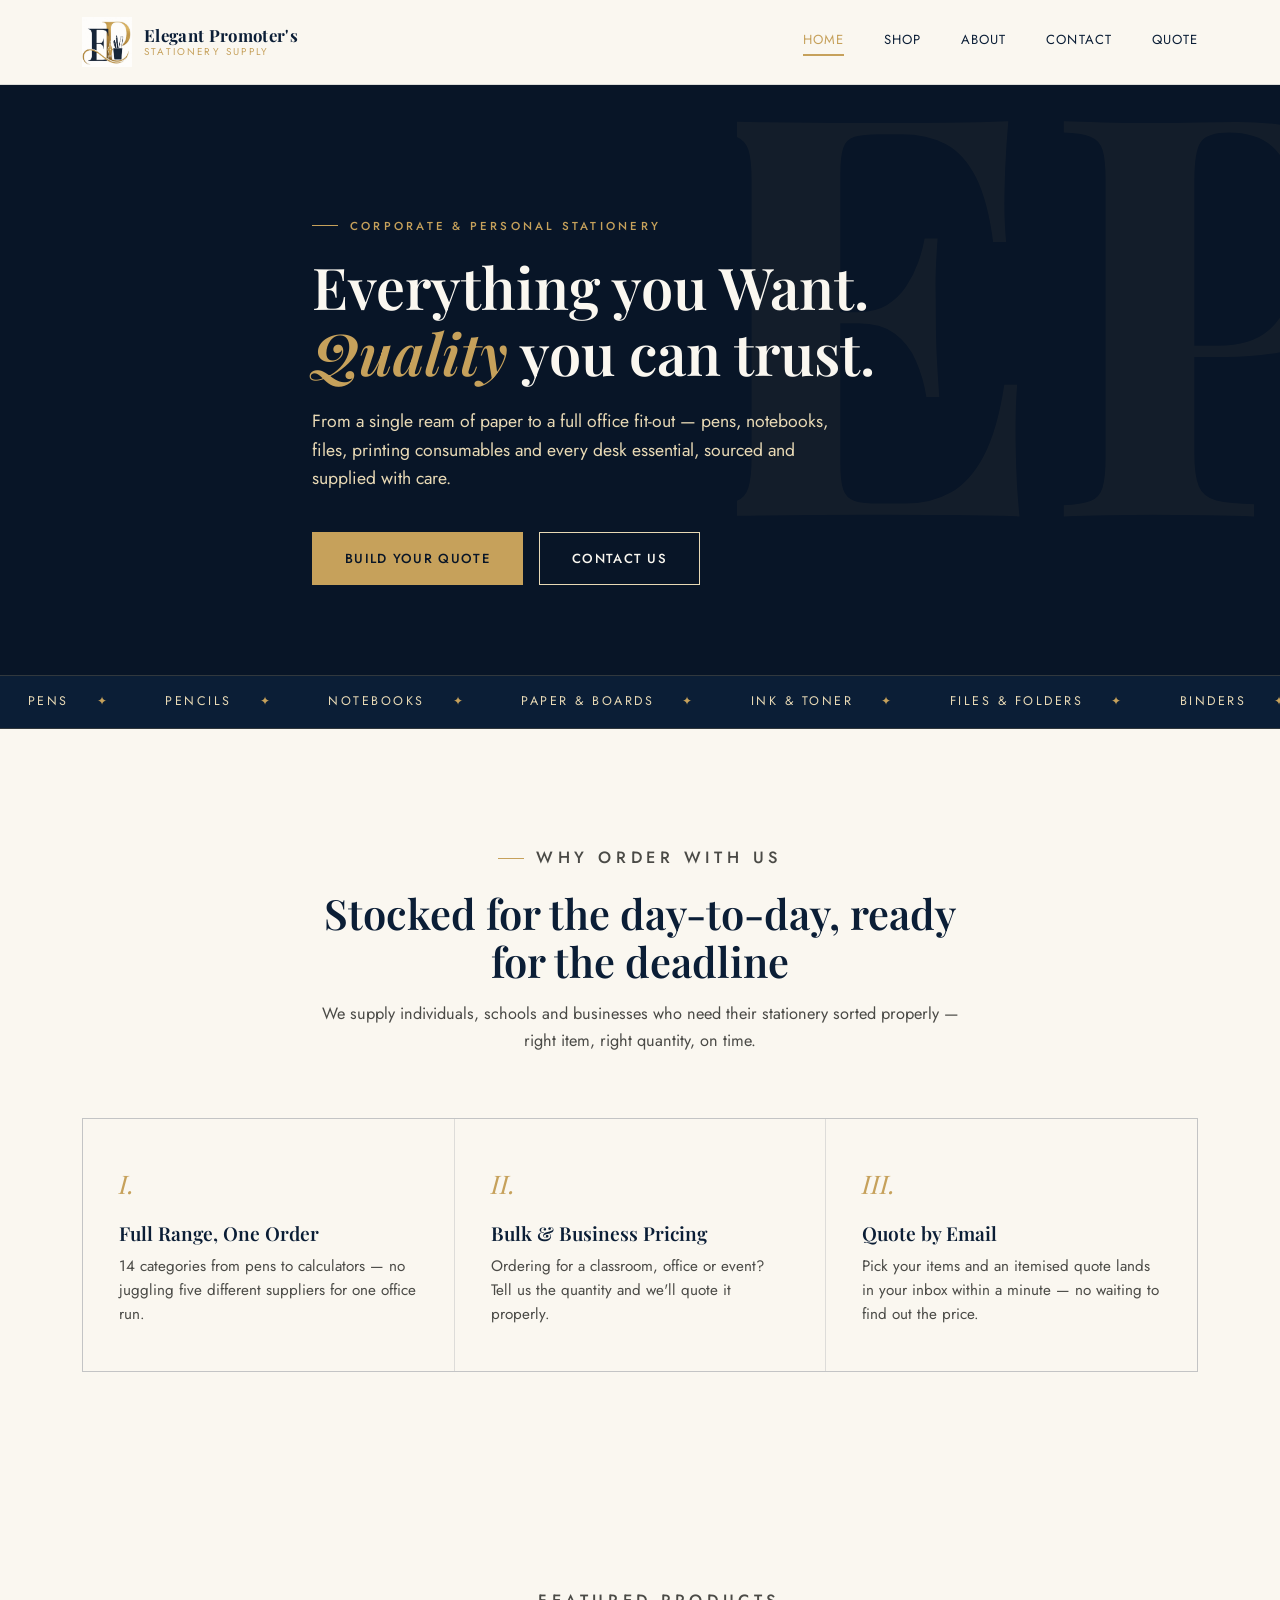
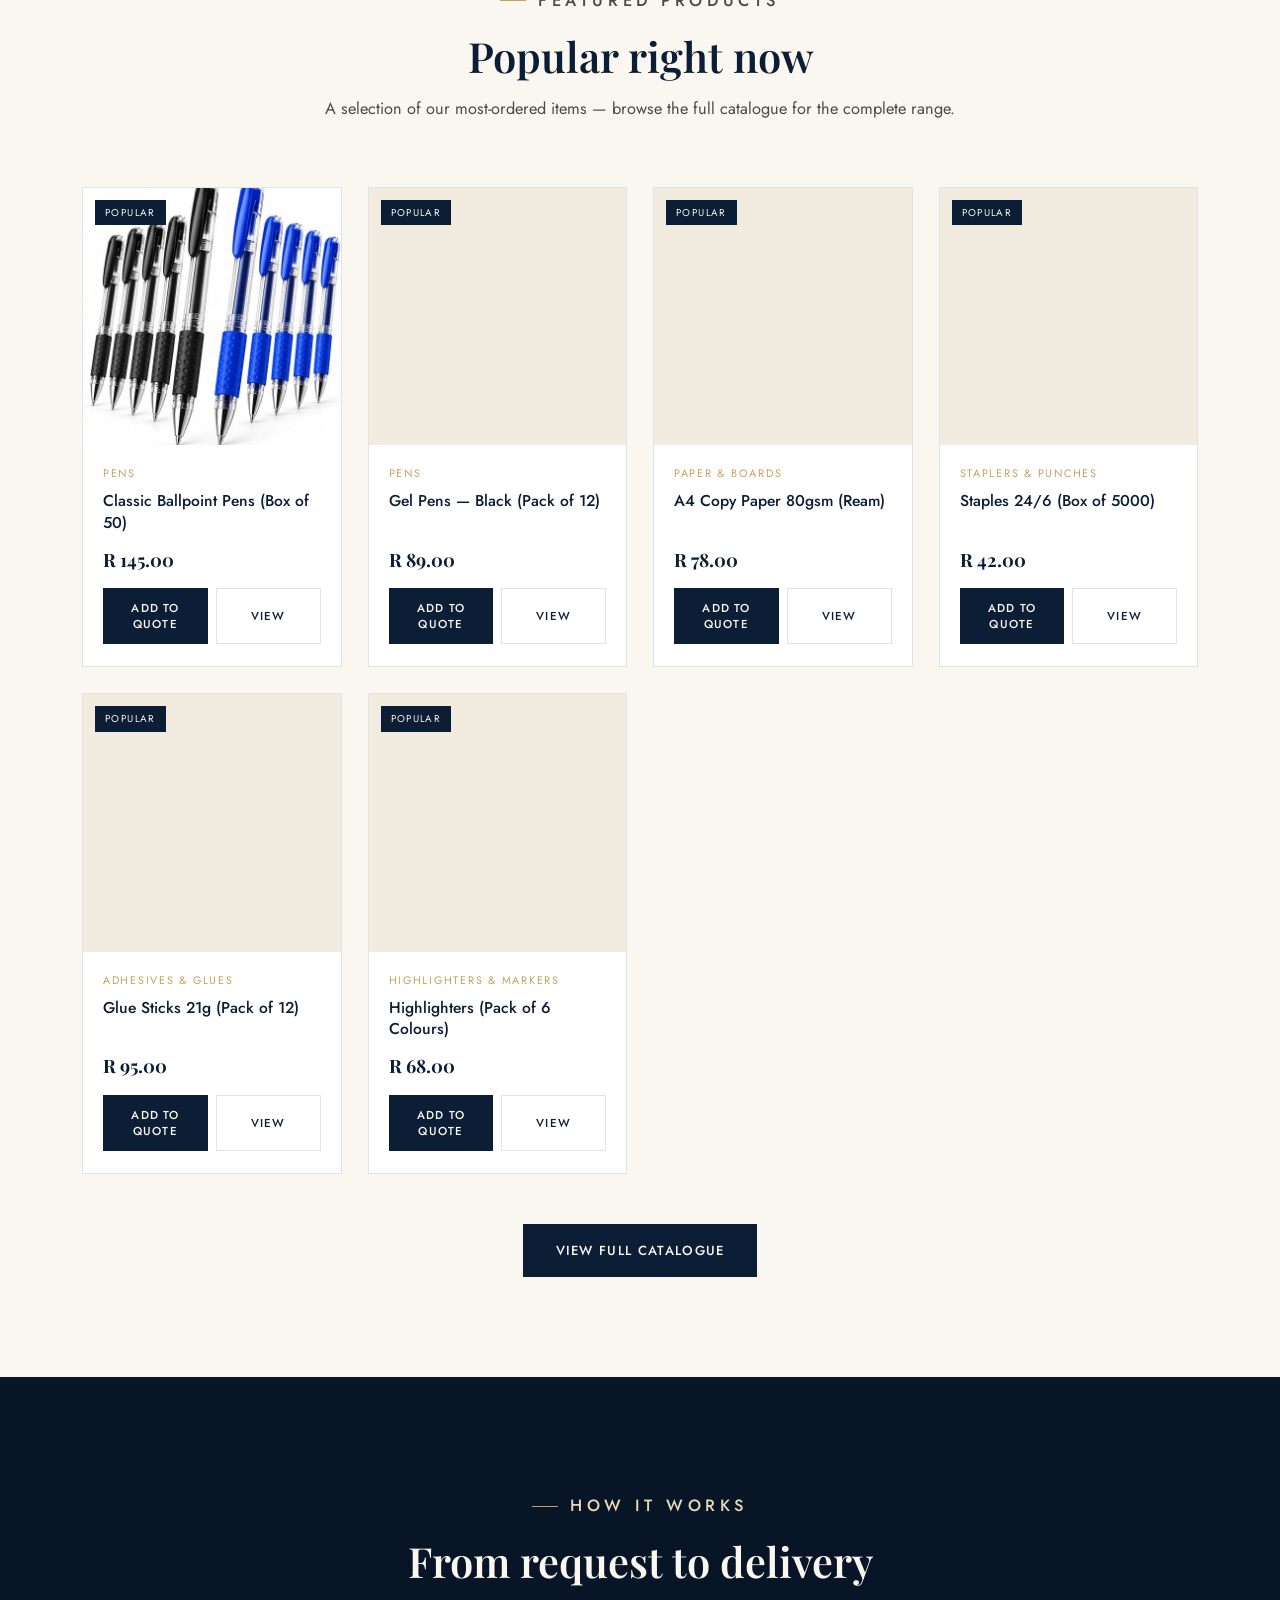
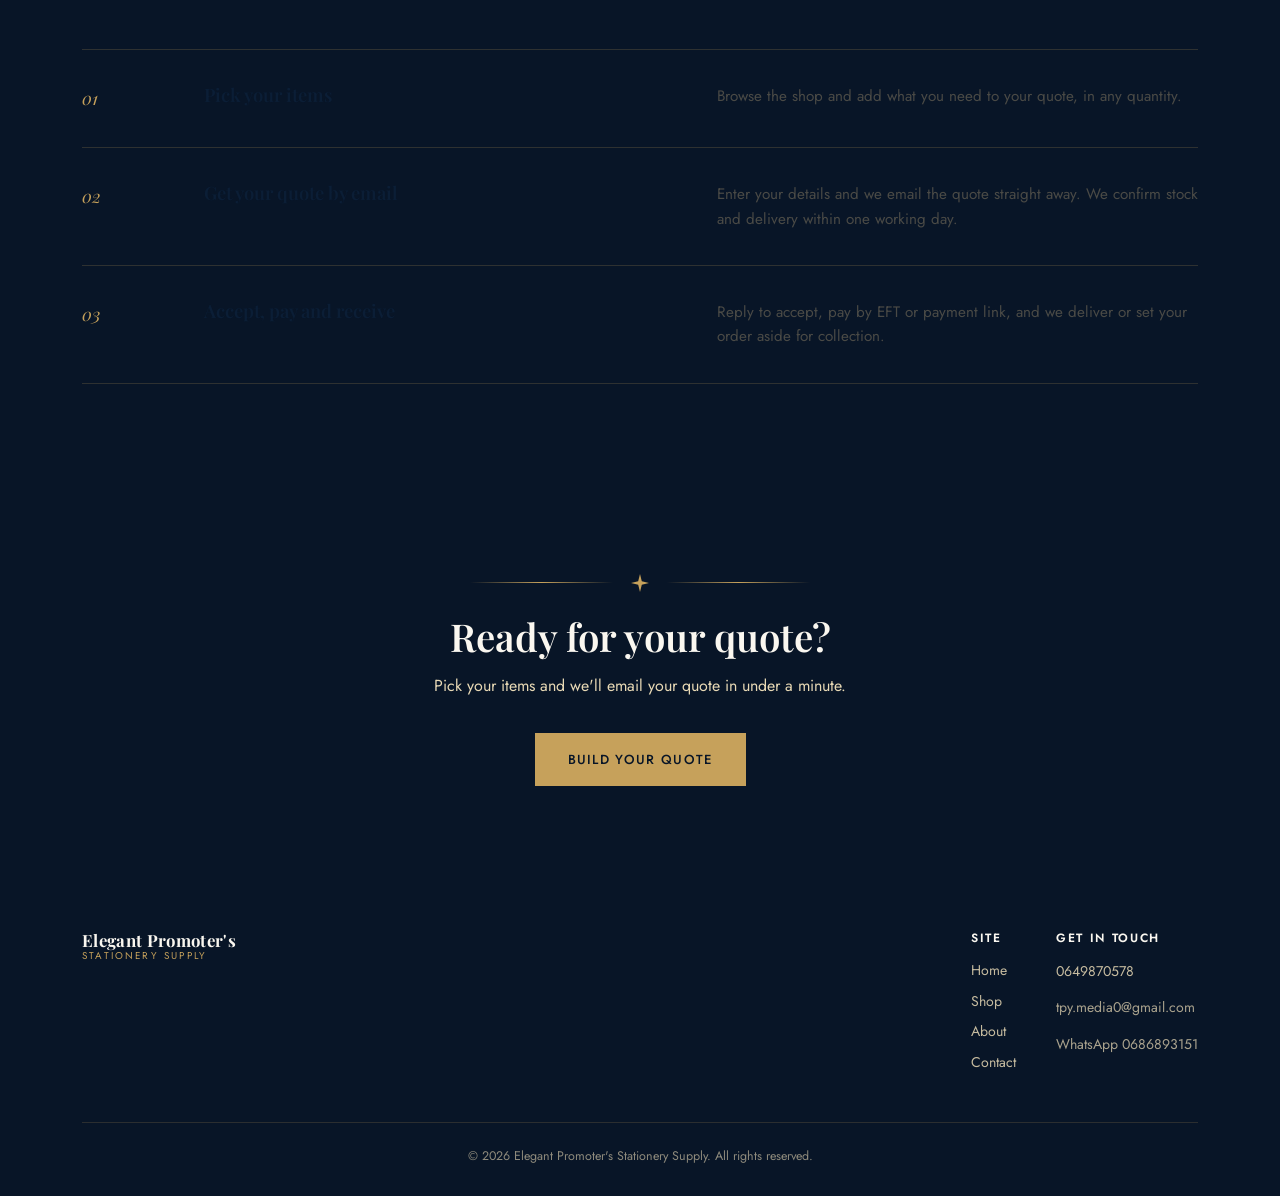
==== commit 82d96ee2: "Update heading text from 'Everything you need' to 'Everything you Want'" ====
--- a/index.html
+++ b/index.html
@@ -42,7 +42,7 @@
   </svg>
   <div class="wrap">
     <p class="eyebrow">Corporate &amp; Personal Stationery</p>
-    <h1>Everything you need.<br><em>Quality</em> you can trust.</h1>
+    <h1>Everything you Want.<br><em>Quality</em> you can trust.</h1>
     <p class="lead">From a single ream of paper to a full office fit-out — pens, notebooks, files, printing consumables and every desk essential, sourced and supplied with care.</p>
     <div class="hero-actions">
       <a href="products.html" class="btn btn-gold">Build your quote</a>
@@ -213,4 +213,4 @@
 
 <script>document.getElementById('year').textContent = new Date().getFullYear();</script>
 </body>
-</html>+</html>
